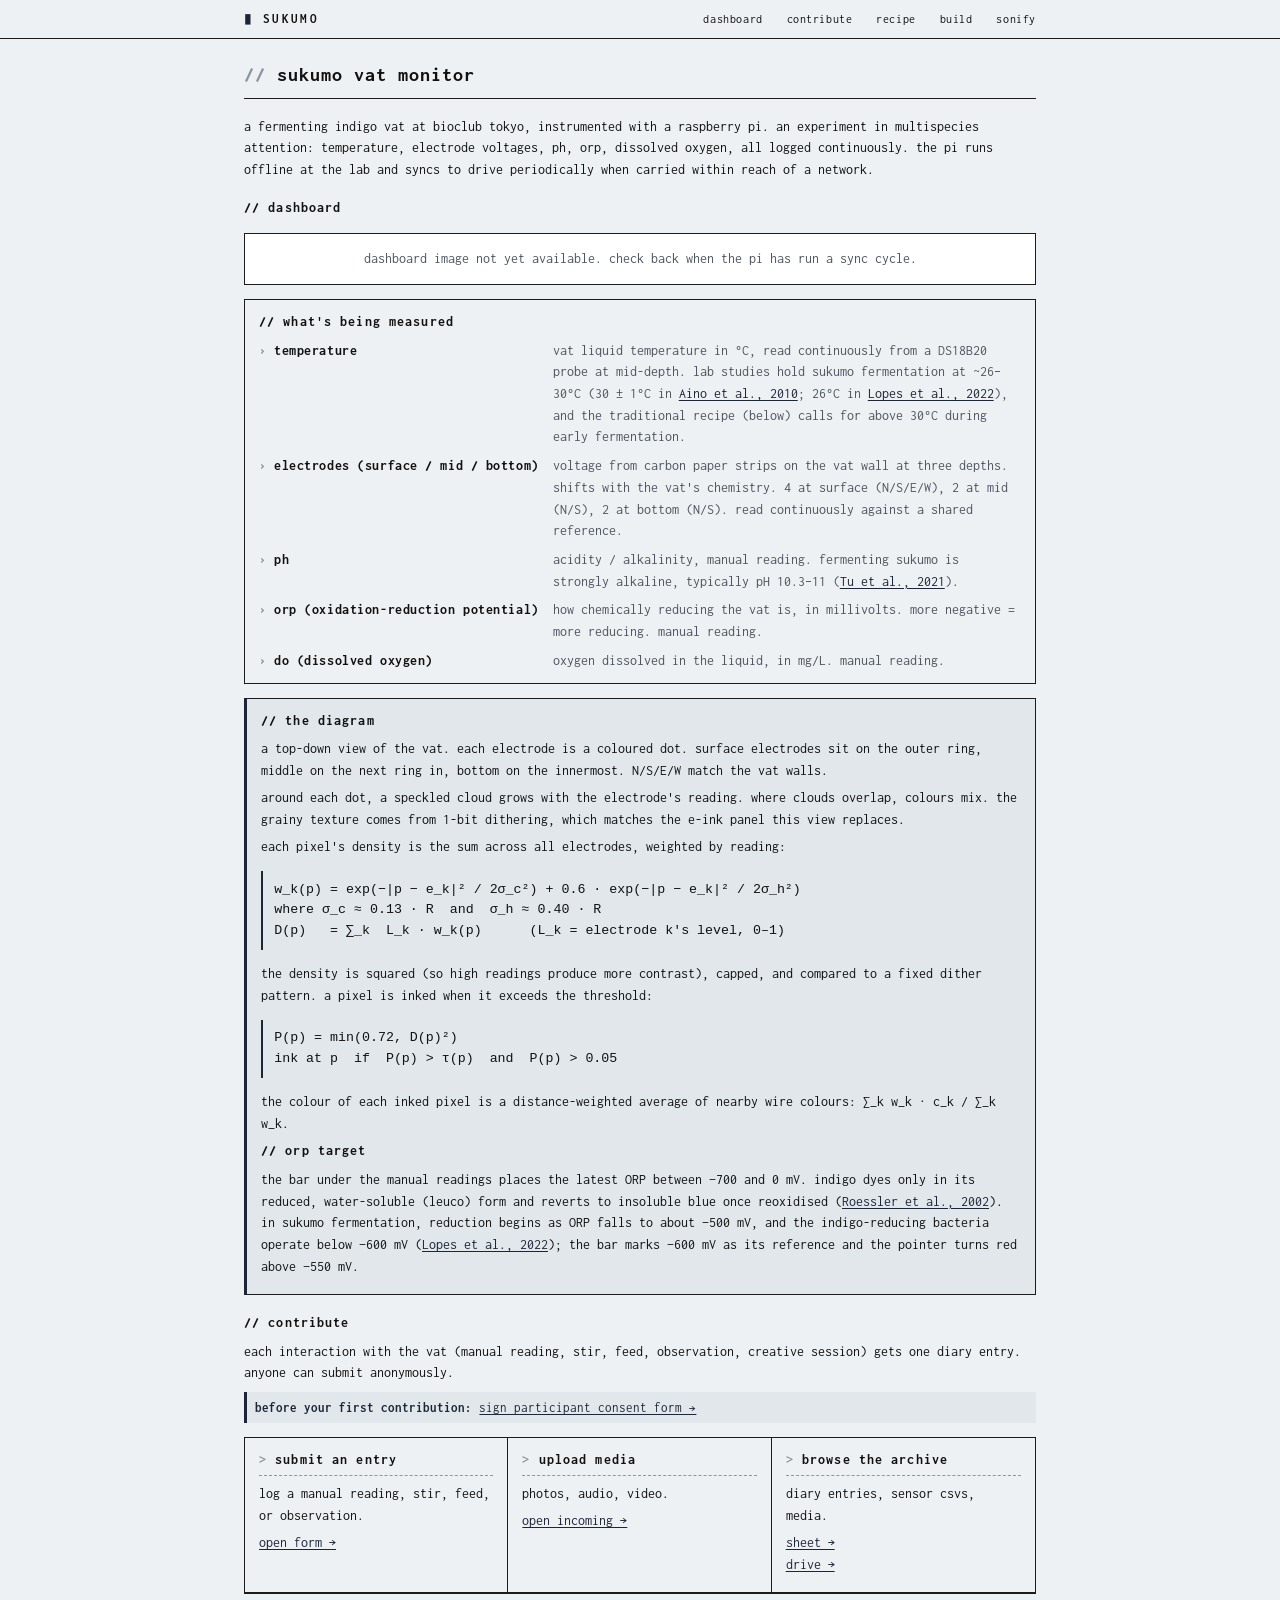
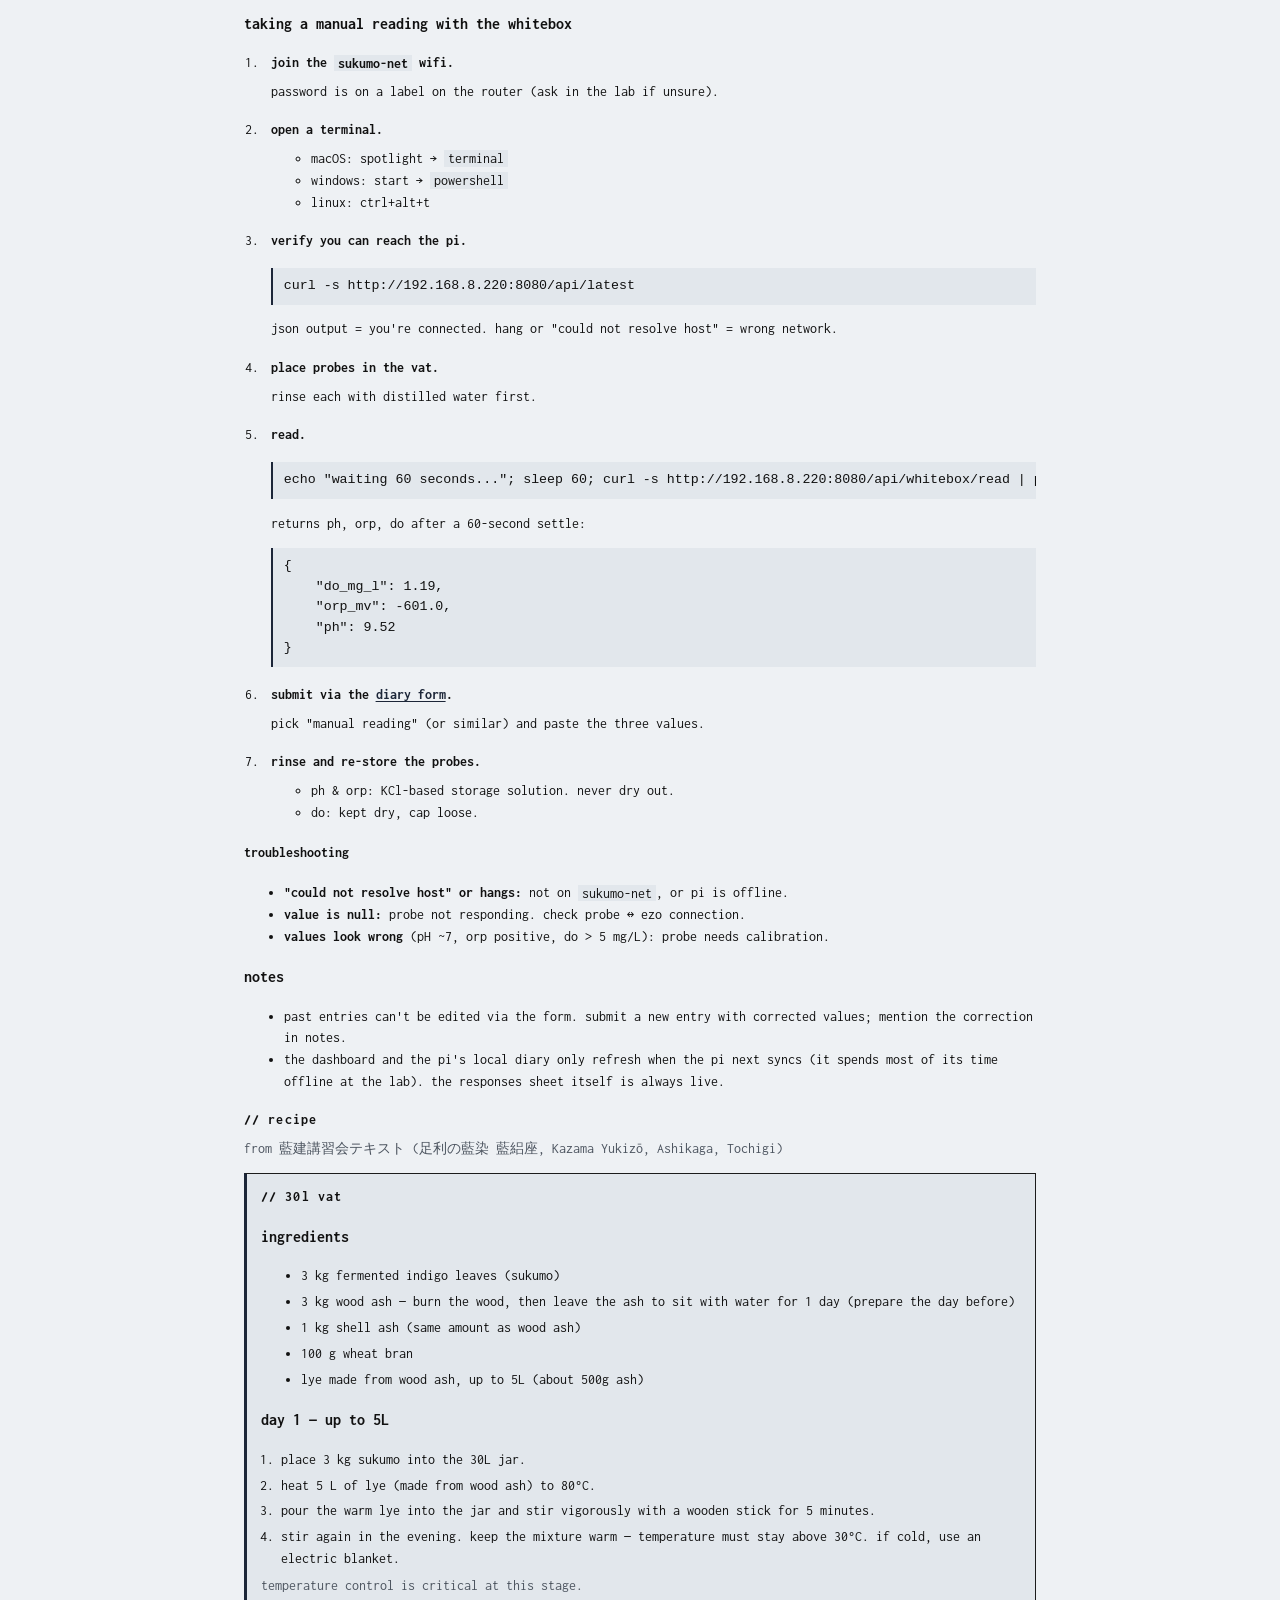
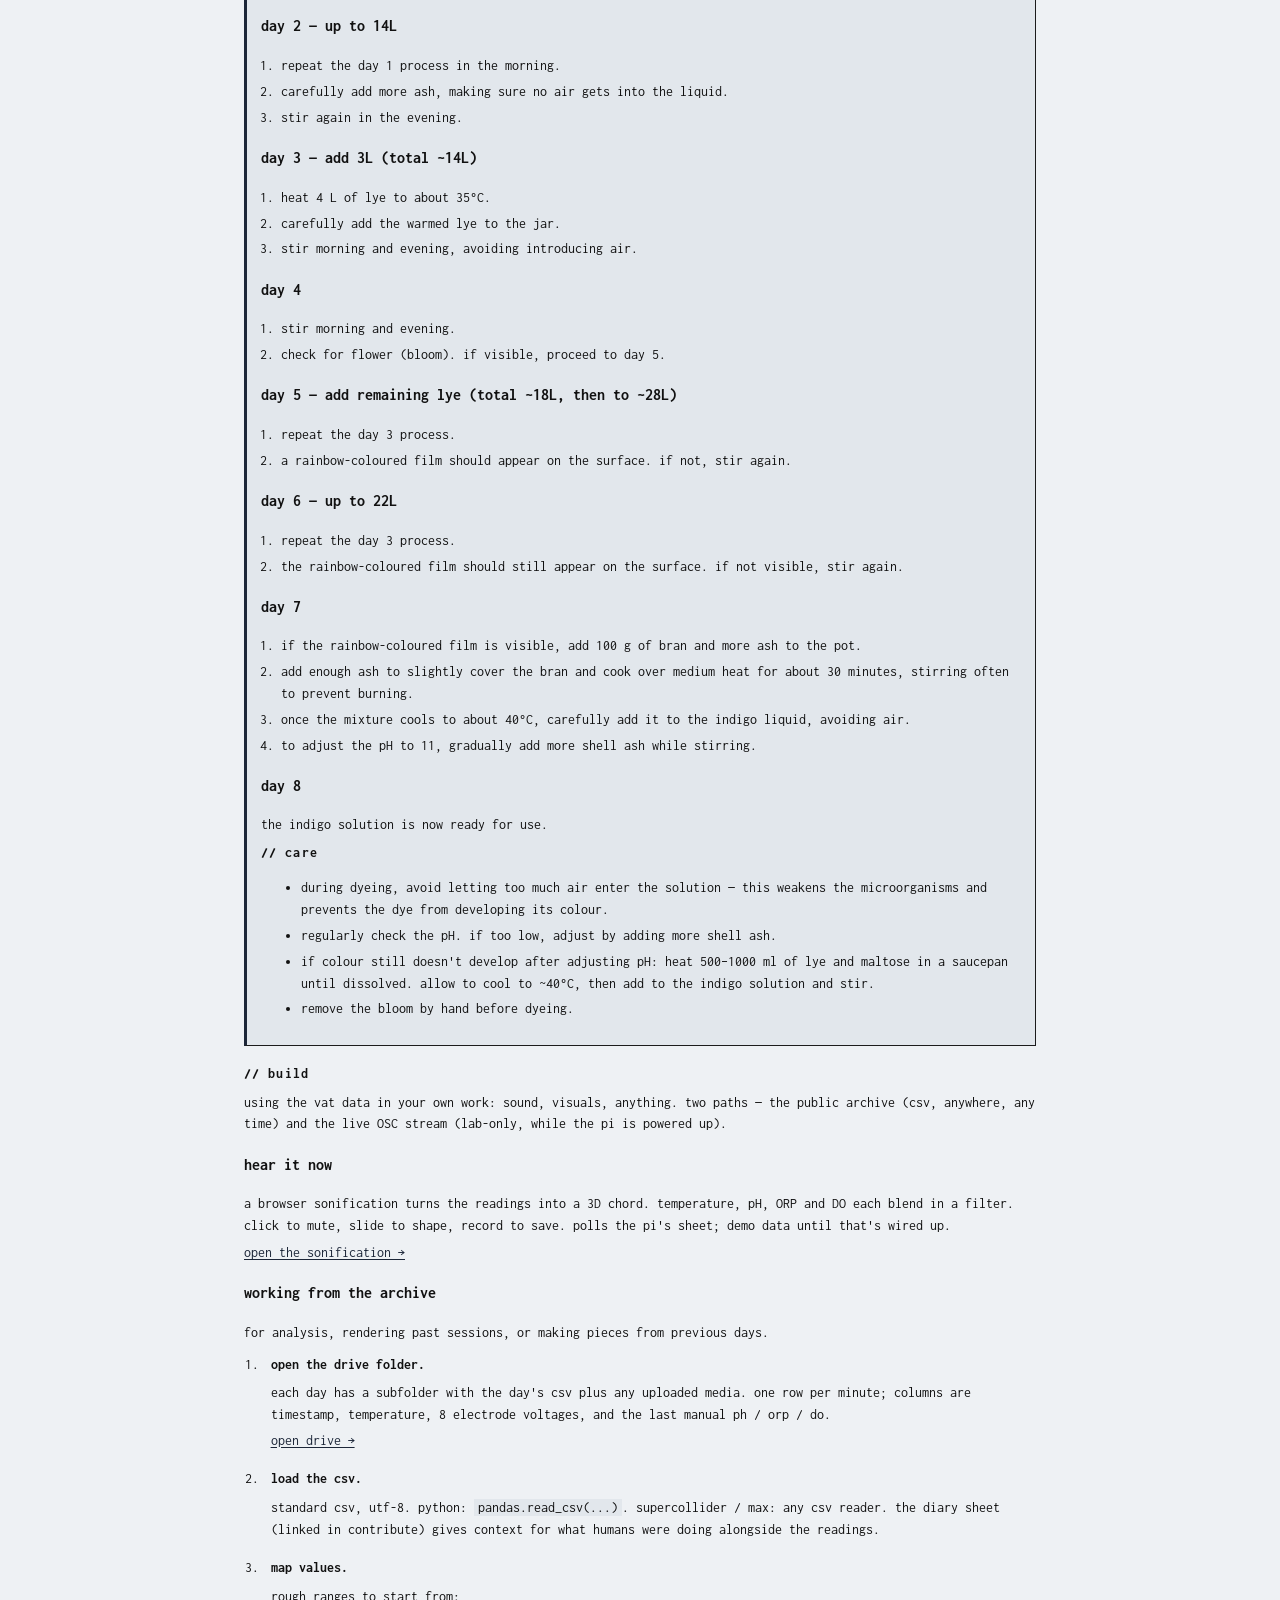
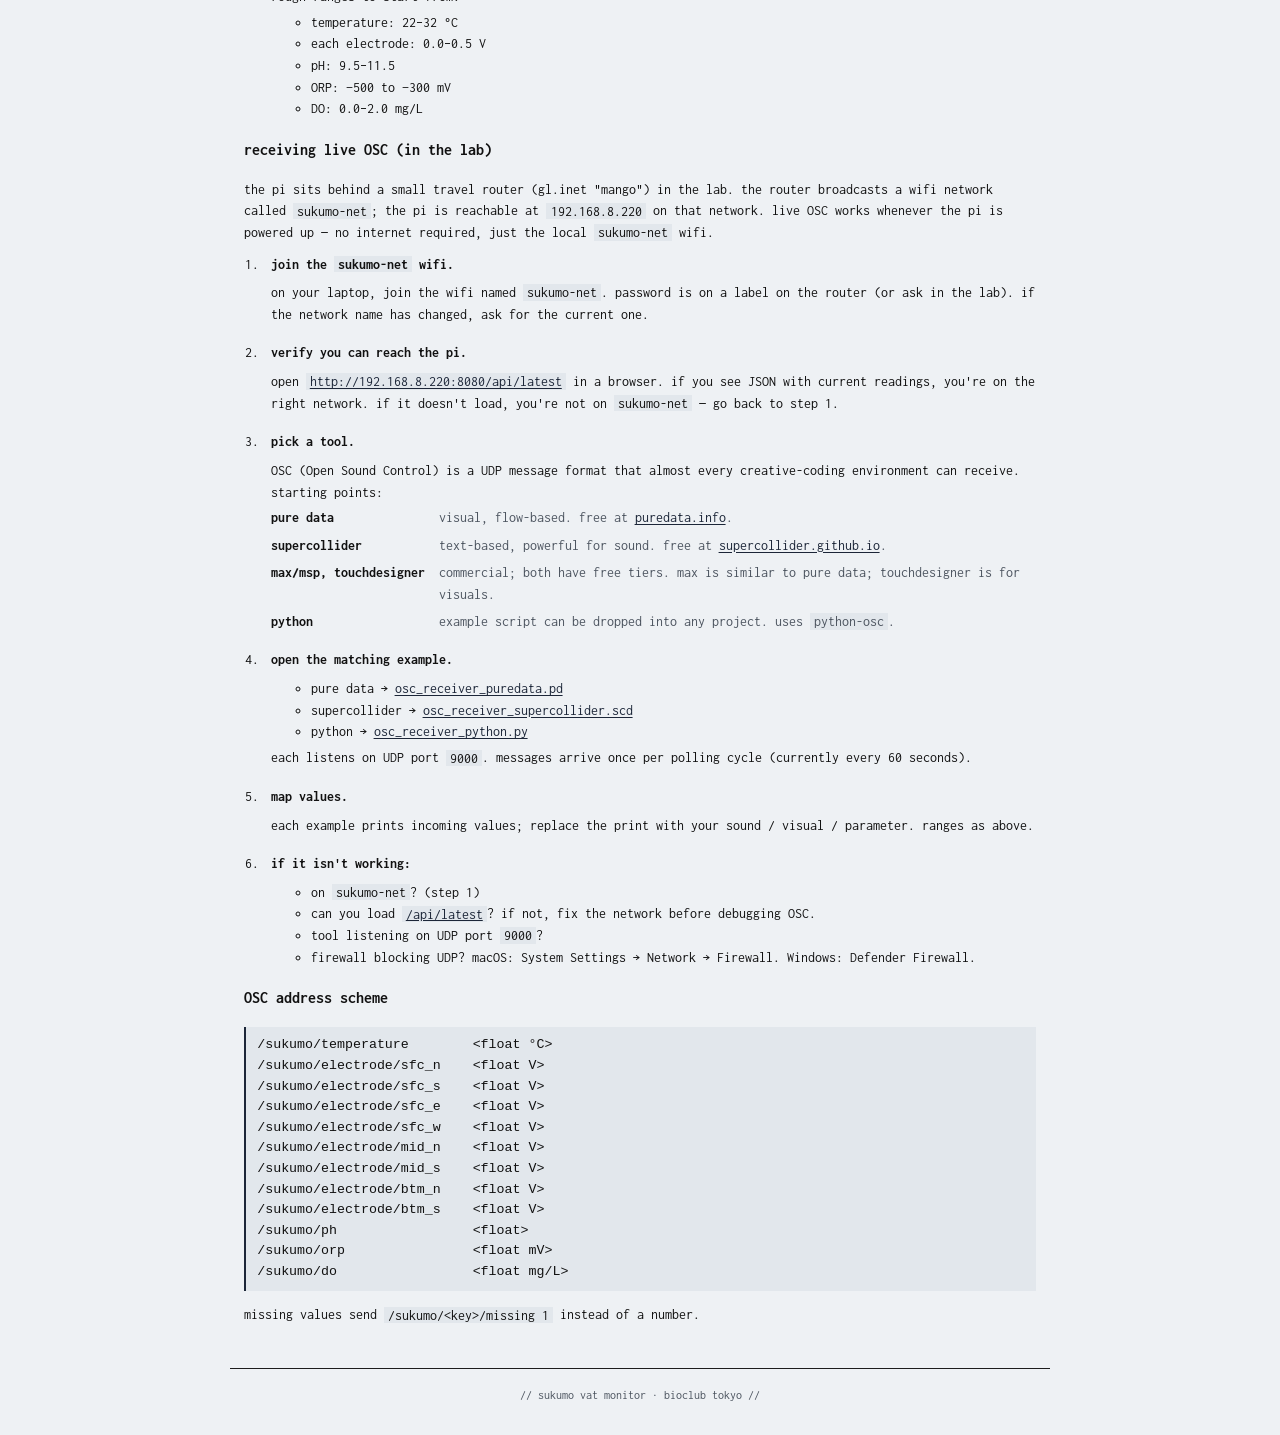
==== index.html @ fdadfa1e "Simplify diagram description: plain literal language, no em dashes, no metaphors Replaces 'swells', " ====
<!DOCTYPE html>
<html lang="en">
<head>
  <meta charset="UTF-8">
  <meta name="viewport" content="width=device-width, initial-scale=1.0">
  <title>Sukumo Vat Monitor</title>
  <link rel="preconnect" href="https://fonts.googleapis.com">
  <link rel="preconnect" href="https://fonts.gstatic.com" crossorigin>
  <link href="https://fonts.googleapis.com/css2?family=Inconsolata:wght@400;700&display=swap" rel="stylesheet">
  <link rel="stylesheet" href="style.css">
  <script src="vatcloud.js?v=2"></script>
  <style>
    /* live dashboard: animated vat diagram + readouts (replaces the e-ink PNG) */
    .dash-panel { display: flex; flex-wrap: wrap; gap: 1rem 1.8rem; align-items: flex-start; margin: 1rem 0; }
    .dash-graphic { flex: 0 1 340px; max-width: 100%; min-width: 240px; }
    #dash-canvas { width: 100%; max-width: 400px; aspect-ratio: 1 / 1; display: block; }
    .dash-readouts { flex: 1 1 280px; min-width: 250px; }
    .dash-day { font-size: 1.15rem; font-weight: 700; letter-spacing: 0.06em; text-transform: uppercase; color: var(--ink); }
    .dash-temp { font-size: 1.55rem; font-weight: 400; margin: 0.2rem 0 0.7rem; }
    .dash-vals { display: grid; grid-template-columns: max-content 1fr; column-gap: 1rem; row-gap: 0.32rem; margin: 0; font-size: 1rem; }
    .dash-vals dt { color: var(--ink-soft); }
    .dash-vals dd { margin: 0; font-variant-numeric: tabular-nums; }
    .orp-bar { position: relative; height: 6px; background: var(--paper-tint); border: 1px solid var(--rule); margin: 0.8rem 0 0.3rem; }
    .orp-bar .tick { position: absolute; top: -2px; bottom: -2px; width: 1px; background: var(--ink); }
    .orp-bar .ptr { position: absolute; top: -4px; width: 0; height: 0; border-left: 4px solid transparent; border-right: 4px solid transparent; border-bottom: 6px solid var(--indigo); margin-left: -4px; }
    .dash-updated { font-size: 0.78rem; margin-top: 0.5rem; }
    .dash-days { margin: 0.6rem 0 0; font-size: 0.85rem; }
    .dash-days a { margin-right: 0.55rem; white-space: nowrap; }
    .dash-days a.active { font-weight: 700; color: var(--ink); }
  </style>
</head>
<body>
  <header>
    <div class="header-inner">
      <a href="#top" class="brand">SUKUMO</a>
      <nav>
        <a href="#dashboard">dashboard</a>
        <a href="#contribute">contribute</a>
        <a href="#recipe">recipe</a>
        <a href="#build">build</a>
        <a href="sonify.html">sonify</a>
      </nav>
    </div>
  </header>

  <main id="top">

    <h1>sukumo vat monitor</h1>
    <p>a fermenting indigo vat at bioclub tokyo, instrumented with a raspberry pi. an experiment in multispecies attention: temperature, electrode voltages, ph, orp, dissolved oxygen, all logged continuously. the pi runs offline at the lab and syncs to drive periodically when carried within reach of a network.</p>

    <!-- ============================================================ -->
    <!-- DASHBOARD                                                     -->
    <!-- ============================================================ -->
    <h2 id="dashboard">// dashboard</h2>

    <!-- PNG fallback: the pi-rendered e-ink dashboard (real data), shown until
         the live readings Sheet is configured -->
    <div class="dashboard-image" id="dashboard-png">
      <img id="dashboard-img" alt="Live sukumo dashboard"
           onerror="this.style.display='none';document.getElementById('dashboard-fallback').style.display='block'">
      <p id="dashboard-fallback" class="muted" style="display:none">dashboard image not yet available. check back when the pi has run a sync cycle.</p>
    </div>

    <!-- live dashboard: animated vat diagram + readouts. hidden until the
         published readings Sheet returns data, then it replaces the PNG -->
    <div id="dash-live" style="display:none">
      <div class="dash-panel">
        <div class="dash-graphic"><canvas id="dash-canvas"></canvas></div>
        <div class="dash-readouts">
          <div class="dash-day">sukumo &middot; day <span id="d-day">&ndash;</span></div>
          <div class="dash-temp"><span id="d-temp">&ndash;</span></div>
          <dl class="dash-vals">
            <dt>surface</dt><dd>N <span id="d-sfc_n">&ndash;</span> &middot; S <span id="d-sfc_s">&ndash;</span> &middot; E <span id="d-sfc_e">&ndash;</span> &middot; W <span id="d-sfc_w">&ndash;</span></dd>
            <dt>mid</dt><dd>N <span id="d-mid_n">&ndash;</span> &middot; S <span id="d-mid_s">&ndash;</span></dd>
            <dt>bottom</dt><dd>N <span id="d-btm_n">&ndash;</span> &middot; S <span id="d-btm_s">&ndash;</span></dd>
            <dt>pH</dt><dd id="d-ph">&ndash;</dd>
            <dt>ORP</dt><dd id="d-orp">&ndash;</dd>
            <dt>DO</dt><dd id="d-do">&ndash;</dd>
          </dl>
          <div class="orp-bar"><div class="tick" id="orp-tick"></div><div class="ptr" id="orp-ptr"></div></div>
          <div class="dash-updated muted" id="d-updated"></div>
        </div>
      </div>
      <div id="dash-days" class="dash-days" style="display:none"></div>
    </div>

    <script>
      (function () {
        var SHEET_ID = "1COH-LVbzBpXIfV0IzQnfDb3Gz5LVbFnxlY0D2xVP_L8";
        var START_DATE = "2026-05-12";   // vat day 1

        // PNG cache-buster (the pi-rendered fallback)
        var img = document.getElementById('dashboard-img');
        img.src = 'https://lh3.googleusercontent.com/d/1QDxVUK7KxUpJXeWliJ8_wnElZSEiSVxk=w1000?t=' + Date.now();

        var png = document.getElementById('dashboard-png');
        var live = document.getElementById('dash-live');
        var diagram = null, pollTimer = null, replayTimer = null;
        var archive = null, archiveIdx = null, currentDayI = -1;   // -1 = live mode
        var lastTimestamp = null, freshnessTimer = null;           // "X min ago" ticker

        function vatDay(dateStr) {
          var ms = new Date((dateStr || '') + 'T00:00:00').getTime() - new Date(START_DATE + 'T00:00:00').getTime();
          return isNaN(ms) ? '&ndash;' : Math.max(1, Math.round(ms / 86400000) + 1);
        }
        function todayVatDay() {
          return Math.max(1, Math.floor((Date.now() - new Date(START_DATE + 'T00:00:00').getTime()) / 86400000) + 1);
        }
        function fmt(v, d, u) { return (v == null || isNaN(v)) ? '&ndash;' : Number(v).toFixed(d) + (u || ''); }
        function set(id, html) { var e = document.getElementById(id); if (e) e.innerHTML = html; }
        // "X min ago" from a "YYYY-MM-DD HH:MM" timestamp. parsed as local time
        // (matches the Pi's clock, which logs in vat-local time).
        function timeAgo(tsStr) {
          if (!tsStr) return '';
          var t = new Date(tsStr.replace(' ', 'T'));
          if (isNaN(t.getTime())) return '';
          var s = Math.floor((Date.now() - t.getTime()) / 1000);
          if (s < 30) return 'just now';
          if (s < 60) return s + ' s ago';
          if (s < 3600) return Math.floor(s / 60) + ' min ago';
          if (s < 86400) return Math.floor(s / 3600) + ' h ago';
          return Math.floor(s / 86400) + ' d ago';
        }
        // refresh the "updated … · X min ago" line. only meaningful in live mode;
        // replay mode owns d-updated for its own status (day · HH:MM).
        function refreshUpdatedLine() {
          if (currentDayI !== -1 || !lastTimestamp) return;
          set('d-updated', 'updated ' + lastTimestamp + ' &middot; ' + timeAgo(lastTimestamp));
        }

        function orpBar(orp) {
          var lo = -700, hi = 0;
          document.getElementById('orp-tick').style.left = (((-600) - lo) / (hi - lo) * 100) + '%';
          var ptr = document.getElementById('orp-ptr');
          var f = Math.max(0, Math.min(1, ((orp == null ? lo : orp) - lo) / (hi - lo)));
          ptr.style.left = (f * 100) + '%';
          ptr.style.borderBottomColor = (orp != null && orp > -550) ? '#c01e1e' : '#1c2638';
        }

        function showLive(reading) {
          png.style.display = 'none';
          live.style.display = 'block';
          if (!diagram) diagram = VatCloud.create(document.getElementById('dash-canvas'), { radiusFraction: 0.40, showListener: false });
          diagram.setReadings(reading.electrodes);
          set('d-temp', fmt(reading.temp, 1, ' &deg;C'));
          VatCloud.VOICES.forEach(function (v) { set('d-' + v.key, fmt(reading.electrodes[v.key], 3, 'V')); });
          set('d-ph', fmt(reading.ph, 2, ''));
          set('d-orp', fmt(reading.orp, 0, ' mV'));
          set('d-do', fmt(reading.do, 2, ' mg/L'));
          orpBar(reading.orp);
        }

        // live: latest reading from the published Sheet
        function liveStep() {
          VatCloud.fetchReadings(SHEET_ID).then(function (reading) {
            if (!reading) return;  // keep PNG / replay / whatever was showing
            showLive(reading);
            set('d-day', todayVatDay());
            lastTimestamp = reading.timestamp_str || null;
            refreshUpdatedLine();
            if (!freshnessTimer) freshnessTimer = setInterval(refreshUpdatedLine, 60000);
          });
        }
        function goLive() {
          if (replayTimer) { clearInterval(replayTimer); replayTimer = null; }
          currentDayI = -1;
          renderDayBar();
          liveStep();
          if (!pollTimer) pollTimer = setInterval(liveStep, 180000);
        }

        // replay: step through one day from the bundled archive, looping
        function rowToReading(row) {
          var elec = {};
          VatCloud.VOICES.forEach(function (v) { elec[v.key] = row[archiveIdx[v.key]]; });
          return { electrodes: elec, temp: row[archiveIdx.temperature_c], ph: row[archiveIdx.ph],
                   orp: row[archiveIdx.orp_mv], do: row[archiveIdx.do_mg_l] };
        }
        function replayDay(idx) {
          if (!archive || !archive.days[idx]) return;
          if (pollTimer) { clearInterval(pollTimer); pollTimer = null; }
          if (replayTimer) clearInterval(replayTimer);
          currentDayI = idx;
          renderDayBar();
          var day = archive.days[idx], rowI = 0;
          function step() {
            var row = day.rows[rowI];
            showLive(rowToReading(row));
            set('d-day', vatDay(day.date));
            set('d-updated', 'replaying day ' + vatDay(day.date) + ' &middot; ' + row[archiveIdx.t]);
            rowI = (rowI + 1) % day.rows.length;
          }
          step();
          replayTimer = setInterval(step, 550);
        }

        // the day-bar — "archive: live 1 2 …". always visible once the archive
        // is loaded; clicking switches modes.
        function renderDayBar() {
          var el = document.getElementById('dash-days');
          if (!el || !archive) return;
          el.style.display = 'block';
          var liveCls = currentDayI === -1 ? ' active' : '';
          var parts = ['<a href="#" data-i="live" class="day-link' + liveCls + '">live</a>',
                       '<span class="muted">archive:</span>'];
          archive.days.forEach(function (d, i) {
            var cls = (i === currentDayI ? ' active' : '');
            parts.push('<a href="#" data-i="' + i + '" class="day-link' + cls + '">' + vatDay(d.date) + '</a>');
          });
          el.innerHTML = parts.join(' ');
          Array.prototype.forEach.call(el.querySelectorAll('.day-link'), function (a) {
            a.addEventListener('click', function (e) {
              e.preventDefault();
              var v = a.getAttribute('data-i');
              if (v === 'live') goLive(); else replayDay(+v);
            });
          });
        }

        // boot: load archive (for the day picker), then pick the initial mode
        var configured = SHEET_ID.indexOf('REPLACE_WITH') !== 0;
        var demoOverride = /[?&]demo\b/.test(location.search);
        fetch('sample-readings.json', { cache: 'no-store' })
          .then(function (r) { return r.ok ? r.json() : null; })
          .then(function (data) {
            if (data && data.days && data.days.length) {
              archive = data;
              archiveIdx = {};
              data.cols.forEach(function (c, i) { archiveIdx[c] = i; });
            }
            // ?demo opens on the latest archived day; otherwise prefer live.
            if (demoOverride && archive) replayDay(archive.days.length - 1);
            else if (configured) goLive();
            else if (archive) replayDay(archive.days.length - 1);
            // else: stay on the PNG
          });
      })();
    </script>

    <section class="readings-key">
      <h2>// what's being measured</h2>
      <dl>
        <dt>temperature</dt>
        <dd>vat liquid temperature in &deg;C, read continuously from a DS18B20 probe at mid-depth. lab studies hold sukumo fermentation at ~26&ndash;30&deg;C (30 &plusmn; 1&deg;C in <a href="https://doi.org/10.1111/j.1574-6941.2010.00946.x" target="_blank">Aino et al., 2010</a>; 26&deg;C in <a href="https://pmc.ncbi.nlm.nih.gov/articles/PMC9395713/" target="_blank">Lopes et al., 2022</a>), and the traditional recipe (below) calls for above 30&deg;C during early fermentation.</dd>

        <dt>electrodes (surface / mid / bottom)</dt>
        <dd>voltage from carbon paper strips on the vat wall at three depths. shifts with the vat's chemistry. 4 at surface (N/S/E/W), 2 at mid (N/S), 2 at bottom (N/S). read continuously against a shared reference.</dd>

        <dt>pH</dt>
        <dd>acidity / alkalinity, manual reading. fermenting sukumo is strongly alkaline, typically pH 10.3&ndash;11 (<a href="https://pmc.ncbi.nlm.nih.gov/articles/PMC8342947/" target="_blank">Tu et al., 2021</a>).</dd>

        <dt>ORP (oxidation-reduction potential)</dt>
        <dd>how chemically reducing the vat is, in millivolts. more negative = more reducing. manual reading.</dd>

        <dt>DO (dissolved oxygen)</dt>
        <dd>oxygen dissolved in the liquid, in mg/L. manual reading.</dd>
      </dl>
    </section>

    <section class="explainer">
      <h2>// the diagram</h2>
      <p>a top-down view of the vat. each electrode is a coloured dot. surface electrodes sit on the outer ring, middle on the next ring in, bottom on the innermost. N/S/E/W match the vat walls.</p>
      <p>around each dot, a speckled cloud grows with the electrode's reading. where clouds overlap, colours mix. the grainy texture comes from 1-bit dithering, which matches the e-ink panel this view replaces.</p>
      <p>each pixel's density is the sum across all electrodes, weighted by reading:</p>
      <pre>w_k(p) = exp(&minus;|p &minus; e_k|&sup2; / 2&sigma;_c&sup2;) + 0.6 &middot; exp(&minus;|p &minus; e_k|&sup2; / 2&sigma;_h&sup2;)
where &sigma;_c &asymp; 0.13 &middot; R  and  &sigma;_h &asymp; 0.40 &middot; R
D(p)   = &sum;_k  L_k &middot; w_k(p)      (L_k = electrode k's level, 0&ndash;1)</pre>
      <p>the density is squared (so high readings produce more contrast), capped, and compared to a fixed dither pattern. a pixel is inked when it exceeds the threshold:</p>
      <pre>P(p) = min(0.72, D(p)&sup2;)
ink at p  if  P(p) &gt; &tau;(p)  and  P(p) &gt; 0.05</pre>
      <p>the colour of each inked pixel is a distance-weighted average of nearby wire colours: &sum;_k w_k &middot; c_k / &sum;_k w_k.</p>

      <h2>// orp target</h2>
      <p>the bar under the manual readings places the latest ORP between &minus;700 and 0 mV. indigo dyes only in its reduced, water-soluble (leuco) form and reverts to insoluble blue once reoxidised (<a href="https://www.sciencedirect.com/science/article/abs/pii/S0013468602000282" target="_blank">Roessler et al., 2002</a>). in sukumo fermentation, reduction begins as ORP falls to about &minus;500 mV, and the indigo-reducing bacteria operate below &minus;600 mV (<a href="https://pmc.ncbi.nlm.nih.gov/articles/PMC9395713/" target="_blank">Lopes et al., 2022</a>); the bar marks &minus;600 mV as its reference and the pointer turns red above &minus;550 mV.</p>
    </section>

    <!-- ============================================================ -->
    <!-- CONTRIBUTE (form / sheet / drive)                             -->
    <!-- ============================================================ -->
    <h2 id="contribute">// contribute</h2>
    <p>each interaction with the vat (manual reading, stir, feed, observation, creative session) gets one diary entry. anyone can submit anonymously.</p>

    <p class="prereq"><strong>before your first contribution:</strong> <a href="https://form.jotform.com/261258893162060" target="_blank">sign participant consent form &rarr;</a></p>

    <div class="grid">
      <div class="card">
        <h2>submit an entry</h2>
        <p>log a manual reading, stir, feed, or observation.</p>
        <p><a href="https://forms.gle/jbC1ryDmDAvCvVJB6" target="_blank">open form &rarr;</a></p>
      </div>
      <div class="card">
        <h2>upload media</h2>
        <p>photos, audio, video.</p>
        <p><a href="https://drive.google.com/drive/folders/1rVcjffMahZgunWBBHu5vXFo3gJUlTd_s?usp=drive_link" target="_blank">open incoming &rarr;</a></p>
      </div>
      <div class="card">
        <h2>browse the archive</h2>
        <p>diary entries, sensor csvs, media.</p>
        <p><a href="https://docs.google.com/spreadsheets/d/1RbDKCh64kaGjnXB8O4llscnZQoxkXkf_e6kJx5h7rmk/edit?usp=sharing" target="_blank">sheet &rarr;</a><br><a href="https://drive.google.com/drive/folders/1y3jm0QCAe57wcfm8fttFUXLUr00CCP5D?usp=drive_link" target="_blank">drive &rarr;</a></p>
      </div>
    </div>

    <h3>taking a manual reading with the whitebox</h3>

    <ol class="tutorial">
      <li>
        <strong>join the <code>sukumo-net</code> wifi.</strong>
        <p>password is on a label on the router (ask in the lab if unsure).</p>
      </li>

      <li>
        <strong>open a terminal.</strong>
        <ul>
          <li>macOS: spotlight → <code>terminal</code></li>
          <li>windows: start → <code>powershell</code></li>
          <li>linux: ctrl+alt+t</li>
        </ul>
      </li>

      <li>
        <strong>verify you can reach the pi.</strong>
        <pre>curl -s http://192.168.8.220:8080/api/latest</pre>
        <p>json output = you're connected. hang or "could not resolve host" = wrong network.</p>
      </li>

      <li>
        <strong>place probes in the vat.</strong>
        <p>rinse each with distilled water first.</p>
      </li>

      <li>
        <strong>read.</strong>
        <pre>echo "waiting 60 seconds..."; sleep 60; curl -s http://192.168.8.220:8080/api/whitebox/read | python3 -m json.tool</pre>
        <p>returns ph, orp, do after a 60-second settle:</p>
        <pre>{
    "do_mg_l": 1.19,
    "orp_mv": -601.0,
    "ph": 9.52
}</pre>
      </li>

      <li>
        <strong>submit via the <a href="https://forms.gle/jbC1ryDmDAvCvVJB6" target="_blank">diary form</a>.</strong>
        <p>pick "manual reading" (or similar) and paste the three values.</p>
      </li>

      <li>
        <strong>rinse and re-store the probes.</strong>
        <ul>
          <li>ph &amp; orp: KCl-based storage solution. never dry out.</li>
          <li>do: kept dry, cap loose.</li>
        </ul>
      </li>
    </ol>

    <h4>troubleshooting</h4>
    <ul>
      <li><strong>"could not resolve host" or hangs:</strong> not on <code>sukumo-net</code>, or pi is offline.</li>
      <li><strong>value is null:</strong> probe not responding. check probe ↔ ezo connection.</li>
      <li><strong>values look wrong</strong> (pH ~7, orp positive, do &gt; 5 mg/L): probe needs calibration.</li>
    </ul>

    <h3>notes</h3>
    <ul>
      <li>past entries can't be edited via the form. submit a new entry with corrected values; mention the correction in notes.</li>
      <li>the dashboard and the pi's local diary only refresh when the pi next syncs (it spends most of its time offline at the lab). the responses sheet itself is always live.</li>
    </ul>

    <!-- ============================================================ -->
    <!-- RECIPE                                                        -->
    <!-- ============================================================ -->
    <h2 id="recipe">// recipe</h2>
    <p class="muted">from 藍建講習会テキスト (足利の藍染 藍絽座, Kazama Yukizō, Ashikaga, Tochigi)</p>

    <section class="explainer">
      <h2>// 30L vat</h2>

      <h3>ingredients</h3>
      <ul>
        <li>3 kg fermented indigo leaves (sukumo)</li>
        <li>3 kg wood ash &mdash; burn the wood, then leave the ash to sit with water for 1 day (prepare the day before)</li>
        <li>1 kg shell ash (same amount as wood ash)</li>
        <li>100 g wheat bran</li>
        <li>lye made from wood ash, up to 5L (about 500g ash)</li>
      </ul>

      <h3>day 1 &mdash; up to 5L</h3>
      <ol>
        <li>place 3 kg sukumo into the 30L jar.</li>
        <li>heat 5 L of lye (made from wood ash) to 80&deg;C.</li>
        <li>pour the warm lye into the jar and stir vigorously with a wooden stick for 5 minutes.</li>
        <li>stir again in the evening. keep the mixture warm &mdash; temperature must stay above 30&deg;C. if cold, use an electric blanket.</li>
      </ol>
      <p class="muted">temperature control is critical at this stage.</p>

      <h3>day 2 &mdash; up to 14L</h3>
      <ol>
        <li>repeat the day 1 process in the morning.</li>
        <li>carefully add more ash, making sure no air gets into the liquid.</li>
        <li>stir again in the evening.</li>
      </ol>

      <h3>day 3 &mdash; add 3L (total ~14L)</h3>
      <ol>
        <li>heat 4 L of lye to about 35&deg;C.</li>
        <li>carefully add the warmed lye to the jar.</li>
        <li>stir morning and evening, avoiding introducing air.</li>
      </ol>

      <h3>day 4</h3>
      <ol>
        <li>stir morning and evening.</li>
        <li>check for flower (bloom). if visible, proceed to day 5.</li>
      </ol>

      <h3>day 5 &mdash; add remaining lye (total ~18L, then to ~28L)</h3>
      <ol>
        <li>repeat the day 3 process.</li>
        <li>a rainbow-coloured film should appear on the surface. if not, stir again.</li>
      </ol>

      <h3>day 6 &mdash; up to 22L</h3>
      <ol>
        <li>repeat the day 3 process.</li>
        <li>the rainbow-coloured film should still appear on the surface. if not visible, stir again.</li>
      </ol>

      <h3>day 7</h3>
      <ol>
        <li>if the rainbow-coloured film is visible, add 100 g of bran and more ash to the pot.</li>
        <li>add enough ash to slightly cover the bran and cook over medium heat for about 30 minutes, stirring often to prevent burning.</li>
        <li>once the mixture cools to about 40&deg;C, carefully add it to the indigo liquid, avoiding air.</li>
        <li>to adjust the pH to 11, gradually add more shell ash while stirring.</li>
      </ol>

      <h3>day 8</h3>
      <p>the indigo solution is now ready for use.</p>

      <h2>// care</h2>
      <ul>
        <li>during dyeing, avoid letting too much air enter the solution &mdash; this weakens the microorganisms and prevents the dye from developing its colour.</li>
        <li>regularly check the pH. if too low, adjust by adding more shell ash.</li>
        <li>if colour still doesn't develop after adjusting pH: heat 500&ndash;1000 ml of lye and maltose in a saucepan until dissolved. allow to cool to ~40&deg;C, then add to the indigo solution and stir.</li>
        <li>remove the bloom by hand before dyeing.</li>
      </ul>
    </section>

    <!-- ============================================================ -->
    <!-- BUILD / SONIFICATION                                          -->
    <!-- ============================================================ -->
    <h2 id="build">// build</h2>
    <p>using the vat data in your own work: sound, visuals, anything. two paths &mdash; the public archive (csv, anywhere, any time) and the live OSC stream (lab-only, while the pi is powered up).</p>

    <h3>hear it now</h3>
    <p>a browser sonification turns the readings into a 3D chord. temperature, pH, ORP and DO each blend in a filter. click to mute, slide to shape, record to save. polls the pi's sheet; demo data until that's wired up.</p>
    <p><a href="sonify.html">open the sonification &rarr;</a></p>

    <h3>working from the archive</h3>
    <p>for analysis, rendering past sessions, or making pieces from previous days.</p>
    <ol class="tutorial">
      <li>
        <strong>open the drive folder.</strong>
        <p>each day has a subfolder with the day's csv plus any uploaded media. one row per minute; columns are timestamp, temperature, 8 electrode voltages, and the last manual ph / orp / do.</p>
        <p><a href="https://drive.google.com/drive/folders/1y3jm0QCAe57wcfm8fttFUXLUr00CCP5D?usp=drive_link" target="_blank">open drive &rarr;</a></p>
      </li>
      <li>
        <strong>load the csv.</strong>
        <p>standard csv, utf-8. python: <code>pandas.read_csv(...)</code>. supercollider / max: any csv reader. the diary sheet (linked in contribute) gives context for what humans were doing alongside the readings.</p>
      </li>
      <li>
        <strong>map values.</strong>
        <p>rough ranges to start from:</p>
        <ul>
          <li>temperature: 22&ndash;32 &deg;C</li>
          <li>each electrode: 0.0&ndash;0.5 V</li>
          <li>pH: 9.5&ndash;11.5</li>
          <li>ORP: &minus;500 to &minus;300 mV</li>
          <li>DO: 0.0&ndash;2.0 mg/L</li>
        </ul>
      </li>
    </ol>

    <h3>receiving live OSC (in the lab)</h3>
    <p>the pi sits behind a small travel router (gl.inet "mango") in the lab. the router broadcasts a wifi network called <code>sukumo-net</code>; the pi is reachable at <code>192.168.8.220</code> on that network. live OSC works whenever the pi is powered up &mdash; no internet required, just the local <code>sukumo-net</code> wifi.</p>
    <ol class="tutorial">
      <li>
        <strong>join the <code>sukumo-net</code> wifi.</strong>
        <p>on your laptop, join the wifi named <code>sukumo-net</code>. password is on a label on the router (or ask in the lab). if the network name has changed, ask for the current one.</p>
      </li>
      <li>
        <strong>verify you can reach the pi.</strong>
        <p>open <a href="http://192.168.8.220:8080/api/latest" target="_blank"><code>http://192.168.8.220:8080/api/latest</code></a> in a browser. if you see JSON with current readings, you're on the right network. if it doesn't load, you're not on <code>sukumo-net</code> &mdash; go back to step 1.</p>
      </li>
      <li>
        <strong>pick a tool.</strong>
        <p>OSC (Open Sound Control) is a UDP message format that almost every creative-coding environment can receive. starting points:</p>
        <dl class="protocol">
          <dt>pure data</dt>
          <dd>visual, flow-based. free at <a href="https://puredata.info" target="_blank">puredata.info</a>.</dd>

          <dt>supercollider</dt>
          <dd>text-based, powerful for sound. free at <a href="https://supercollider.github.io" target="_blank">supercollider.github.io</a>.</dd>

          <dt>max/msp, touchdesigner</dt>
          <dd>commercial; both have free tiers. max is similar to pure data; touchdesigner is for visuals.</dd>

          <dt>python</dt>
          <dd>example script can be dropped into any project. uses <code>python-osc</code>.</dd>
        </dl>
      </li>
      <li>
        <strong>open the matching example.</strong>
        <ul>
          <li>pure data &rarr; <a href="examples/osc_receiver_puredata.pd">osc_receiver_puredata.pd</a></li>
          <li>supercollider &rarr; <a href="examples/osc_receiver_supercollider.scd">osc_receiver_supercollider.scd</a></li>
          <li>python &rarr; <a href="examples/osc_receiver_python.py">osc_receiver_python.py</a></li>
        </ul>
        <p>each listens on UDP port <code>9000</code>. messages arrive once per polling cycle (currently every 60 seconds).</p>
      </li>
      <li>
        <strong>map values.</strong>
        <p>each example prints incoming values; replace the print with your sound / visual / parameter. ranges as above.</p>
      </li>
      <li>
        <strong>if it isn't working:</strong>
        <ul>
          <li>on <code>sukumo-net</code>? (step 1)</li>
          <li>can you load <a href="http://192.168.8.220:8080/api/latest" target="_blank"><code>/api/latest</code></a>? if not, fix the network before debugging OSC.</li>
          <li>tool listening on UDP port <code>9000</code>?</li>
          <li>firewall blocking UDP? macOS: System Settings &rarr; Network &rarr; Firewall. Windows: Defender Firewall.</li>
        </ul>
      </li>
    </ol>

    <h3>OSC address scheme</h3>
    <pre>/sukumo/temperature        &lt;float &deg;C&gt;
/sukumo/electrode/sfc_n    &lt;float V&gt;
/sukumo/electrode/sfc_s    &lt;float V&gt;
/sukumo/electrode/sfc_e    &lt;float V&gt;
/sukumo/electrode/sfc_w    &lt;float V&gt;
/sukumo/electrode/mid_n    &lt;float V&gt;
/sukumo/electrode/mid_s    &lt;float V&gt;
/sukumo/electrode/btm_n    &lt;float V&gt;
/sukumo/electrode/btm_s    &lt;float V&gt;
/sukumo/ph                 &lt;float&gt;
/sukumo/orp                &lt;float mV&gt;
/sukumo/do                 &lt;float mg/L&gt;</pre>
    <p>missing values send <code>/sukumo/&lt;key&gt;/missing 1</code> instead of a number.</p>

  </main>

  <footer>
    <p>sukumo vat monitor &middot; bioclub tokyo</p>
  </footer>
</body>
</html>
---- style.css ----
/* Sukumo monitor UI - minimalist web art / typewriter aesthetic.
 *
 * Design notes:
 *   - Monospace everything. Reads like a printout.
 *   - Off-white paper background (#f4f1ea), near-black ink (#111).
 *   - Single accent color (indigo, of course) used very sparingly.
 *   - Borders are thin lines, no shadows, no rounded corners.
 *   - ASCII-style dividers and prefixes (// section, > prompt).
 */

:root {
  --paper: #eef1f4;
  --paper-tint: #e2e7ec;
  --ink: #111111;
  --ink-soft: #4d5560;
  --ink-faint: #8c95a0;
  --rule: #1c1c1c;
  --indigo: #1c2638;
  --mono: "Inconsolata", "Courier New", "Courier", ui-monospace, monospace;
}

* { box-sizing: border-box; }

html { scroll-behavior: smooth; scroll-padding-top: 4rem; }

html, body {
  margin: 0;
  padding: 0;
  background: var(--paper);
  color: var(--ink);
  font-family: var(--mono);
  font-size: 14px;
  line-height: 1.55;
  -webkit-font-smoothing: antialiased;
}

/* ----- header / nav ----- */

header {
  background: var(--paper);
  border-bottom: 1px solid var(--rule);
  padding: 0.6rem 0;
  position: sticky;
  top: 0;
  z-index: 10;
}

.header-inner {
  max-width: 820px;
  margin: 0 auto;
  display: flex;
  align-items: baseline;
  justify-content: space-between;
  padding: 0 1rem;
  flex-wrap: wrap;
  gap: 0.5rem;
}

.brand {
  font-weight: 700;
  letter-spacing: 0.18em;
  color: var(--ink);
  text-decoration: none;
  font-size: 0.95rem;
  text-transform: uppercase;
}

.brand::before { content: "▮ "; color: var(--indigo); }

nav a {
  color: var(--ink);
  text-decoration: none;
  margin-left: 1.2rem;
  font-size: 0.85rem;
  text-transform: lowercase;
  letter-spacing: 0.05em;
  border-bottom: 1px solid transparent;
  padding-bottom: 1px;
}

nav a:hover { border-bottom-color: var(--ink); }

/* ----- main ----- */

main {
  max-width: 820px;
  margin: 1.5rem auto;
  padding: 0 1rem;
}

h1 {
  margin: 0.5rem 0 1.2rem;
  font-size: 1.4rem;
  font-weight: 700;
  letter-spacing: 0.05em;
  text-transform: lowercase;
  border-bottom: 1px solid var(--rule);
  padding-bottom: 0.5rem;
}

h1::before { content: "// "; color: var(--ink-faint); }

h2 {
  margin: 1.2rem 0 0.5rem;
  font-size: 1rem;
  font-weight: 700;
  text-transform: lowercase;
  letter-spacing: 0.08em;
  color: var(--ink);
}

p { margin: 0.4rem 0; }

a { color: var(--indigo); text-decoration: underline; text-underline-offset: 2px; }
a:hover { color: var(--ink); }

.muted { color: var(--ink-soft); }

strong { font-weight: 700; }

/* ----- big number (temperature) ----- */

.big-number {
  font-size: 2.2rem;
  font-weight: 400;
  letter-spacing: 0.02em;
  margin: 0.3rem 0;
}

/* ----- dashboard image ----- */

.dashboard-image {
  margin: 1rem 0;
  text-align: center;
  border: 1px solid var(--rule);
  background: white;
  padding: 0.6rem;
}

.dashboard-image img {
  max-width: 100%;
  display: block;
  margin: 0 auto;
  image-rendering: pixelated;
}

/* ----- readings key (top of home page) ----- */

.readings-key {
  border: 1px solid var(--rule);
  padding: 0.8rem 1rem;
  margin: 1rem 0;
  background: var(--paper);
}

.readings-key h2 { margin-top: 0; }

.readings-key dl {
  margin: 0.4rem 0 0;
  padding: 0;
  display: grid;
  grid-template-columns: max-content 1fr;
  column-gap: 1rem;
  row-gap: 0.5rem;
  /* Match body / explainer text size for consistent readability across pages. */
  font-size: 1rem;
}

.readings-key dt {
  font-weight: 700;
  text-transform: lowercase;
  letter-spacing: 0.04em;
  white-space: nowrap;
}

.readings-key dt::before { content: "› "; color: var(--ink-faint); }

.readings-key dd {
  margin: 0;
  color: var(--ink-soft);
}

/* Compact variant used on the data page where the key is reference-only.
 * Slightly tighter, but still uses the body font size for readability.
 * Preserves the original case of dt labels (T, sN, pH, ORP, DO) so they
 * match the column headers in the table below exactly. */
.readings-key.compact { padding: 0.6rem 0.9rem; }
.readings-key.compact dl { font-size: 0.95rem; row-gap: 0.3rem; }
.readings-key.compact dt { text-transform: none; letter-spacing: 0; }

@media (max-width: 540px) {
  .readings-key dl {
    grid-template-columns: 1fr;
    row-gap: 0.6rem;
  }
  .readings-key dd { padding-left: 0.8rem; }
}

/* ----- step-by-step tutorial (code page) ----- */

ol.tutorial {
  padding-left: 1.6rem;
  margin: 0.6rem 0 1.2rem;
}

ol.tutorial > li {
  margin: 0.7rem 0 1.2rem;
  padding-left: 0.3rem;
}

ol.tutorial > li > strong {
  display: inline-block;
  margin-bottom: 0.2rem;
}

ol.tutorial p,
ol.tutorial ul,
ol.tutorial dl {
  margin: 0.3rem 0;
}

ol.tutorial code {
  white-space: nowrap;
}

/* ----- generic 2-column dl on the code page ----- */

dl.protocol {
  margin: 0.5rem 0;
  padding: 0;
  display: grid;
  grid-template-columns: max-content 1fr;
  column-gap: 1rem;
  row-gap: 0.4rem;
}

dl.protocol dt {
  font-weight: 700;
  white-space: nowrap;
}

dl.protocol dd { margin: 0; color: var(--ink-soft); }

@media (max-width: 540px) {
  dl.protocol { grid-template-columns: 1fr; row-gap: 0.5rem; }
}

/* ----- explainer block ----- */

.explainer {
  border: 1px solid var(--rule);
  border-left: 3px solid var(--indigo);
  padding: 0.8rem 1rem;
  margin: 1rem 0;
  background: var(--paper-tint);
}

.explainer h2 { margin-top: 0; }
.explainer ol { padding-left: 1.4rem; margin: 0.4rem 0; }
.explainer li { margin: 0.3rem 0; }

/* ----- grid of cards ----- */

.grid {
  display: grid;
  grid-template-columns: repeat(auto-fit, minmax(220px, 1fr));
  gap: 0;
  margin: 1rem 0;
  border: 1px solid var(--rule);
}

.card {
  padding: 0.8rem 1rem;
  border-right: 1px solid var(--rule);
  border-bottom: 1px solid var(--rule);
  background: var(--paper);
}

.card:last-child { border-right: none; }

.card h2 {
  margin-top: 0;
  border-bottom: 1px dashed var(--ink-faint);
  padding-bottom: 0.3rem;
}

.card h2::before { content: "> "; color: var(--ink-faint); }

/* prerequisite callout inside a card (e.g. consent before first entry) */
.prereq {
  background: var(--paper-tint);
  border-left: 3px solid var(--indigo);
  padding: 0.4rem 0.6rem;
  margin-top: 0.6rem;
  font-size: 0.9rem;
}

.prereq strong { color: var(--indigo); }

/* ----- tables ----- */

table {
  width: 100%;
  border-collapse: collapse;
  font-size: 1rem;
  font-family: var(--mono);
}

table th, table td {
  text-align: left;
  padding: 0.25rem 0.5rem;
  border-bottom: 1px dashed var(--ink-faint);
}

table th {
  font-weight: 700;
  text-transform: lowercase;
  letter-spacing: 0.05em;
}

.table-scroll {
  overflow-x: auto;
  border: 1px solid var(--rule);
  margin: 0.5rem 0;
}

table.recent {
  font-size: 0.9rem;
  border-collapse: collapse;
  white-space: nowrap;
  min-width: 100%;
}

table.recent th,
table.recent td {
  padding: 0.18rem 0.45rem;
  border-bottom: 1px dashed var(--ink-faint);
  text-align: right;
  /* Preserve the case of column labels (T, sN, ORP, etc.).
   * !important defeats the global `table th { text-transform: lowercase }` rule
   * regardless of cascade ordering or browser cache quirks. */
  text-transform: none !important;
  letter-spacing: 0 !important;
}

table.recent th:first-child,
table.recent td:first-child {
  text-align: left;
  position: sticky;
  left: 0;
  background: var(--paper);
}

table.recent th {
  background: var(--paper-tint);
  border-bottom: 1px solid var(--rule);
}

table.recent th:first-child { background: var(--paper-tint); }

.column-key {
  font-size: 0.72rem;
  margin: 0.3rem 0 0.6rem;
  line-height: 1.4;
}

.column-key span { white-space: nowrap; }

/* ----- forms ----- */

form label {
  display: block;
  margin: 0.7rem 0;
  font-size: 1rem;
  text-transform: lowercase;
  letter-spacing: 0.05em;
}

form label::before { content: "> "; color: var(--ink-faint); }

form input,
form textarea,
form select {
  display: block;
  width: 100%;
  padding: 0.4rem 0.5rem;
  margin-top: 0.2rem;
  border: 1px solid var(--rule);
  border-radius: 0;
  font-family: var(--mono);
  font-size: 1rem;
  background: white;
  color: var(--ink);
}

form input:focus,
form textarea:focus,
form select:focus {
  outline: 2px solid var(--indigo);
  outline-offset: -2px;
}

fieldset {
  border: 1px solid var(--rule);
  padding: 0.7rem 1rem;
  margin: 0.8rem 0;
  border-radius: 0;
}

fieldset legend {
  padding: 0 0.4rem;
  font-size: 0.95rem;
  text-transform: lowercase;
  letter-spacing: 0.05em;
}

button {
  background: var(--ink);
  color: var(--paper);
  border: 1px solid var(--ink);
  border-radius: 0;
  padding: 0.45rem 1rem;
  cursor: pointer;
  font-family: var(--mono);
  font-size: 1rem;
  text-transform: lowercase;
  letter-spacing: 0.08em;
}

button:hover { background: var(--indigo); border-color: var(--indigo); }
button:disabled { opacity: 0.5; cursor: wait; }

button.secondary {
  background: var(--paper);
  color: var(--ink);
}

button.secondary:hover { background: var(--ink); color: var(--paper); }

/* ----- diary entries ----- */

ul.entries {
  list-style: none;
  padding: 0;
  margin: 0.5rem 0;
}

.entry {
  border: 1px solid var(--rule);
  padding: 0.6rem 0.9rem;
  margin: 0.5rem 0;
  background: var(--paper);
}

.entry-header {
  display: flex;
  gap: 0.6rem;
  font-size: 0.85rem;
  margin-bottom: 0.3rem;
  flex-wrap: wrap;
  align-items: center;
}

.tag {
  background: var(--ink);
  color: var(--paper);
  padding: 0.05rem 0.5rem;
  border-radius: 0;
  font-size: 0.78rem;
  letter-spacing: 0.05em;
  text-transform: lowercase;
}

.readings {
  font-family: var(--mono);
  color: var(--ink-soft);
  font-size: 1rem;
  margin: 0.2rem 0;
}

.entry p { margin: 0.3rem 0; font-size: 1rem; }
.media { font-size: 0.85rem; padding-left: 1.2rem; }

/* ----- QR code ----- */

.qr {
  width: 160px;
  height: 160px;
  border: 1px solid var(--rule);
  background: white;
  padding: 4px;
  image-rendering: pixelated;
}

/* ----- code listing ----- */

ul.files {
  list-style: none;
  padding: 0;
  font-family: var(--mono);
  font-size: 1rem;
}

ul.files li::before { content: "  · "; color: var(--ink-faint); }
ul.files li { padding: 0.1rem 0; }

/* ----- date-grouped downloads (data page) ----- */

.downloads-actions {
  display: flex;
  align-items: center;
  gap: 0.8rem;
  flex-wrap: wrap;
  margin: 0.4rem 0 0.8rem;
}

.date-jump {
  margin: 0;
  display: inline-flex;
  align-items: center;
  gap: 0.4rem;
}

.date-jump label {
  display: inline-flex;
  align-items: center;
  gap: 0.4rem;
  margin: 0;
  text-transform: none;
  letter-spacing: 0;
  font-size: 0.95rem;
}

.date-jump label::before { content: none; }

.date-jump input[type="date"] {
  font-family: var(--mono);
  font-size: 0.95rem;
  padding: 0.2rem 0.4rem;
  border: 1px solid var(--rule);
  background: white;
  width: auto;
}

.bulk-link {
  background: var(--ink);
  color: var(--paper);
  padding: 0.3rem 0.7rem;
  text-decoration: none;
  letter-spacing: 0.04em;
}

.bulk-link:hover { background: var(--indigo); color: var(--paper); }

ul.day-groups { list-style: none; padding: 0; margin: 0; }
ul.day-groups > li {
  margin: 0.6rem 0;
  border-top: 1px dashed var(--ink-faint);
  padding-top: 0.4rem;
}
ul.day-groups > li:first-child { border-top: none; padding-top: 0; }

.day-header {
  display: flex;
  justify-content: space-between;
  align-items: baseline;
  font-weight: 700;
  margin-bottom: 0.2rem;
}

.day-date::before { content: "› "; color: var(--ink-faint); font-weight: 400; }

pre.code {
  background: var(--ink);
  color: var(--paper);
  padding: 1rem;
  overflow-x: auto;
  font-size: 0.95rem;
  font-family: var(--mono);
  line-height: 1.5;
  border: 1px solid var(--rule);
  white-space: pre;
}

pre {
  background: var(--paper-tint);
  padding: 0.6rem 0.8rem;
  border-left: 2px solid var(--indigo);
  font-size: 0.95rem;
  overflow-x: auto;
}

code {
  background: var(--paper-tint);
  padding: 0.05rem 0.3rem;
  font-family: var(--mono);
  font-size: 1rem;
}

/* ----- details / disclosure ----- */

details {
  border: 1px dashed var(--ink-faint);
  padding: 0.5rem 0.8rem;
  margin: 0.6rem 0;
}

details summary {
  cursor: pointer;
  font-size: 1rem;
  text-transform: lowercase;
  letter-spacing: 0.04em;
}

/* ----- footer ----- */

footer {
  max-width: 820px;
  margin: 3rem auto 1rem;
  padding: 0.8rem 1rem;
  border-top: 1px solid var(--rule);
  font-size: 0.85rem;
  color: var(--ink-soft);
  text-align: center;
}

footer p::before { content: "// "; }
footer p::after { content: " //"; }

/* ----- mobile tweaks ----- */

@media (max-width: 540px) {
  body { font-size: 13px; }
  .header-inner { gap: 0.3rem; }
  nav a { margin-left: 0.7rem; }
  .grid { grid-template-columns: 1fr; }
  .card { border-right: none; }
}
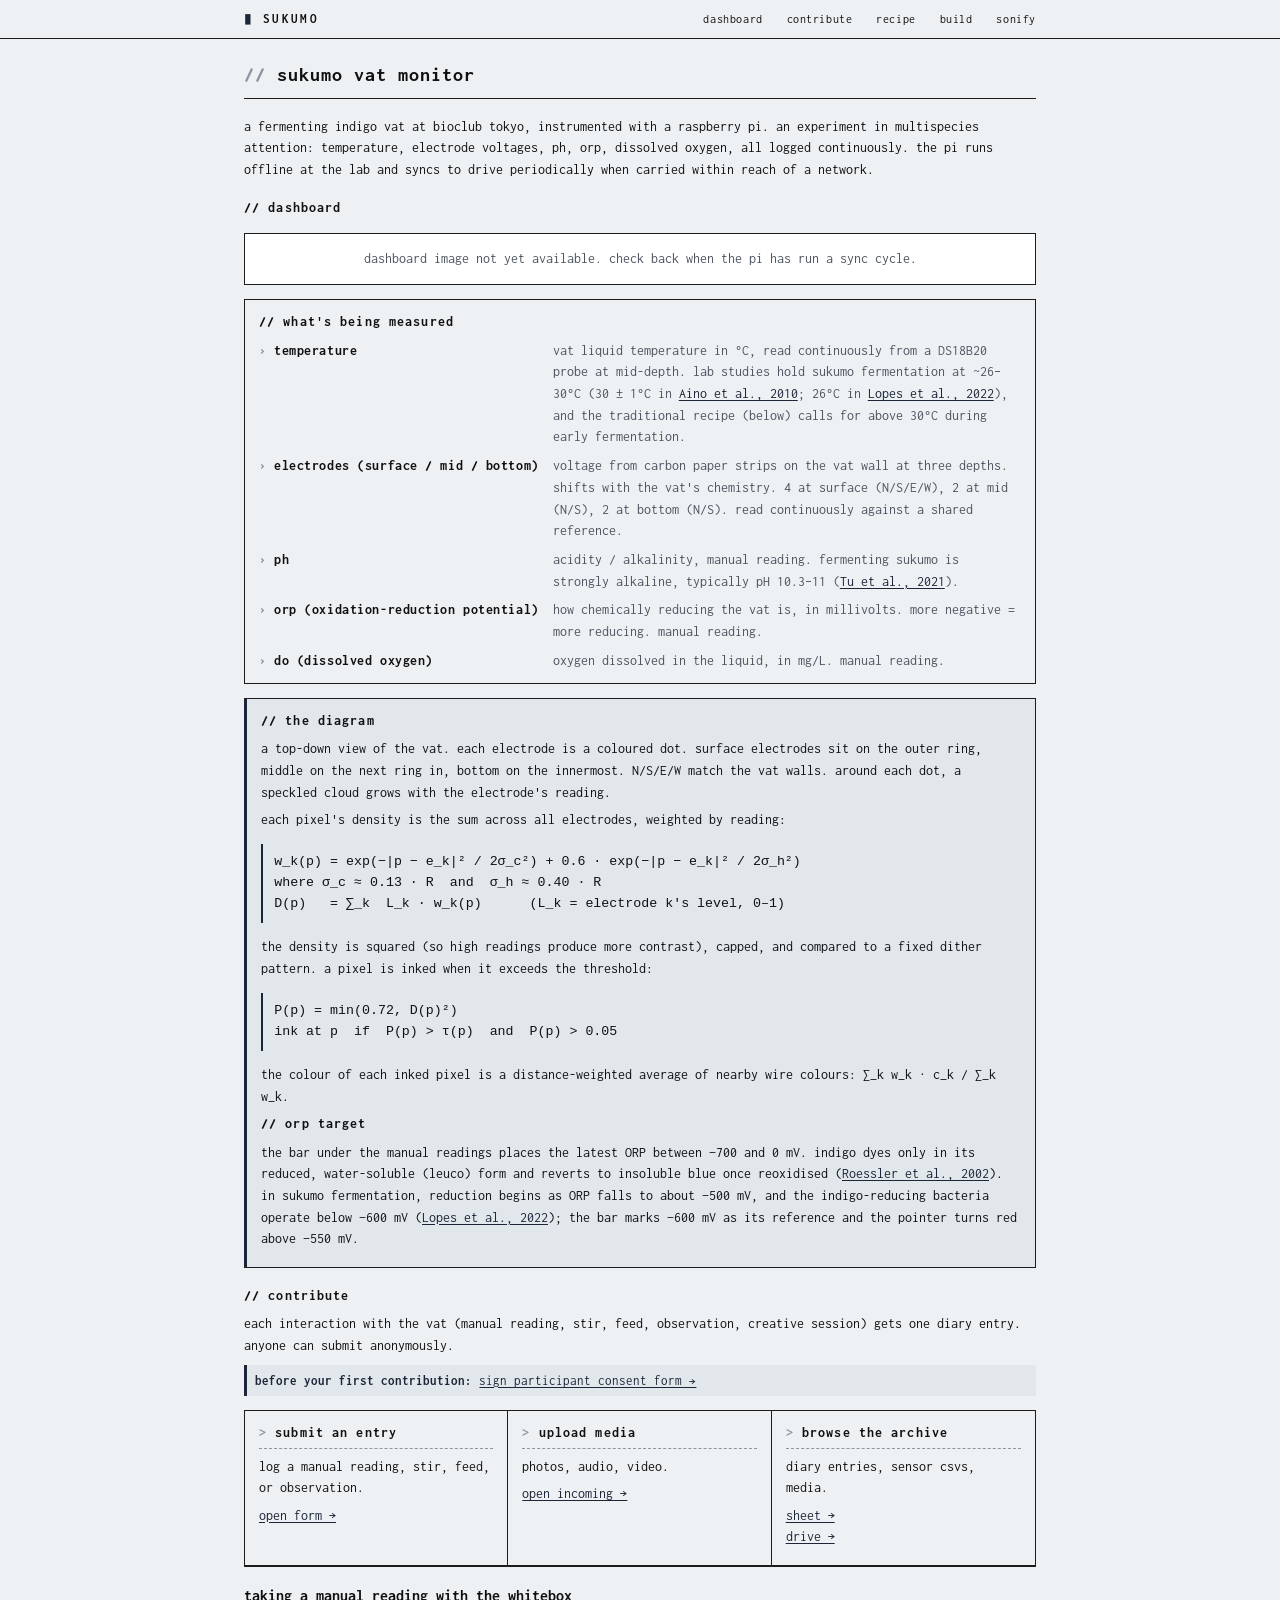
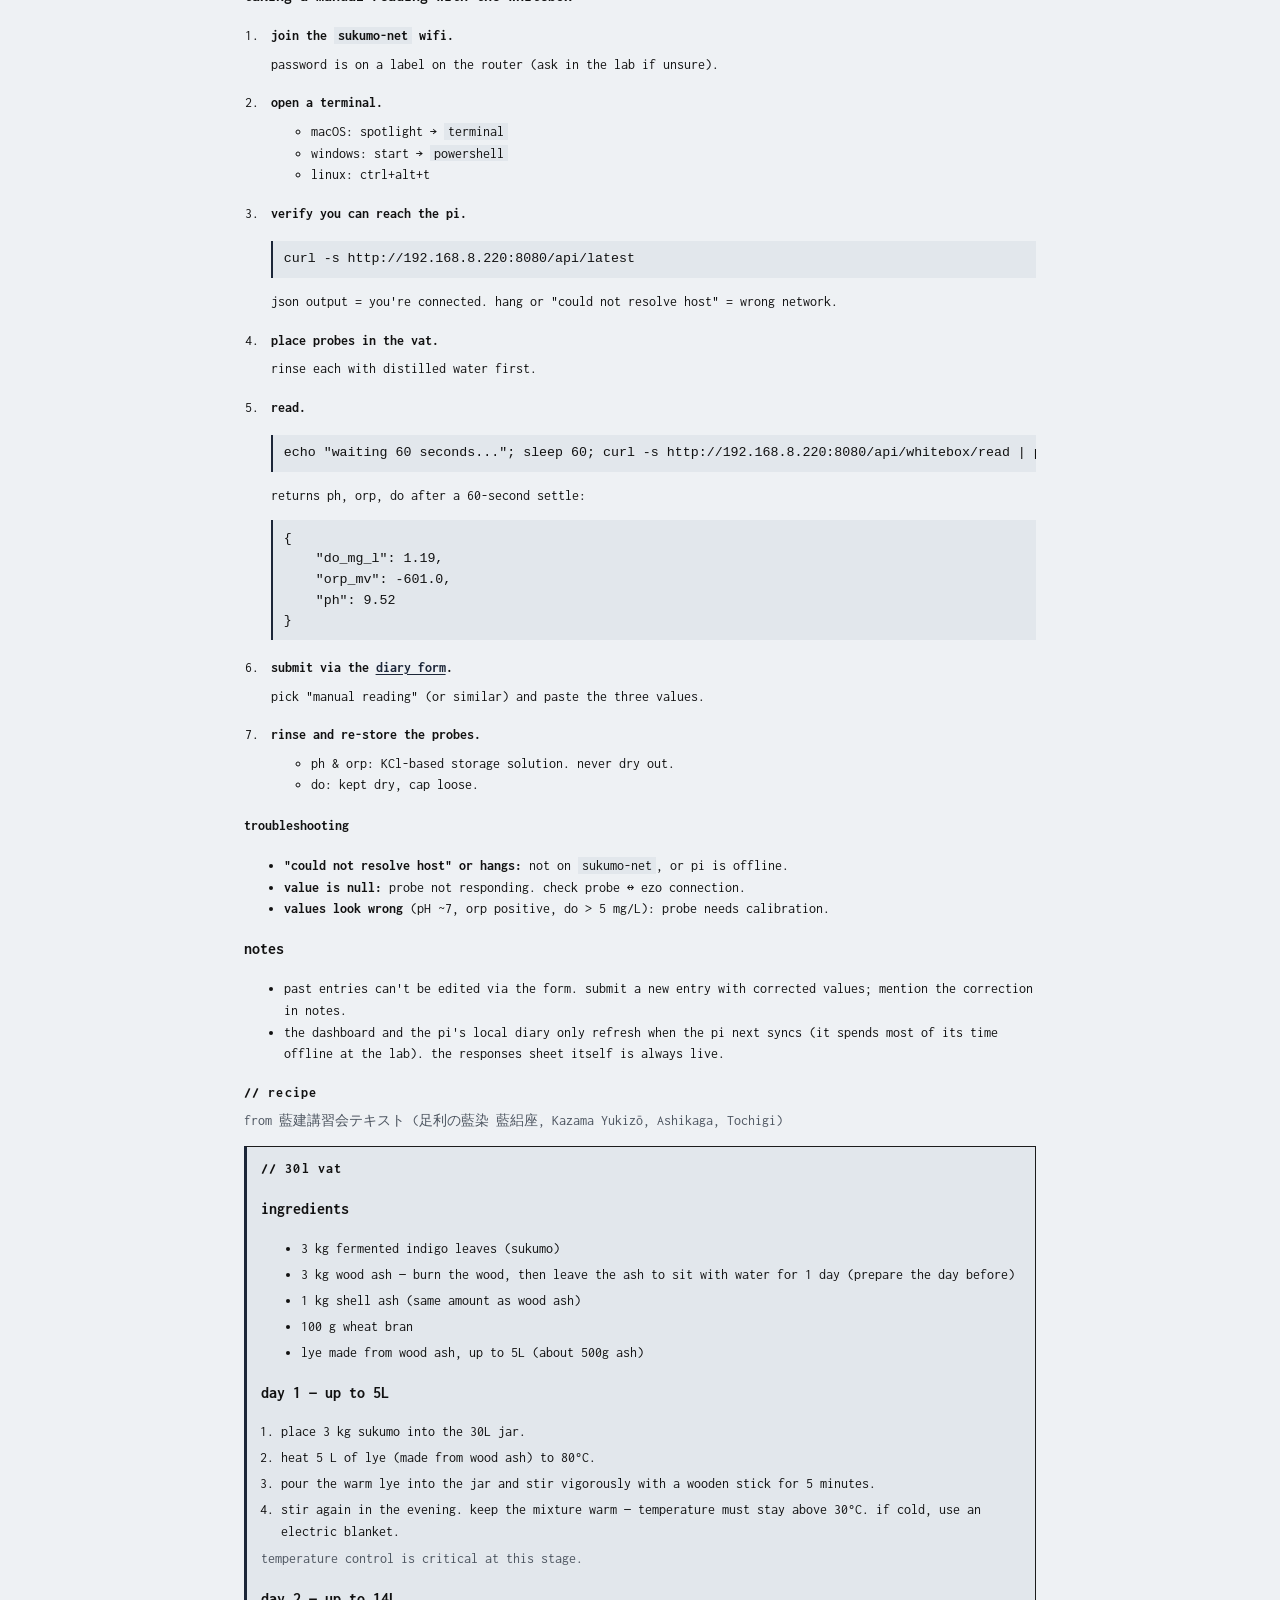
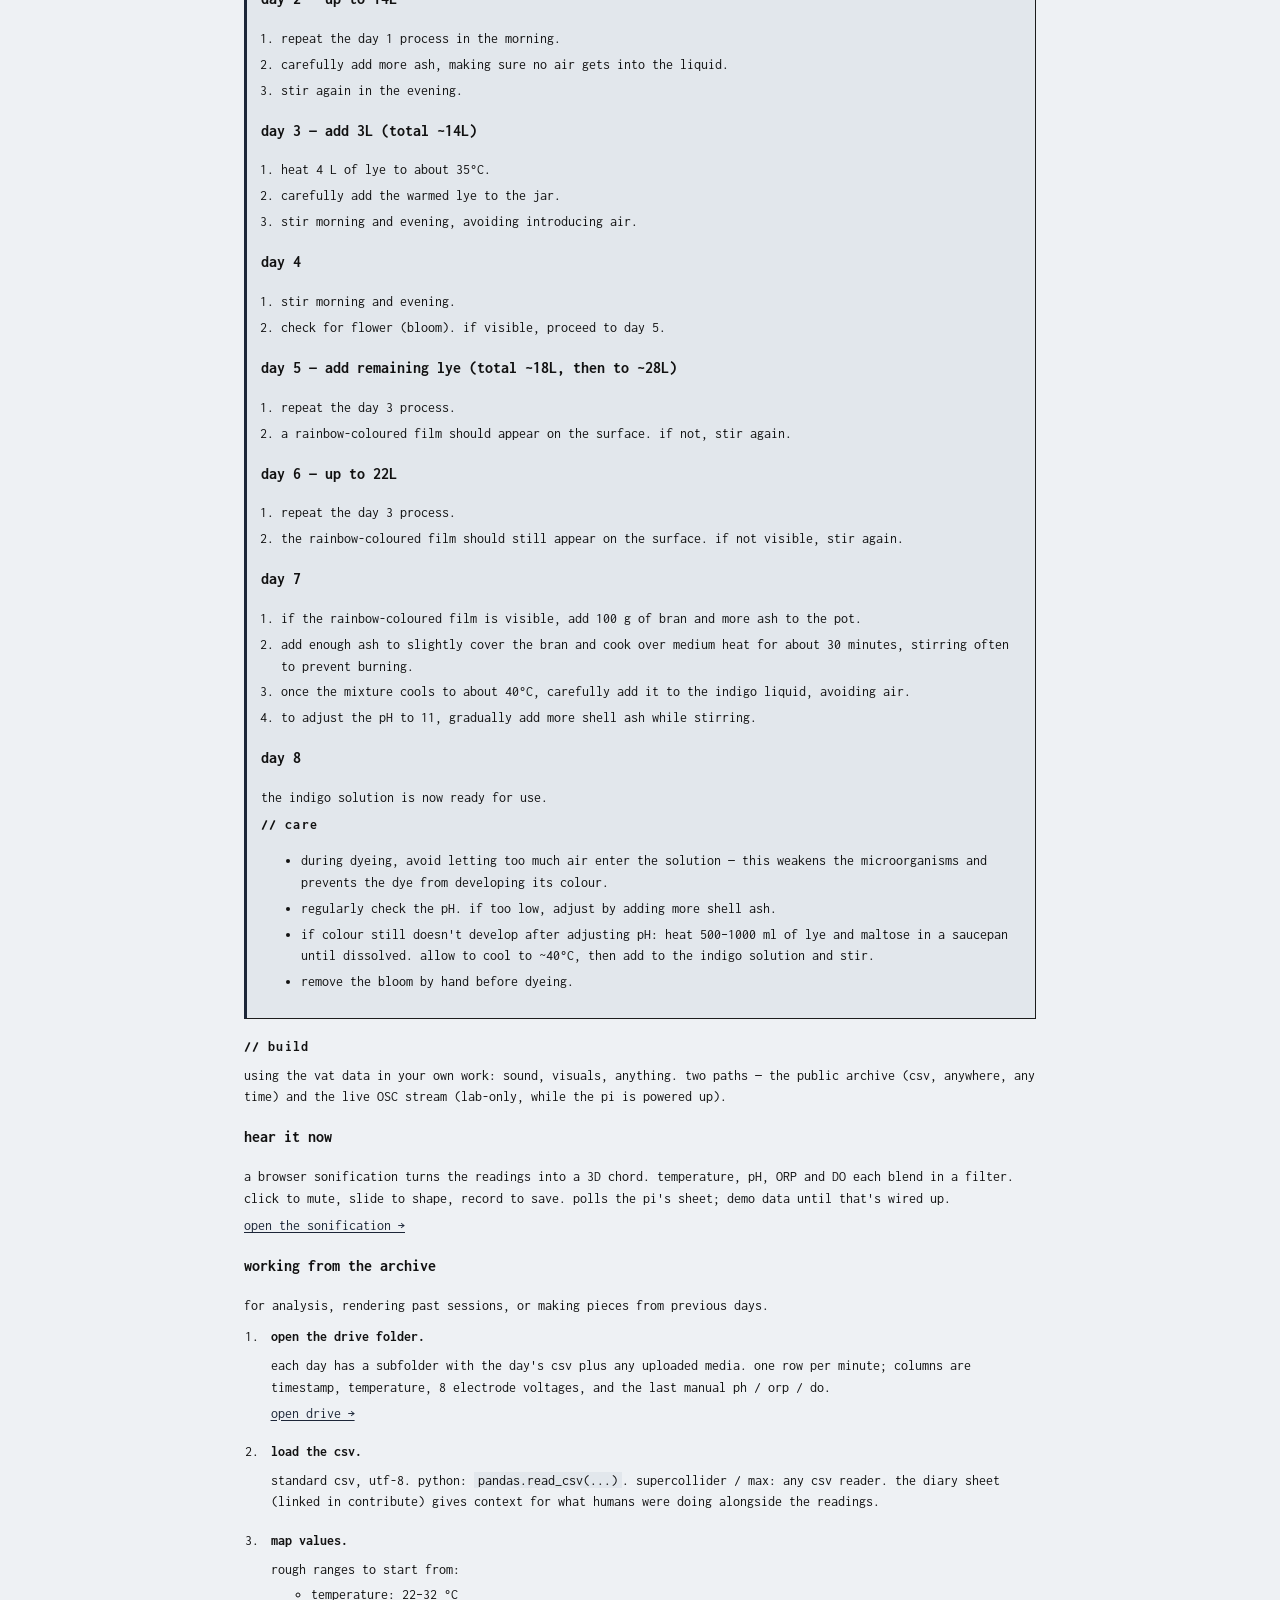
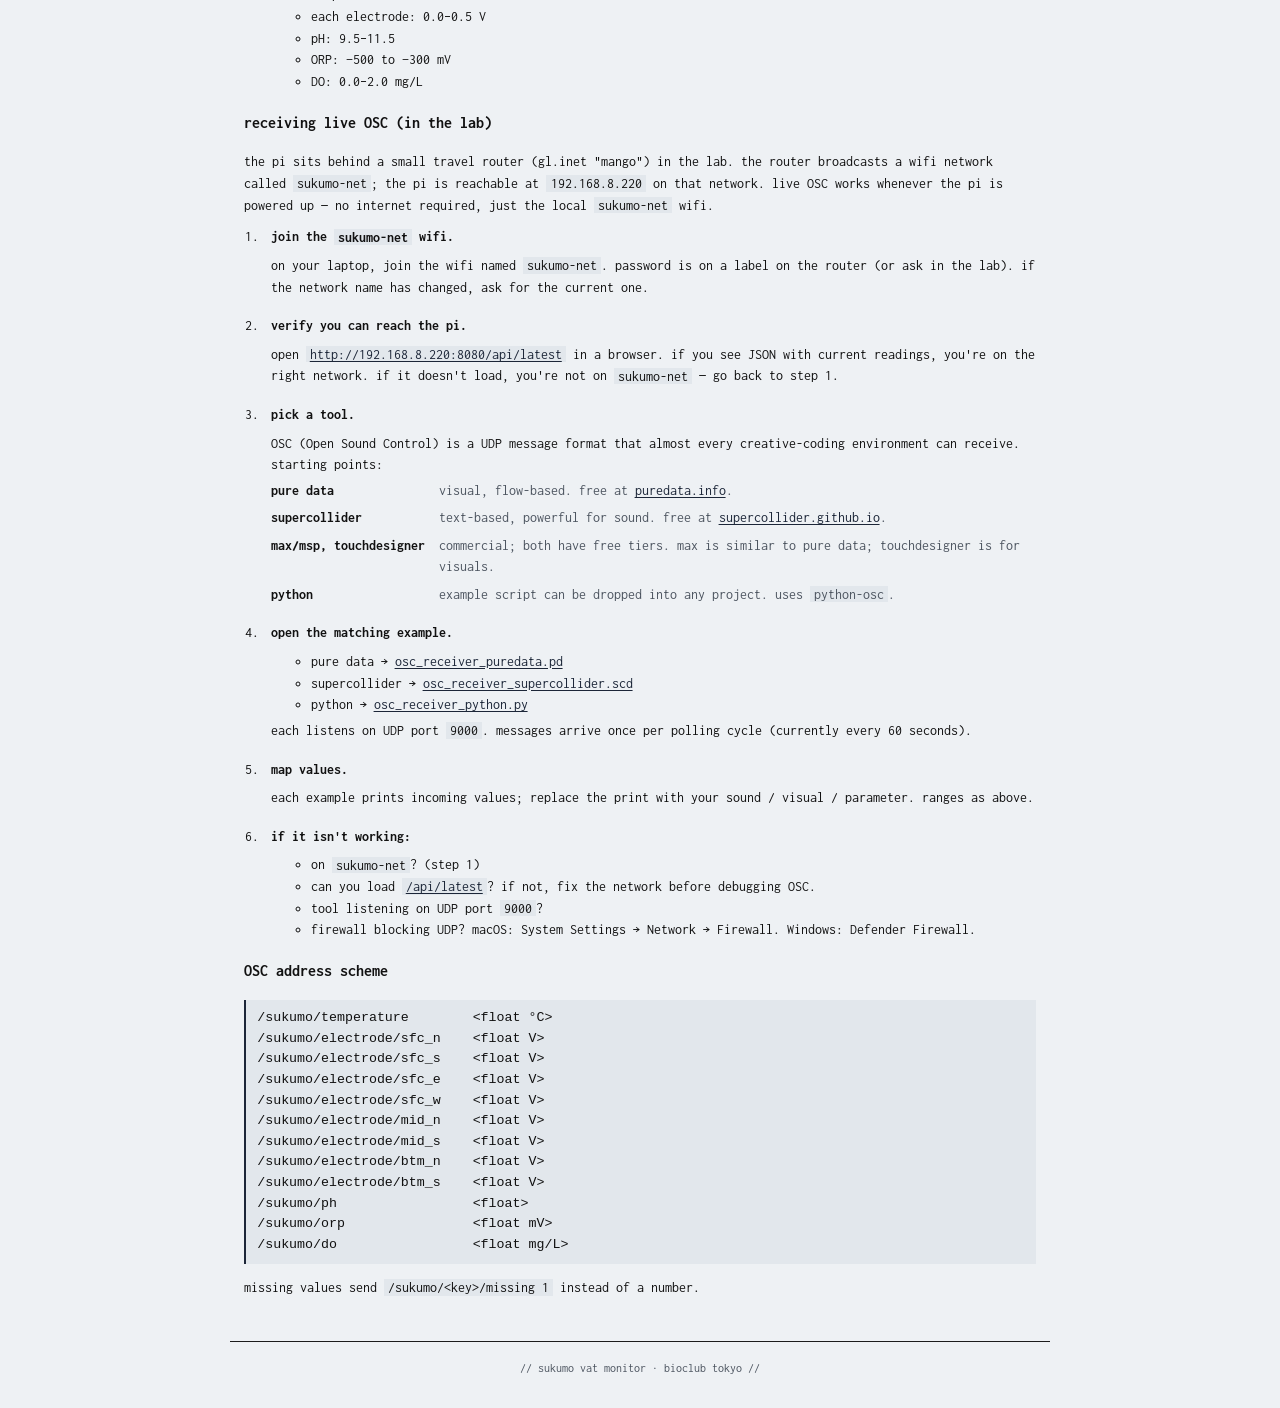
==== commit 55197da8: "Diagram description: fold the 'cloud grows with reading' line into the opening paragraph; drop the d" ====
--- a/index.html
+++ b/index.html
@@ -259,8 +259,7 @@
 
     <section class="explainer">
       <h2>// the diagram</h2>
-      <p>a top-down view of the vat. each electrode is a coloured dot. surface electrodes sit on the outer ring, middle on the next ring in, bottom on the innermost. N/S/E/W match the vat walls.</p>
-      <p>around each dot, a speckled cloud grows with the electrode's reading. where clouds overlap, colours mix. the grainy texture comes from 1-bit dithering, which matches the e-ink panel this view replaces.</p>
+      <p>a top-down view of the vat. each electrode is a coloured dot. surface electrodes sit on the outer ring, middle on the next ring in, bottom on the innermost. N/S/E/W match the vat walls. around each dot, a speckled cloud grows with the electrode's reading.</p>
       <p>each pixel's density is the sum across all electrodes, weighted by reading:</p>
       <pre>w_k(p) = exp(&minus;|p &minus; e_k|&sup2; / 2&sigma;_c&sup2;) + 0.6 &middot; exp(&minus;|p &minus; e_k|&sup2; / 2&sigma;_h&sup2;)
 where &sigma;_c &asymp; 0.13 &middot; R  and  &sigma;_h &asymp; 0.40 &middot; R
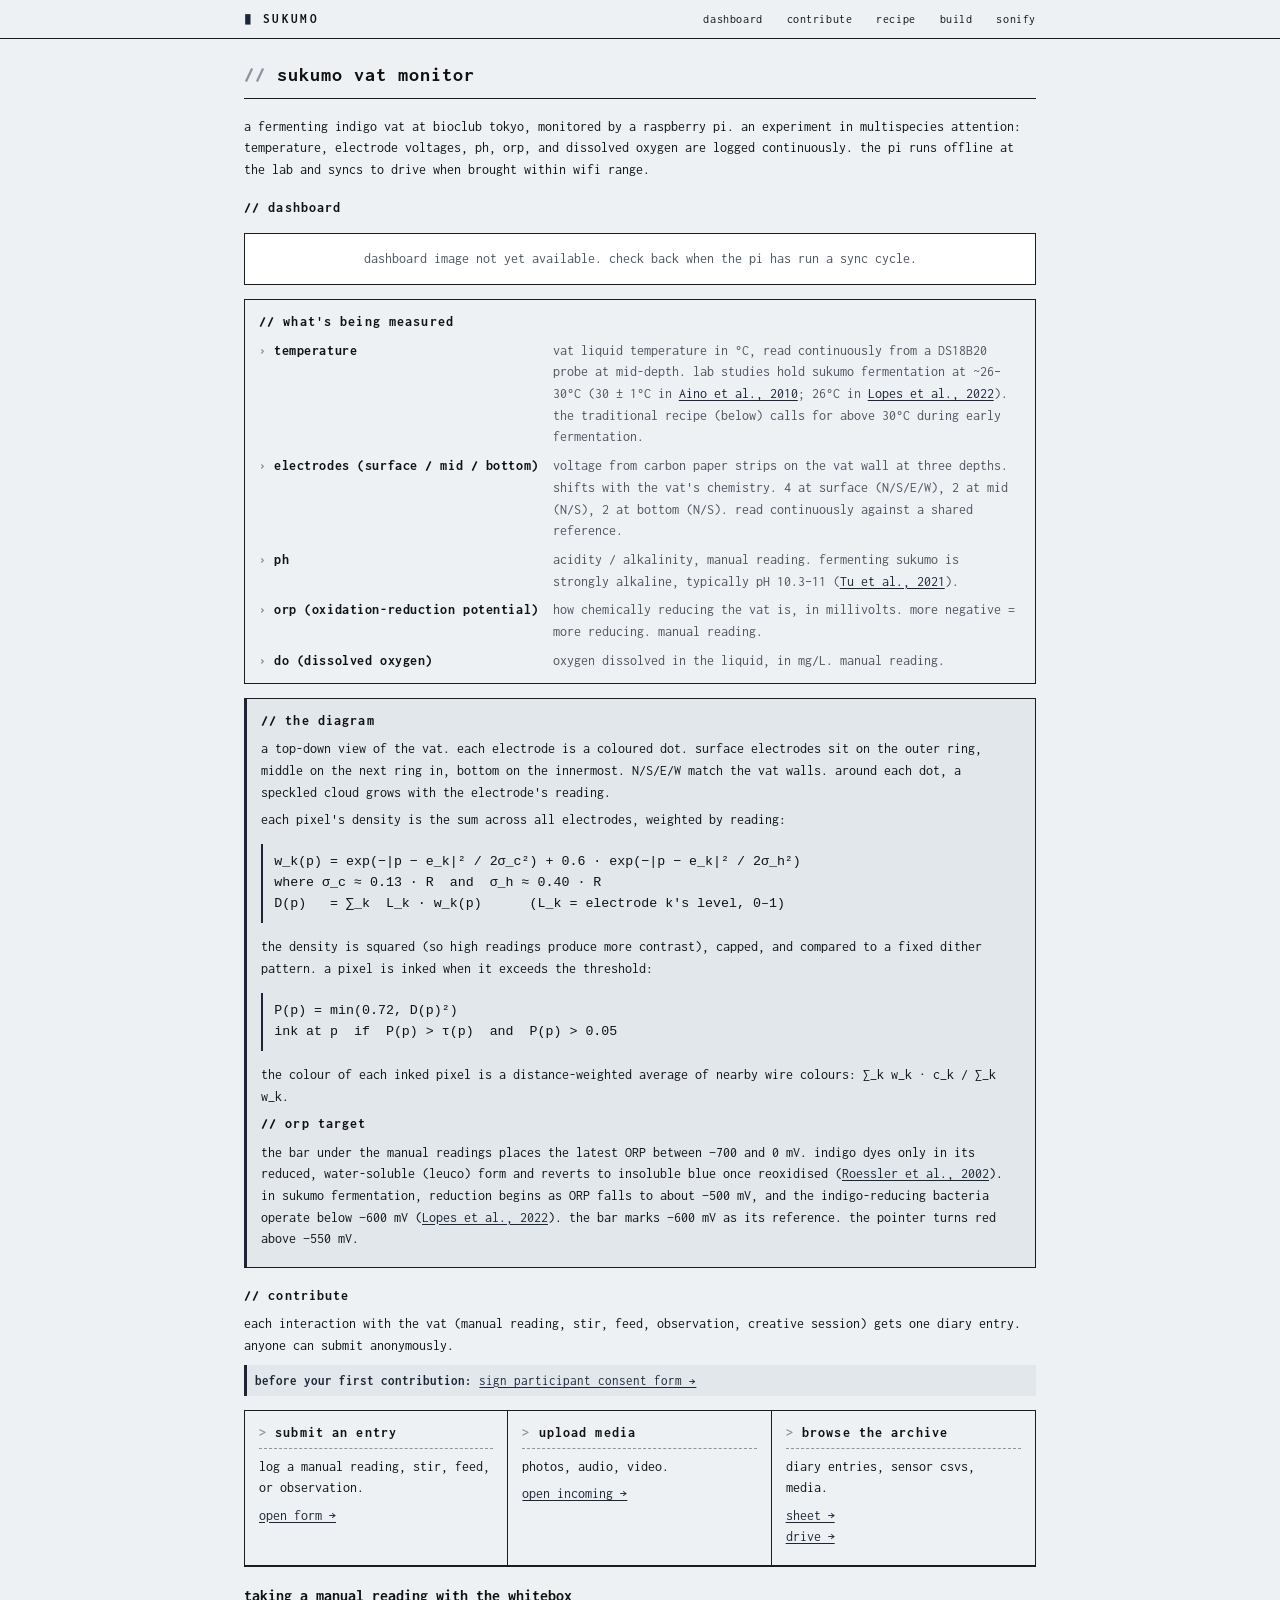
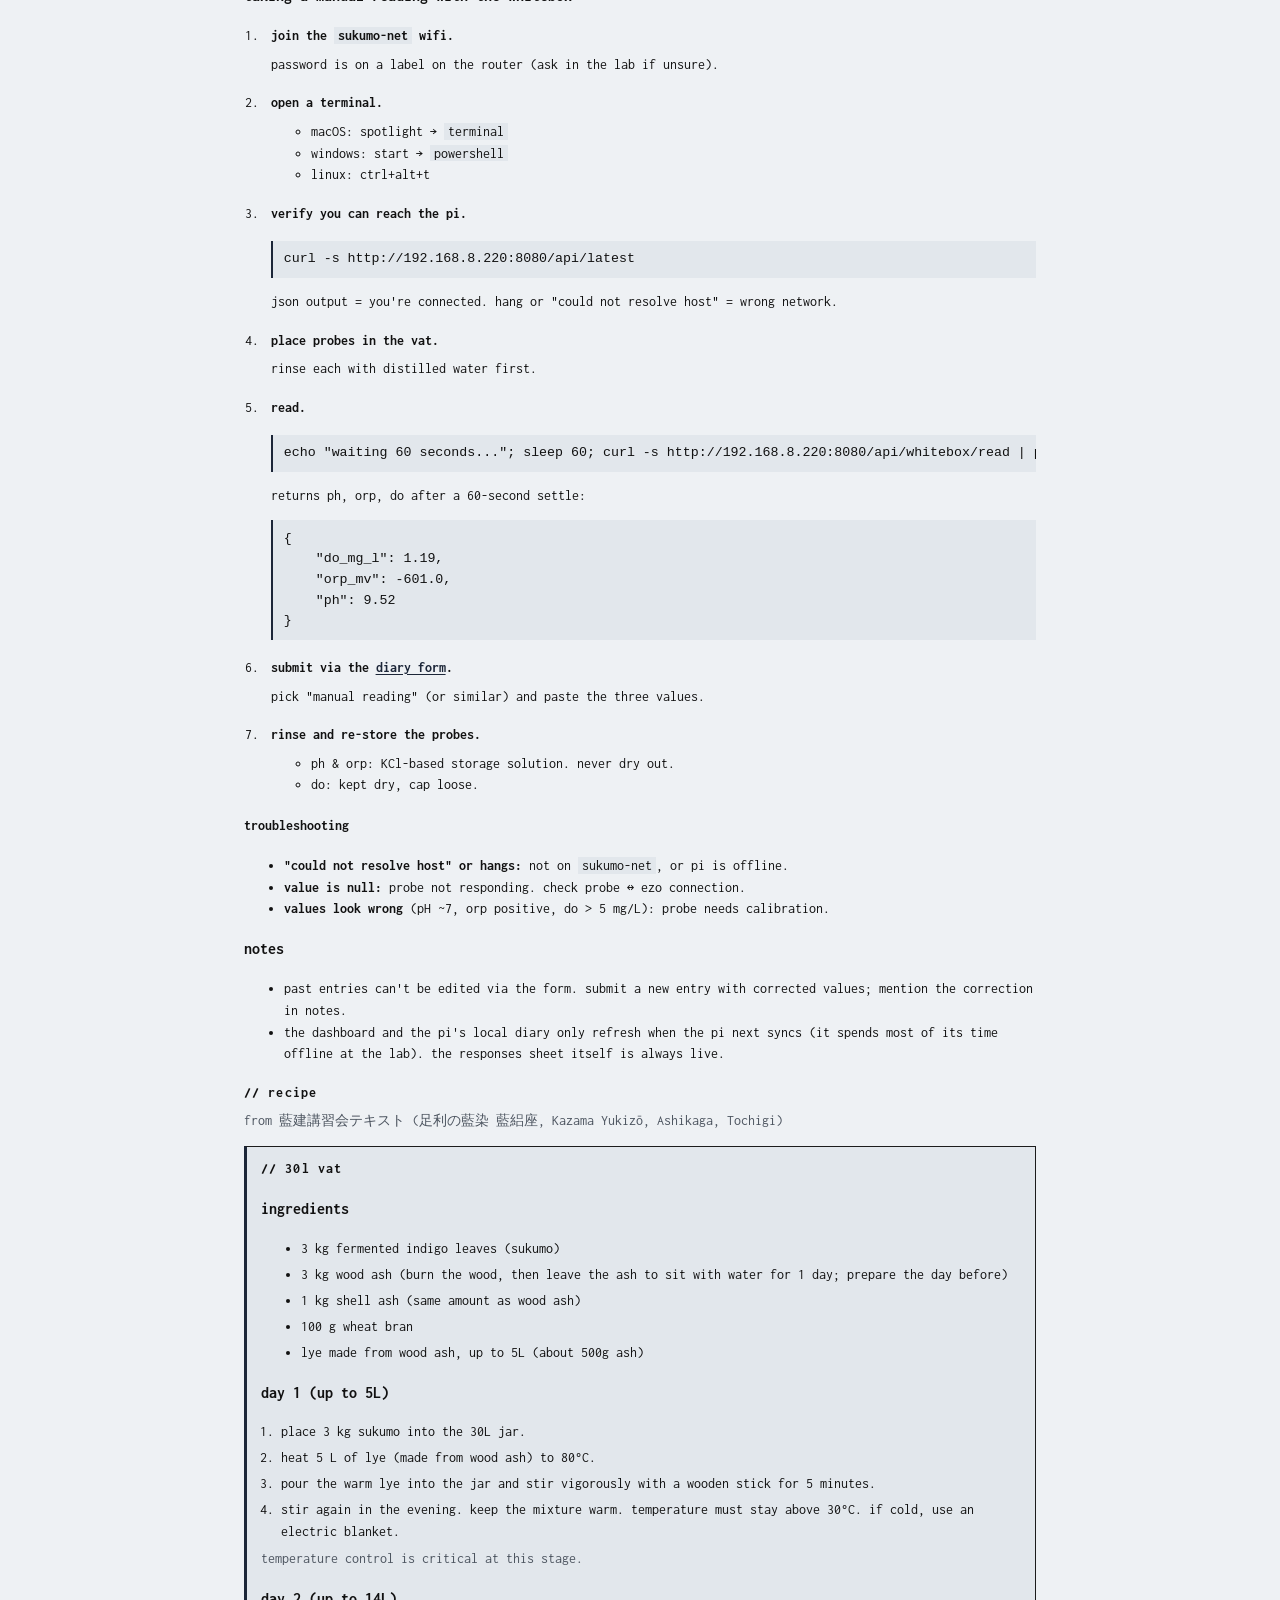
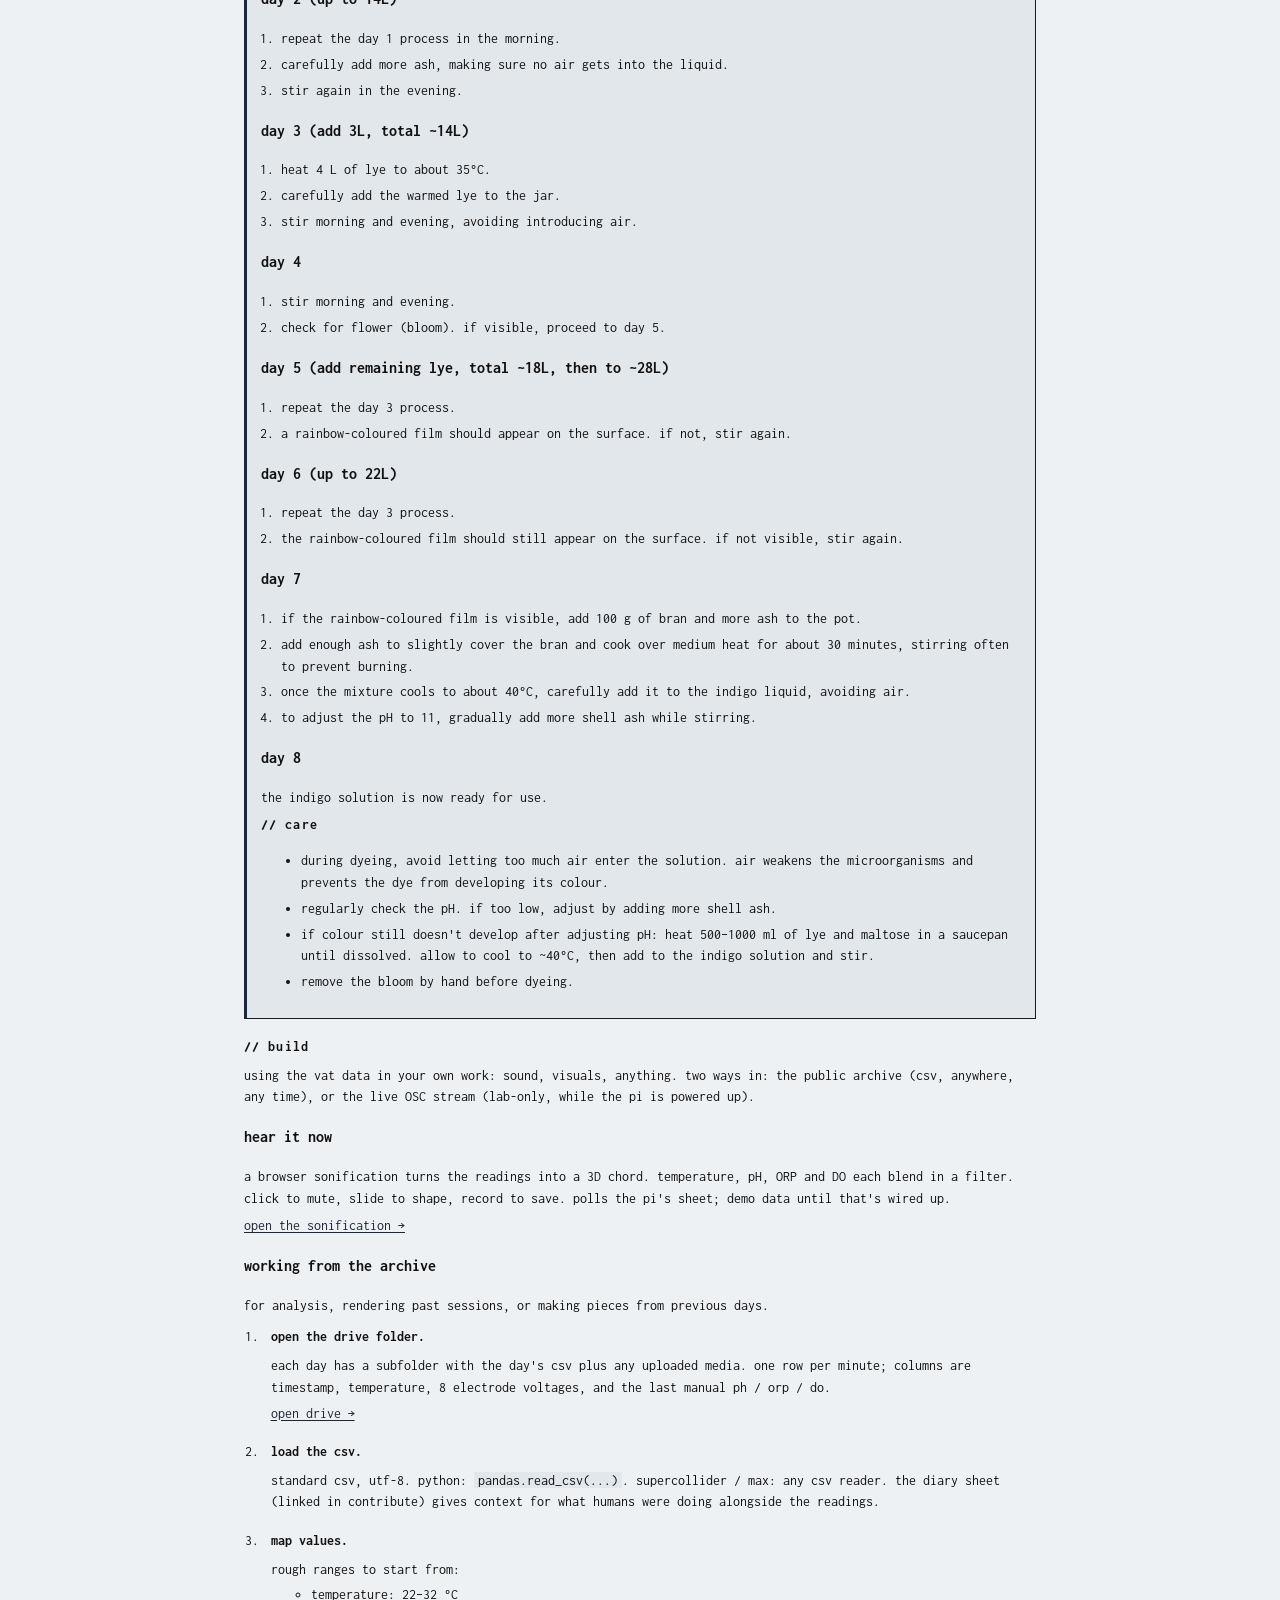
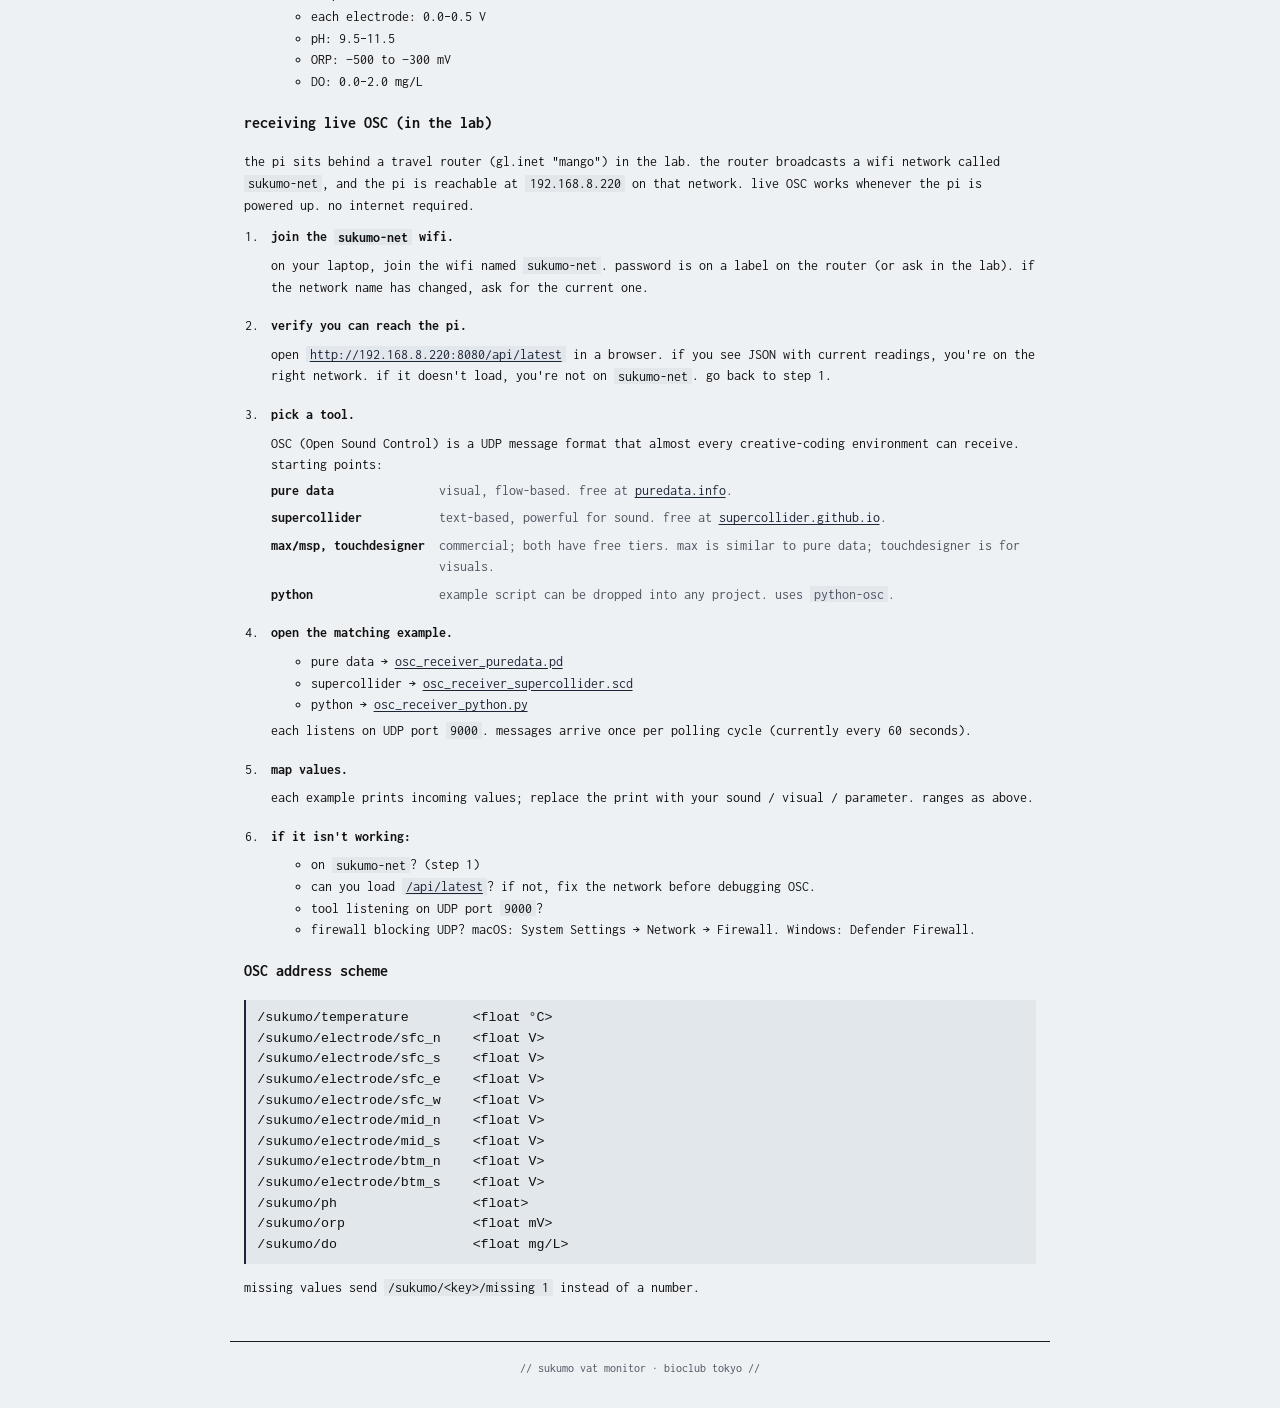
==== commit 0630cf7c: "Tighten + remove em dashes across the site Intro: 'instrumented with' becomes 'monitored by'; 'syncs" ====
--- a/index.html
+++ b/index.html
@@ -46,7 +46,7 @@
   <main id="top">
 
     <h1>sukumo vat monitor</h1>
-    <p>a fermenting indigo vat at bioclub tokyo, instrumented with a raspberry pi. an experiment in multispecies attention: temperature, electrode voltages, ph, orp, dissolved oxygen, all logged continuously. the pi runs offline at the lab and syncs to drive periodically when carried within reach of a network.</p>
+    <p>a fermenting indigo vat at bioclub tokyo, monitored by a raspberry pi. an experiment in multispecies attention: temperature, electrode voltages, ph, orp, and dissolved oxygen are logged continuously. the pi runs offline at the lab and syncs to drive when brought within wifi range.</p>
 
     <!-- ============================================================ -->
     <!-- DASHBOARD                                                     -->
@@ -241,7 +241,7 @@
       <h2>// what's being measured</h2>
       <dl>
         <dt>temperature</dt>
-        <dd>vat liquid temperature in &deg;C, read continuously from a DS18B20 probe at mid-depth. lab studies hold sukumo fermentation at ~26&ndash;30&deg;C (30 &plusmn; 1&deg;C in <a href="https://doi.org/10.1111/j.1574-6941.2010.00946.x" target="_blank">Aino et al., 2010</a>; 26&deg;C in <a href="https://pmc.ncbi.nlm.nih.gov/articles/PMC9395713/" target="_blank">Lopes et al., 2022</a>), and the traditional recipe (below) calls for above 30&deg;C during early fermentation.</dd>
+        <dd>vat liquid temperature in &deg;C, read continuously from a DS18B20 probe at mid-depth. lab studies hold sukumo fermentation at ~26&ndash;30&deg;C (30 &plusmn; 1&deg;C in <a href="https://doi.org/10.1111/j.1574-6941.2010.00946.x" target="_blank">Aino et al., 2010</a>; 26&deg;C in <a href="https://pmc.ncbi.nlm.nih.gov/articles/PMC9395713/" target="_blank">Lopes et al., 2022</a>). the traditional recipe (below) calls for above 30&deg;C during early fermentation.</dd>
 
         <dt>electrodes (surface / mid / bottom)</dt>
         <dd>voltage from carbon paper strips on the vat wall at three depths. shifts with the vat's chemistry. 4 at surface (N/S/E/W), 2 at mid (N/S), 2 at bottom (N/S). read continuously against a shared reference.</dd>
@@ -270,7 +270,7 @@
       <p>the colour of each inked pixel is a distance-weighted average of nearby wire colours: &sum;_k w_k &middot; c_k / &sum;_k w_k.</p>
 
       <h2>// orp target</h2>
-      <p>the bar under the manual readings places the latest ORP between &minus;700 and 0 mV. indigo dyes only in its reduced, water-soluble (leuco) form and reverts to insoluble blue once reoxidised (<a href="https://www.sciencedirect.com/science/article/abs/pii/S0013468602000282" target="_blank">Roessler et al., 2002</a>). in sukumo fermentation, reduction begins as ORP falls to about &minus;500 mV, and the indigo-reducing bacteria operate below &minus;600 mV (<a href="https://pmc.ncbi.nlm.nih.gov/articles/PMC9395713/" target="_blank">Lopes et al., 2022</a>); the bar marks &minus;600 mV as its reference and the pointer turns red above &minus;550 mV.</p>
+      <p>the bar under the manual readings places the latest ORP between &minus;700 and 0 mV. indigo dyes only in its reduced, water-soluble (leuco) form and reverts to insoluble blue once reoxidised (<a href="https://www.sciencedirect.com/science/article/abs/pii/S0013468602000282" target="_blank">Roessler et al., 2002</a>). in sukumo fermentation, reduction begins as ORP falls to about &minus;500 mV, and the indigo-reducing bacteria operate below &minus;600 mV (<a href="https://pmc.ncbi.nlm.nih.gov/articles/PMC9395713/" target="_blank">Lopes et al., 2022</a>). the bar marks &minus;600 mV as its reference. the pointer turns red above &minus;550 mV.</p>
     </section>
 
     <!-- ============================================================ -->
@@ -377,29 +377,29 @@
       <h3>ingredients</h3>
       <ul>
         <li>3 kg fermented indigo leaves (sukumo)</li>
-        <li>3 kg wood ash &mdash; burn the wood, then leave the ash to sit with water for 1 day (prepare the day before)</li>
+        <li>3 kg wood ash (burn the wood, then leave the ash to sit with water for 1 day; prepare the day before)</li>
         <li>1 kg shell ash (same amount as wood ash)</li>
         <li>100 g wheat bran</li>
         <li>lye made from wood ash, up to 5L (about 500g ash)</li>
       </ul>
 
-      <h3>day 1 &mdash; up to 5L</h3>
+      <h3>day 1 (up to 5L)</h3>
       <ol>
         <li>place 3 kg sukumo into the 30L jar.</li>
         <li>heat 5 L of lye (made from wood ash) to 80&deg;C.</li>
         <li>pour the warm lye into the jar and stir vigorously with a wooden stick for 5 minutes.</li>
-        <li>stir again in the evening. keep the mixture warm &mdash; temperature must stay above 30&deg;C. if cold, use an electric blanket.</li>
+        <li>stir again in the evening. keep the mixture warm. temperature must stay above 30&deg;C. if cold, use an electric blanket.</li>
       </ol>
       <p class="muted">temperature control is critical at this stage.</p>
 
-      <h3>day 2 &mdash; up to 14L</h3>
+      <h3>day 2 (up to 14L)</h3>
       <ol>
         <li>repeat the day 1 process in the morning.</li>
         <li>carefully add more ash, making sure no air gets into the liquid.</li>
         <li>stir again in the evening.</li>
       </ol>
 
-      <h3>day 3 &mdash; add 3L (total ~14L)</h3>
+      <h3>day 3 (add 3L, total ~14L)</h3>
       <ol>
         <li>heat 4 L of lye to about 35&deg;C.</li>
         <li>carefully add the warmed lye to the jar.</li>
@@ -412,13 +412,13 @@
         <li>check for flower (bloom). if visible, proceed to day 5.</li>
       </ol>
 
-      <h3>day 5 &mdash; add remaining lye (total ~18L, then to ~28L)</h3>
+      <h3>day 5 (add remaining lye, total ~18L, then to ~28L)</h3>
       <ol>
         <li>repeat the day 3 process.</li>
         <li>a rainbow-coloured film should appear on the surface. if not, stir again.</li>
       </ol>
 
-      <h3>day 6 &mdash; up to 22L</h3>
+      <h3>day 6 (up to 22L)</h3>
       <ol>
         <li>repeat the day 3 process.</li>
         <li>the rainbow-coloured film should still appear on the surface. if not visible, stir again.</li>
@@ -437,7 +437,7 @@
 
       <h2>// care</h2>
       <ul>
-        <li>during dyeing, avoid letting too much air enter the solution &mdash; this weakens the microorganisms and prevents the dye from developing its colour.</li>
+        <li>during dyeing, avoid letting too much air enter the solution. air weakens the microorganisms and prevents the dye from developing its colour.</li>
         <li>regularly check the pH. if too low, adjust by adding more shell ash.</li>
         <li>if colour still doesn't develop after adjusting pH: heat 500&ndash;1000 ml of lye and maltose in a saucepan until dissolved. allow to cool to ~40&deg;C, then add to the indigo solution and stir.</li>
         <li>remove the bloom by hand before dyeing.</li>
@@ -448,7 +448,7 @@
     <!-- BUILD / SONIFICATION                                          -->
     <!-- ============================================================ -->
     <h2 id="build">// build</h2>
-    <p>using the vat data in your own work: sound, visuals, anything. two paths &mdash; the public archive (csv, anywhere, any time) and the live OSC stream (lab-only, while the pi is powered up).</p>
+    <p>using the vat data in your own work: sound, visuals, anything. two ways in: the public archive (csv, anywhere, any time), or the live OSC stream (lab-only, while the pi is powered up).</p>
 
     <h3>hear it now</h3>
     <p>a browser sonification turns the readings into a 3D chord. temperature, pH, ORP and DO each blend in a filter. click to mute, slide to shape, record to save. polls the pi's sheet; demo data until that's wired up.</p>
@@ -480,7 +480,7 @@
     </ol>
 
     <h3>receiving live OSC (in the lab)</h3>
-    <p>the pi sits behind a small travel router (gl.inet "mango") in the lab. the router broadcasts a wifi network called <code>sukumo-net</code>; the pi is reachable at <code>192.168.8.220</code> on that network. live OSC works whenever the pi is powered up &mdash; no internet required, just the local <code>sukumo-net</code> wifi.</p>
+    <p>the pi sits behind a travel router (gl.inet "mango") in the lab. the router broadcasts a wifi network called <code>sukumo-net</code>, and the pi is reachable at <code>192.168.8.220</code> on that network. live OSC works whenever the pi is powered up. no internet required.</p>
     <ol class="tutorial">
       <li>
         <strong>join the <code>sukumo-net</code> wifi.</strong>
@@ -488,7 +488,7 @@
       </li>
       <li>
         <strong>verify you can reach the pi.</strong>
-        <p>open <a href="http://192.168.8.220:8080/api/latest" target="_blank"><code>http://192.168.8.220:8080/api/latest</code></a> in a browser. if you see JSON with current readings, you're on the right network. if it doesn't load, you're not on <code>sukumo-net</code> &mdash; go back to step 1.</p>
+        <p>open <a href="http://192.168.8.220:8080/api/latest" target="_blank"><code>http://192.168.8.220:8080/api/latest</code></a> in a browser. if you see JSON with current readings, you're on the right network. if it doesn't load, you're not on <code>sukumo-net</code>. go back to step 1.</p>
       </li>
       <li>
         <strong>pick a tool.</strong>
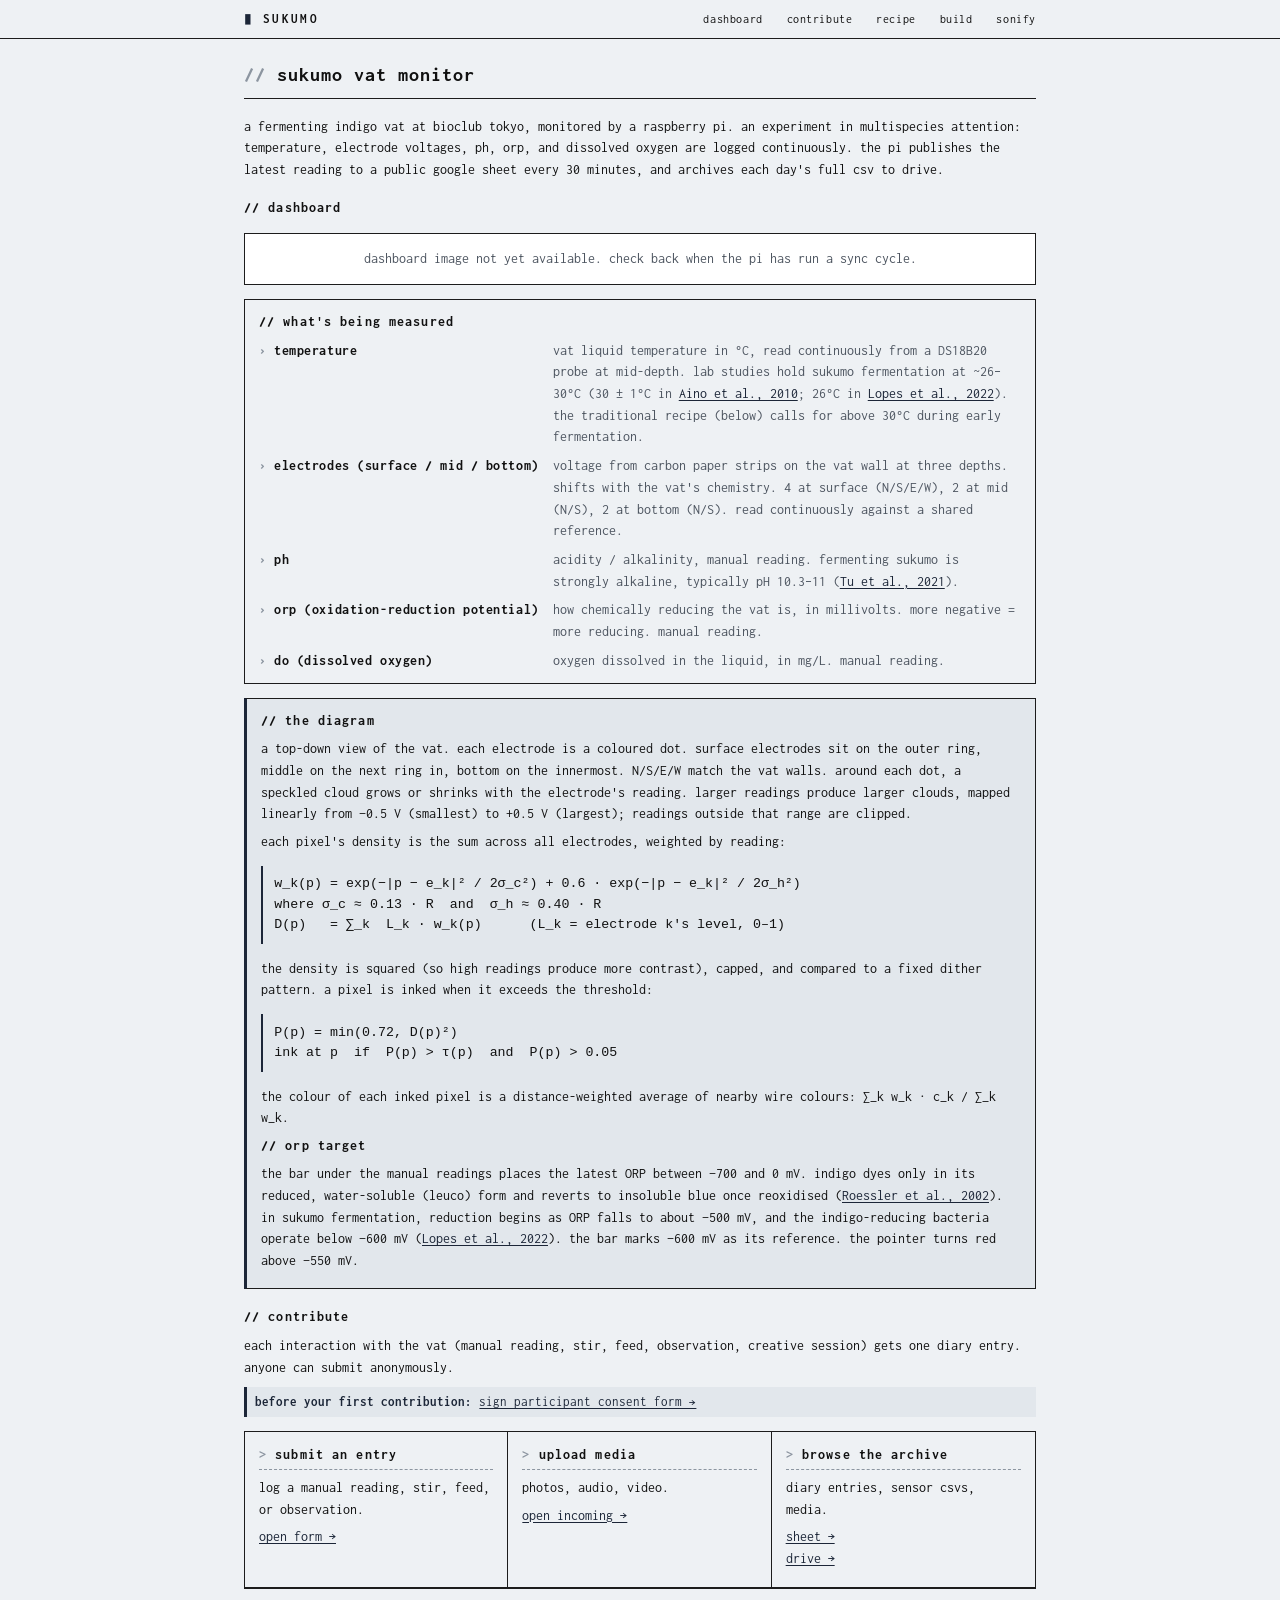
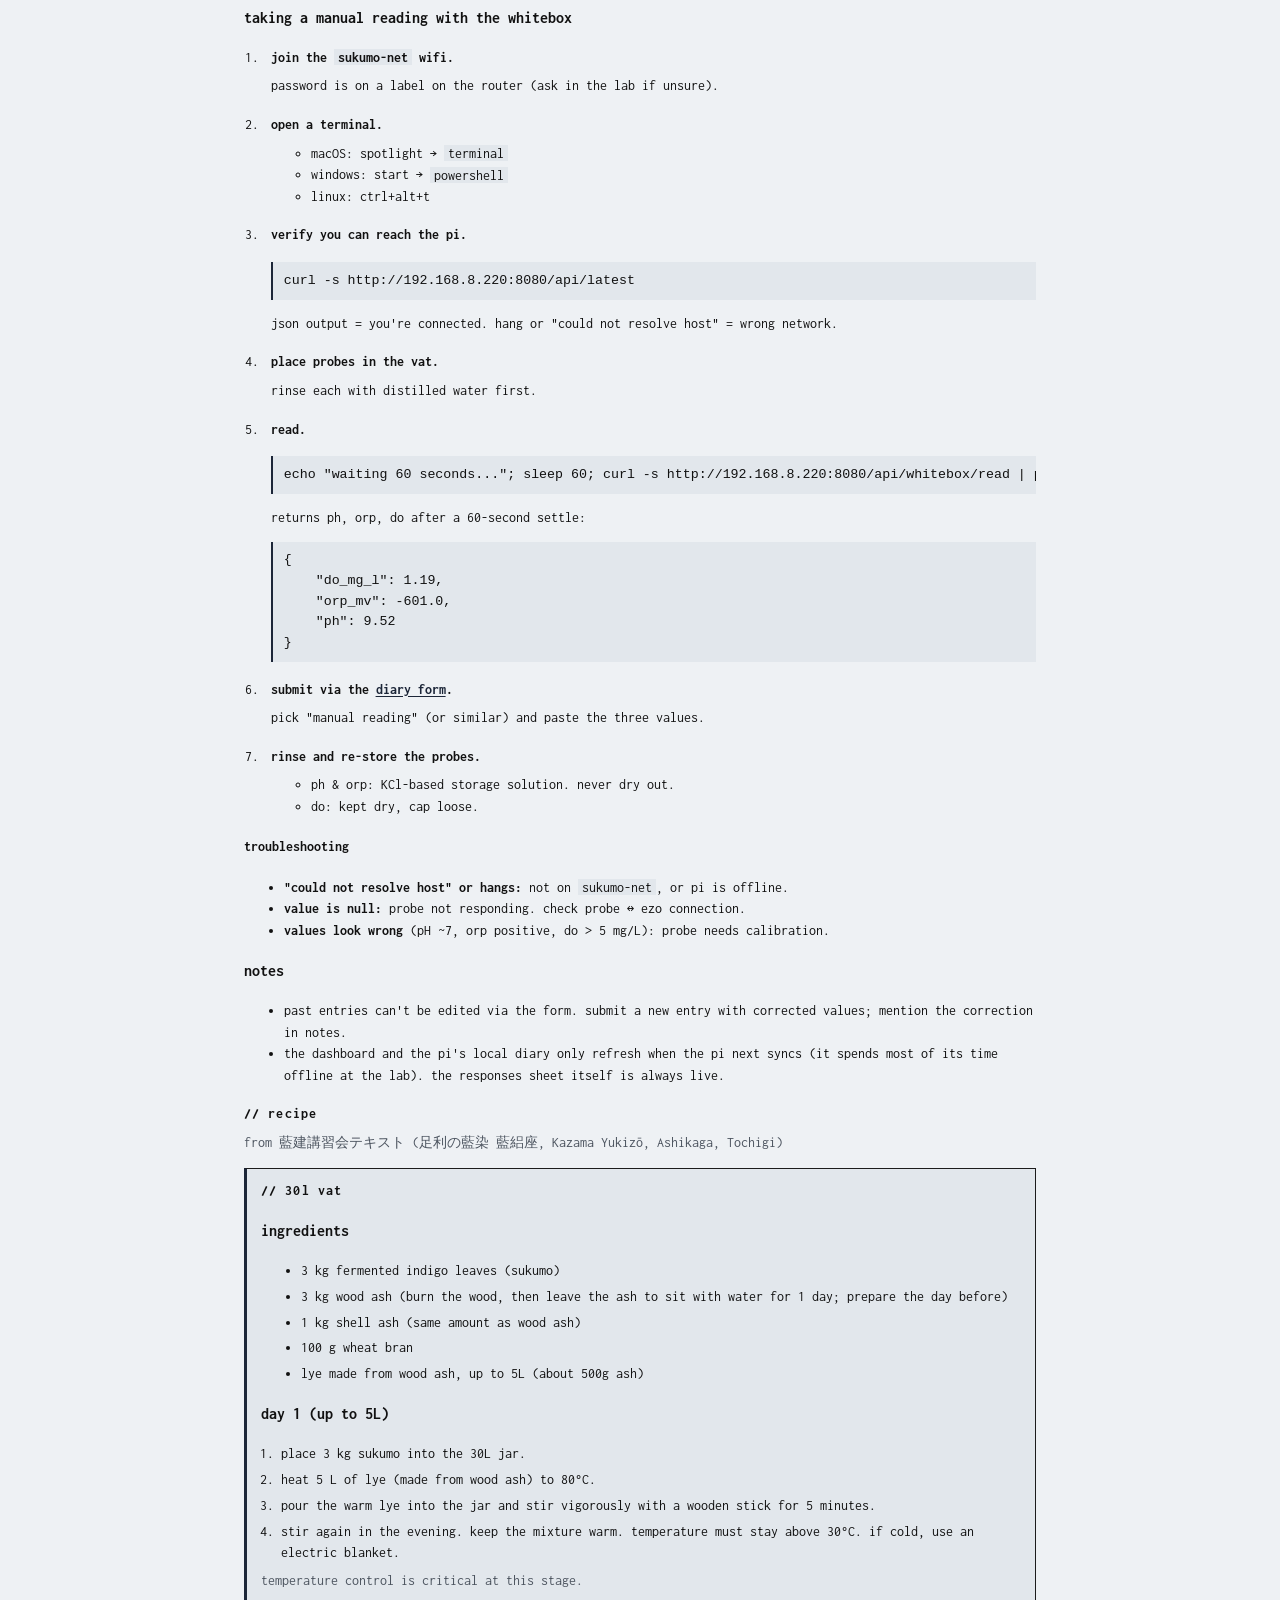
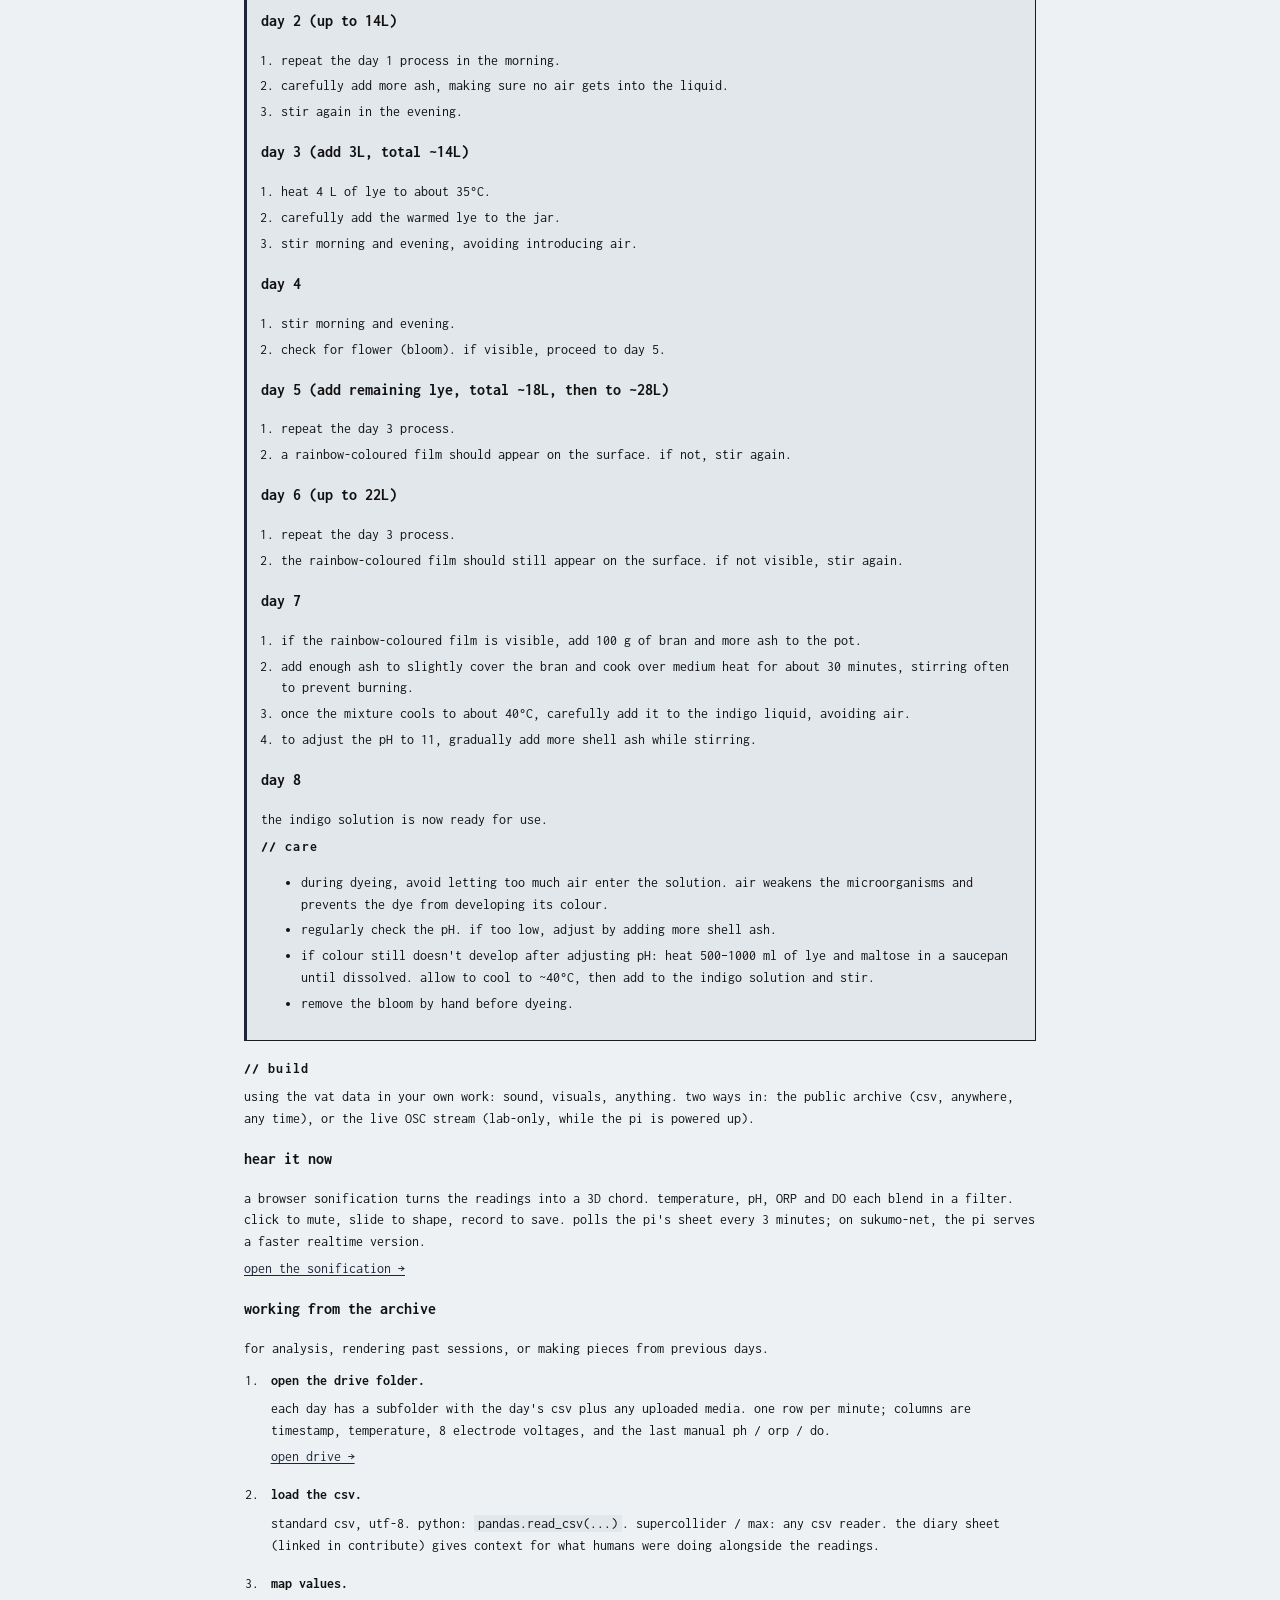
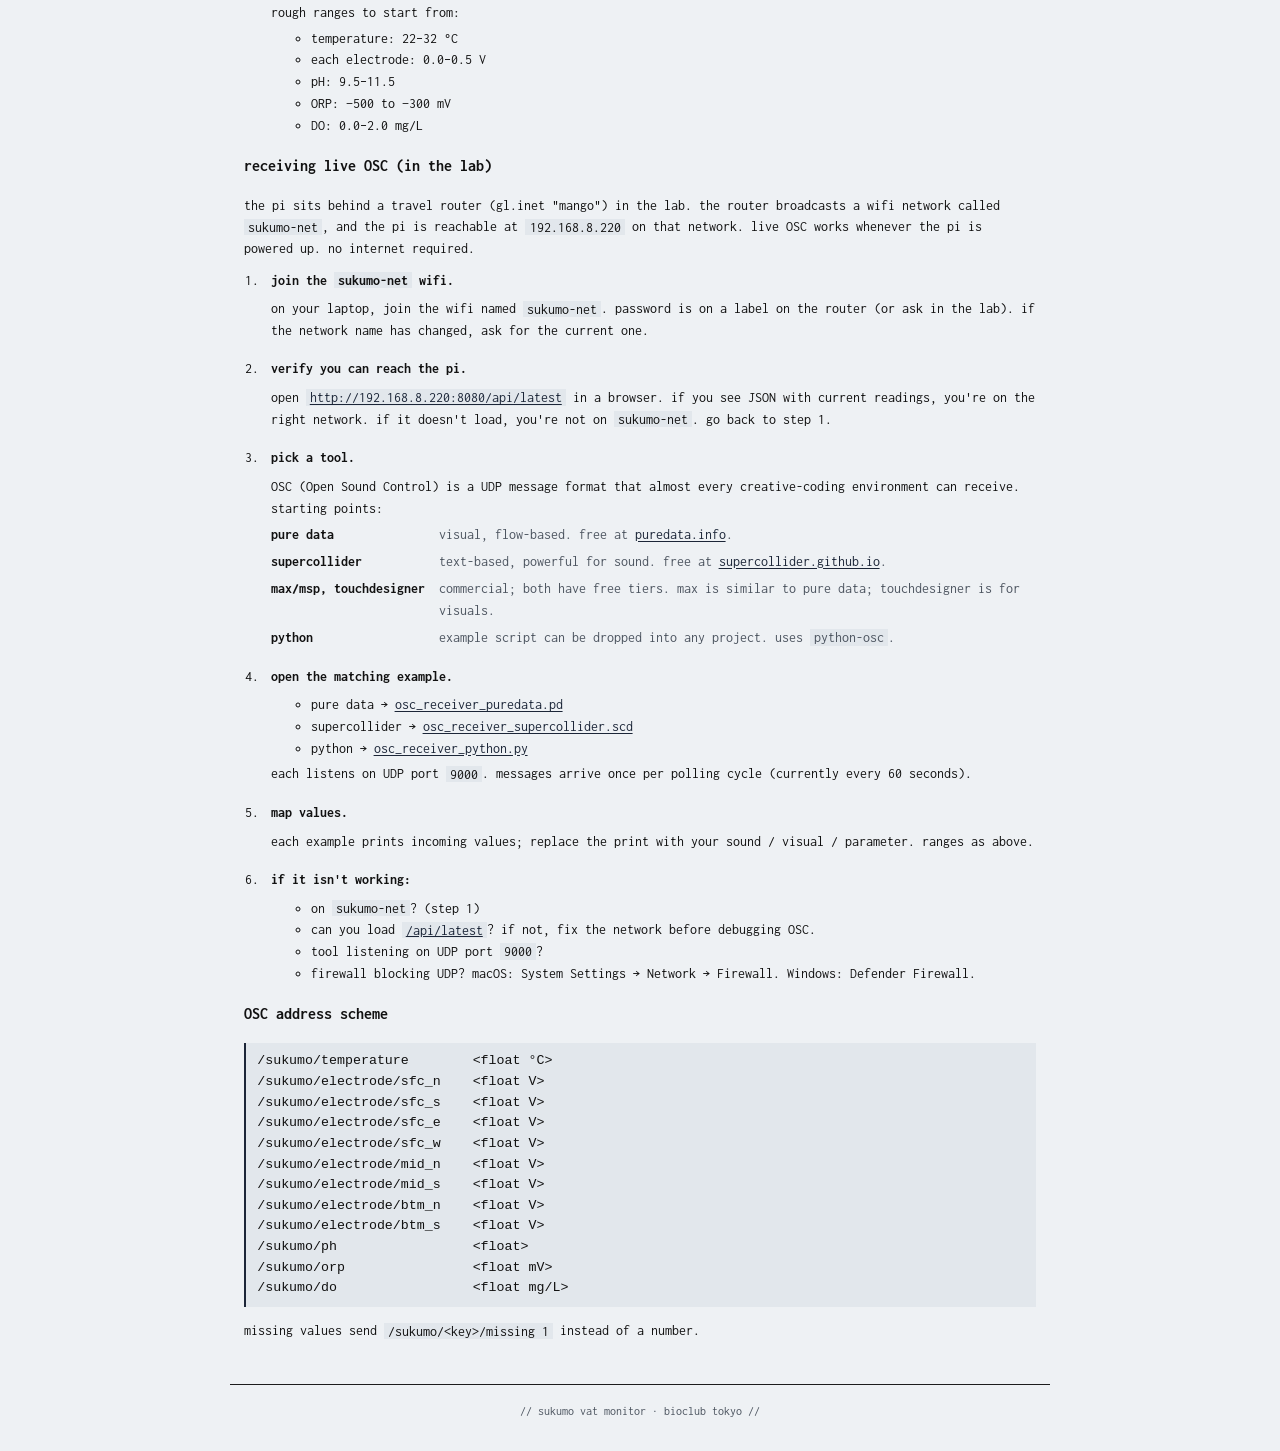
==== commit c9dfb3ad: "Refresh outdated copy: pi is live, sheet is live, diagram mapping spelled out Intro: replace 'syncs " ====
--- a/index.html
+++ b/index.html
@@ -46,7 +46,7 @@
   <main id="top">
 
     <h1>sukumo vat monitor</h1>
-    <p>a fermenting indigo vat at bioclub tokyo, monitored by a raspberry pi. an experiment in multispecies attention: temperature, electrode voltages, ph, orp, and dissolved oxygen are logged continuously. the pi runs offline at the lab and syncs to drive when brought within wifi range.</p>
+    <p>a fermenting indigo vat at bioclub tokyo, monitored by a raspberry pi. an experiment in multispecies attention: temperature, electrode voltages, ph, orp, and dissolved oxygen are logged continuously. the pi publishes the latest reading to a public google sheet every 30 minutes, and archives each day's full csv to drive.</p>
 
     <!-- ============================================================ -->
     <!-- DASHBOARD                                                     -->
@@ -259,7 +259,7 @@
 
     <section class="explainer">
       <h2>// the diagram</h2>
-      <p>a top-down view of the vat. each electrode is a coloured dot. surface electrodes sit on the outer ring, middle on the next ring in, bottom on the innermost. N/S/E/W match the vat walls. around each dot, a speckled cloud grows with the electrode's reading.</p>
+      <p>a top-down view of the vat. each electrode is a coloured dot. surface electrodes sit on the outer ring, middle on the next ring in, bottom on the innermost. N/S/E/W match the vat walls. around each dot, a speckled cloud grows or shrinks with the electrode's reading. larger readings produce larger clouds, mapped linearly from &minus;0.5 V (smallest) to +0.5 V (largest); readings outside that range are clipped.</p>
       <p>each pixel's density is the sum across all electrodes, weighted by reading:</p>
       <pre>w_k(p) = exp(&minus;|p &minus; e_k|&sup2; / 2&sigma;_c&sup2;) + 0.6 &middot; exp(&minus;|p &minus; e_k|&sup2; / 2&sigma;_h&sup2;)
 where &sigma;_c &asymp; 0.13 &middot; R  and  &sigma;_h &asymp; 0.40 &middot; R
@@ -451,7 +451,7 @@
     <p>using the vat data in your own work: sound, visuals, anything. two ways in: the public archive (csv, anywhere, any time), or the live OSC stream (lab-only, while the pi is powered up).</p>
 
     <h3>hear it now</h3>
-    <p>a browser sonification turns the readings into a 3D chord. temperature, pH, ORP and DO each blend in a filter. click to mute, slide to shape, record to save. polls the pi's sheet; demo data until that's wired up.</p>
+    <p>a browser sonification turns the readings into a 3D chord. temperature, pH, ORP and DO each blend in a filter. click to mute, slide to shape, record to save. polls the pi's sheet every 3 minutes; on sukumo-net, the pi serves a faster realtime version.</p>
     <p><a href="sonify.html">open the sonification &rarr;</a></p>
 
     <h3>working from the archive</h3>
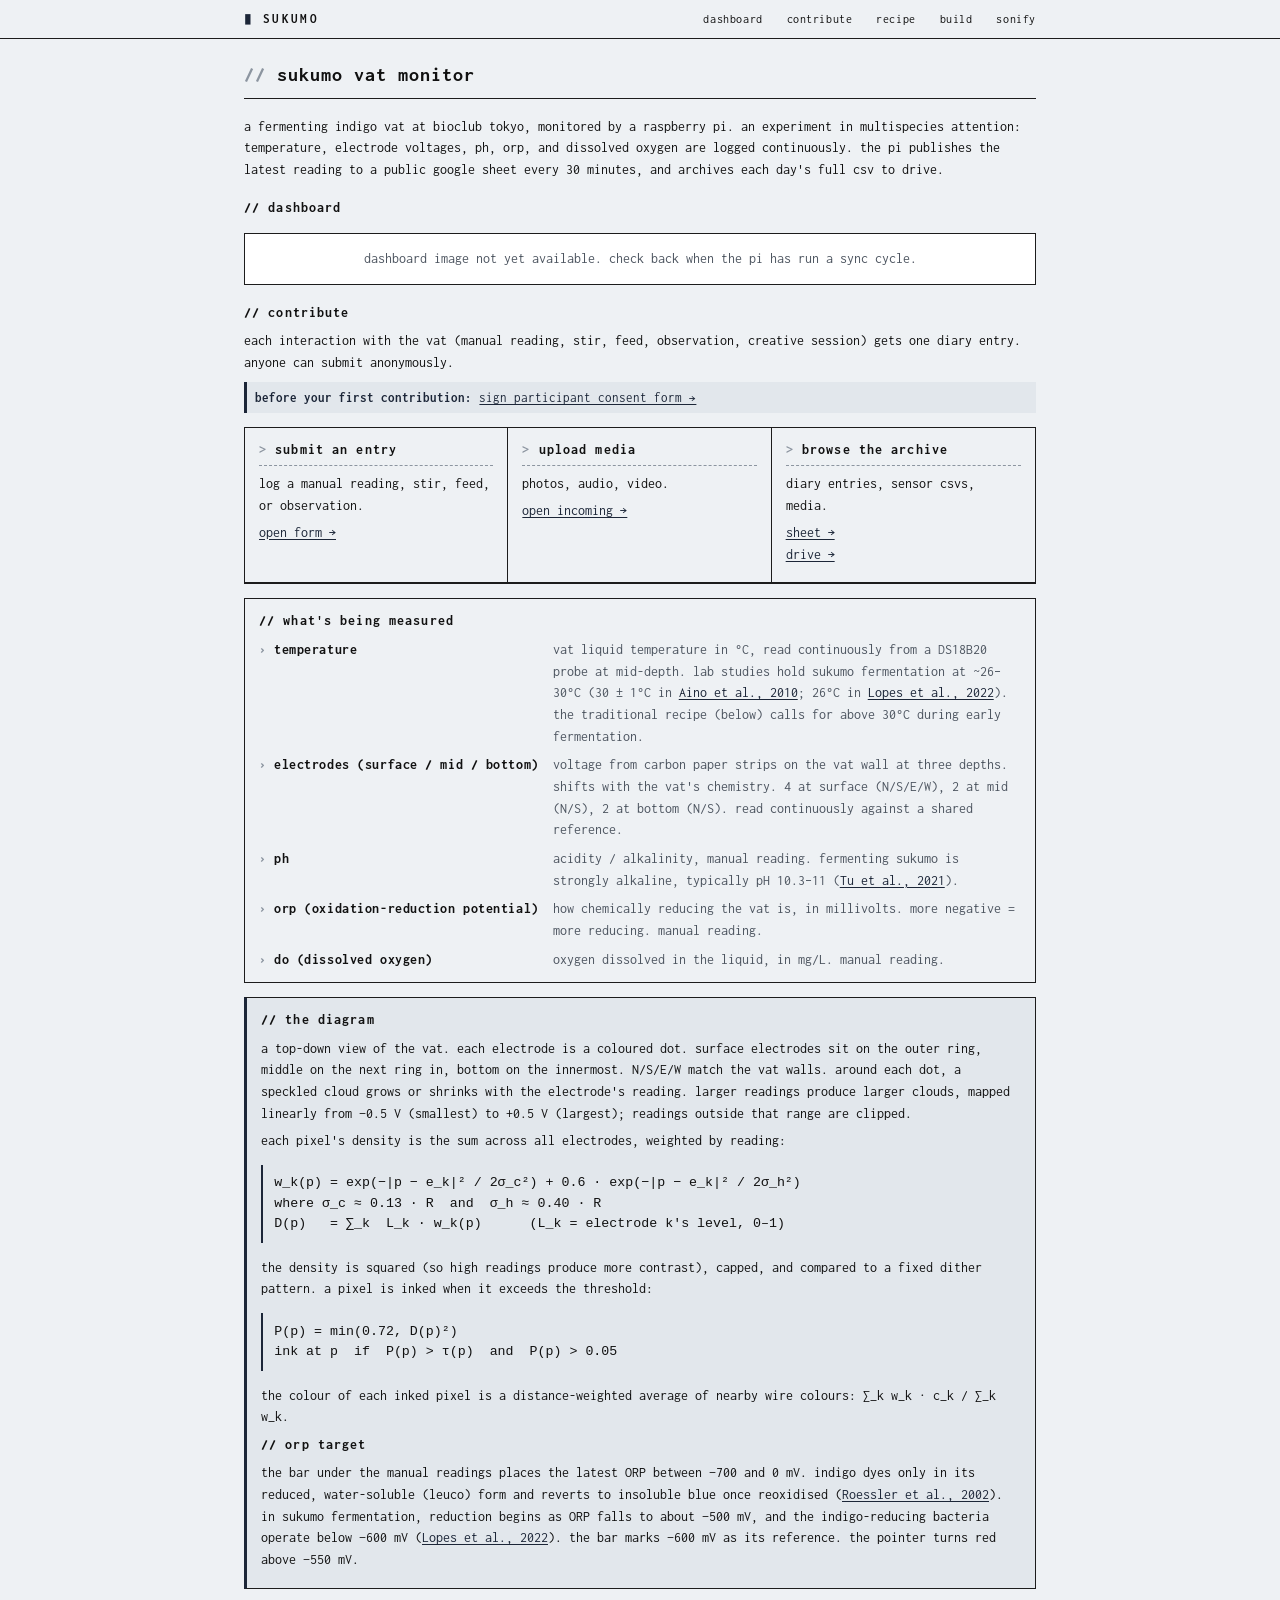
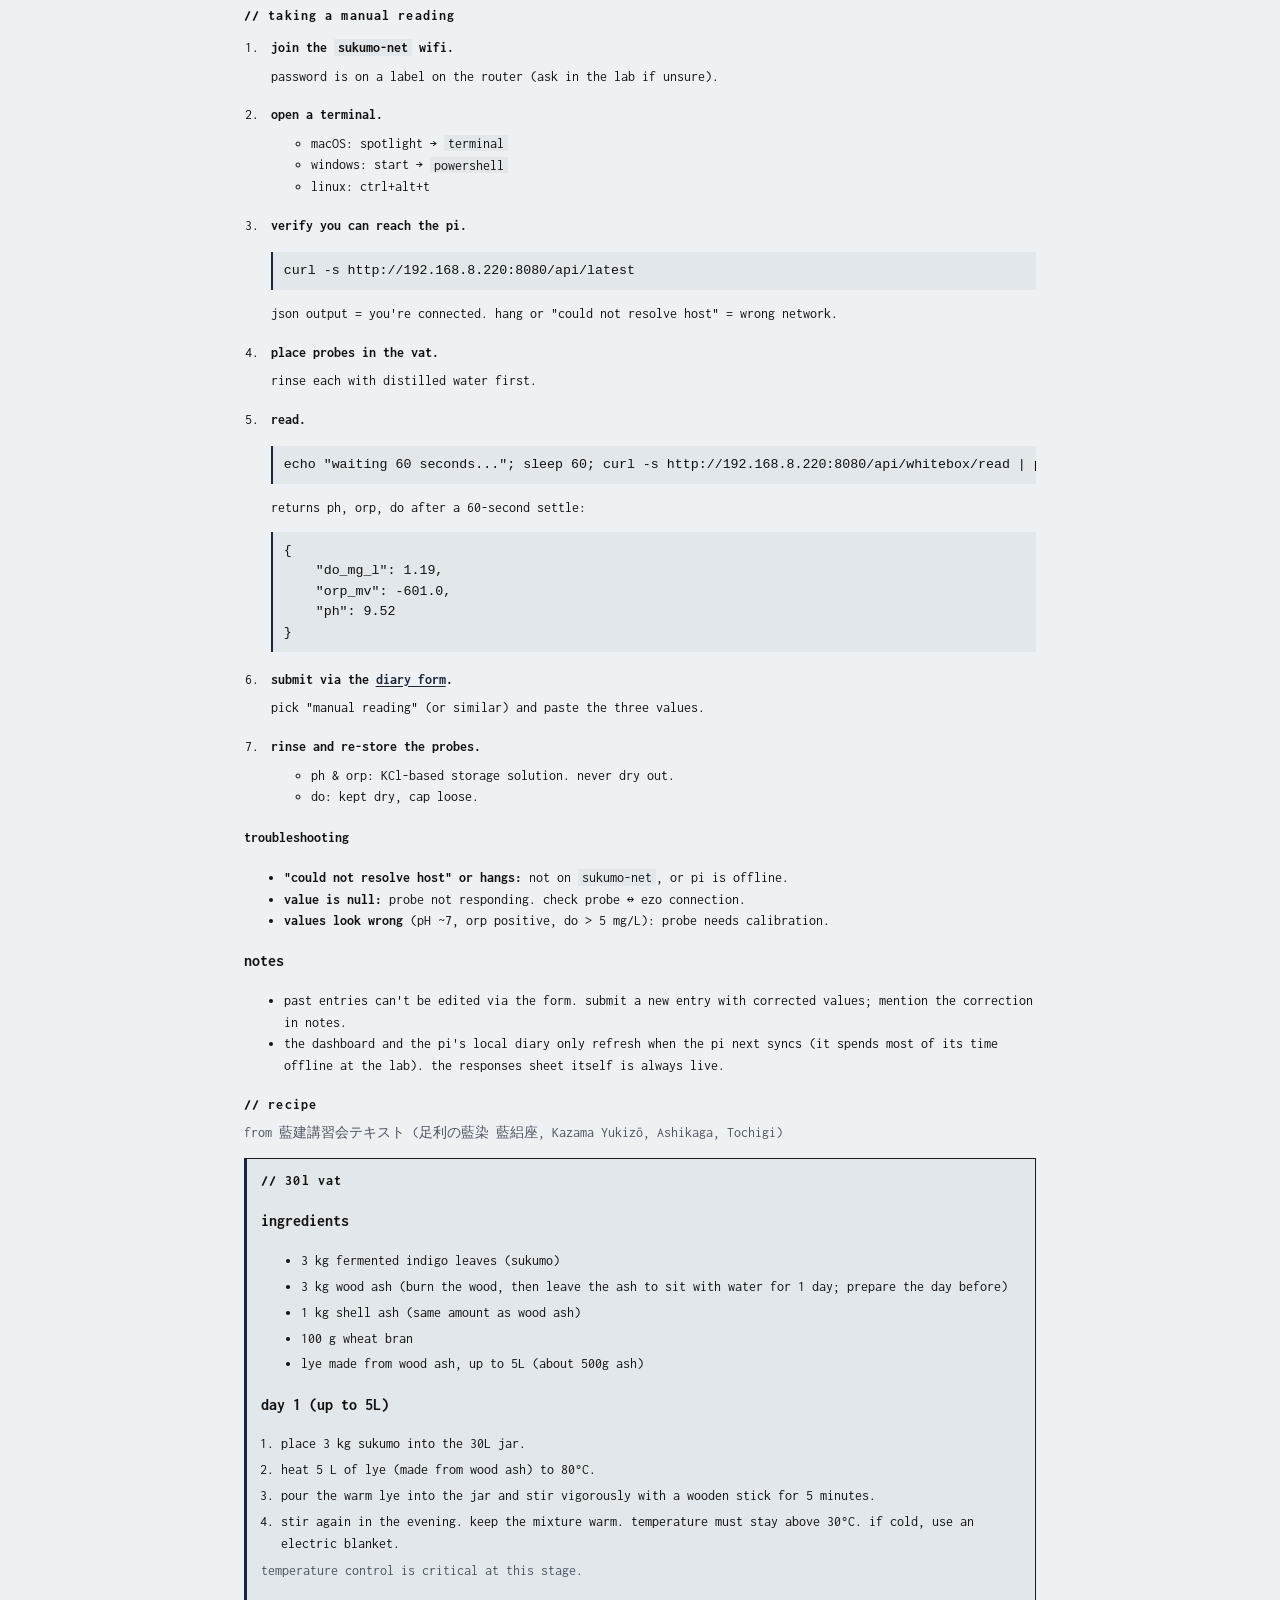
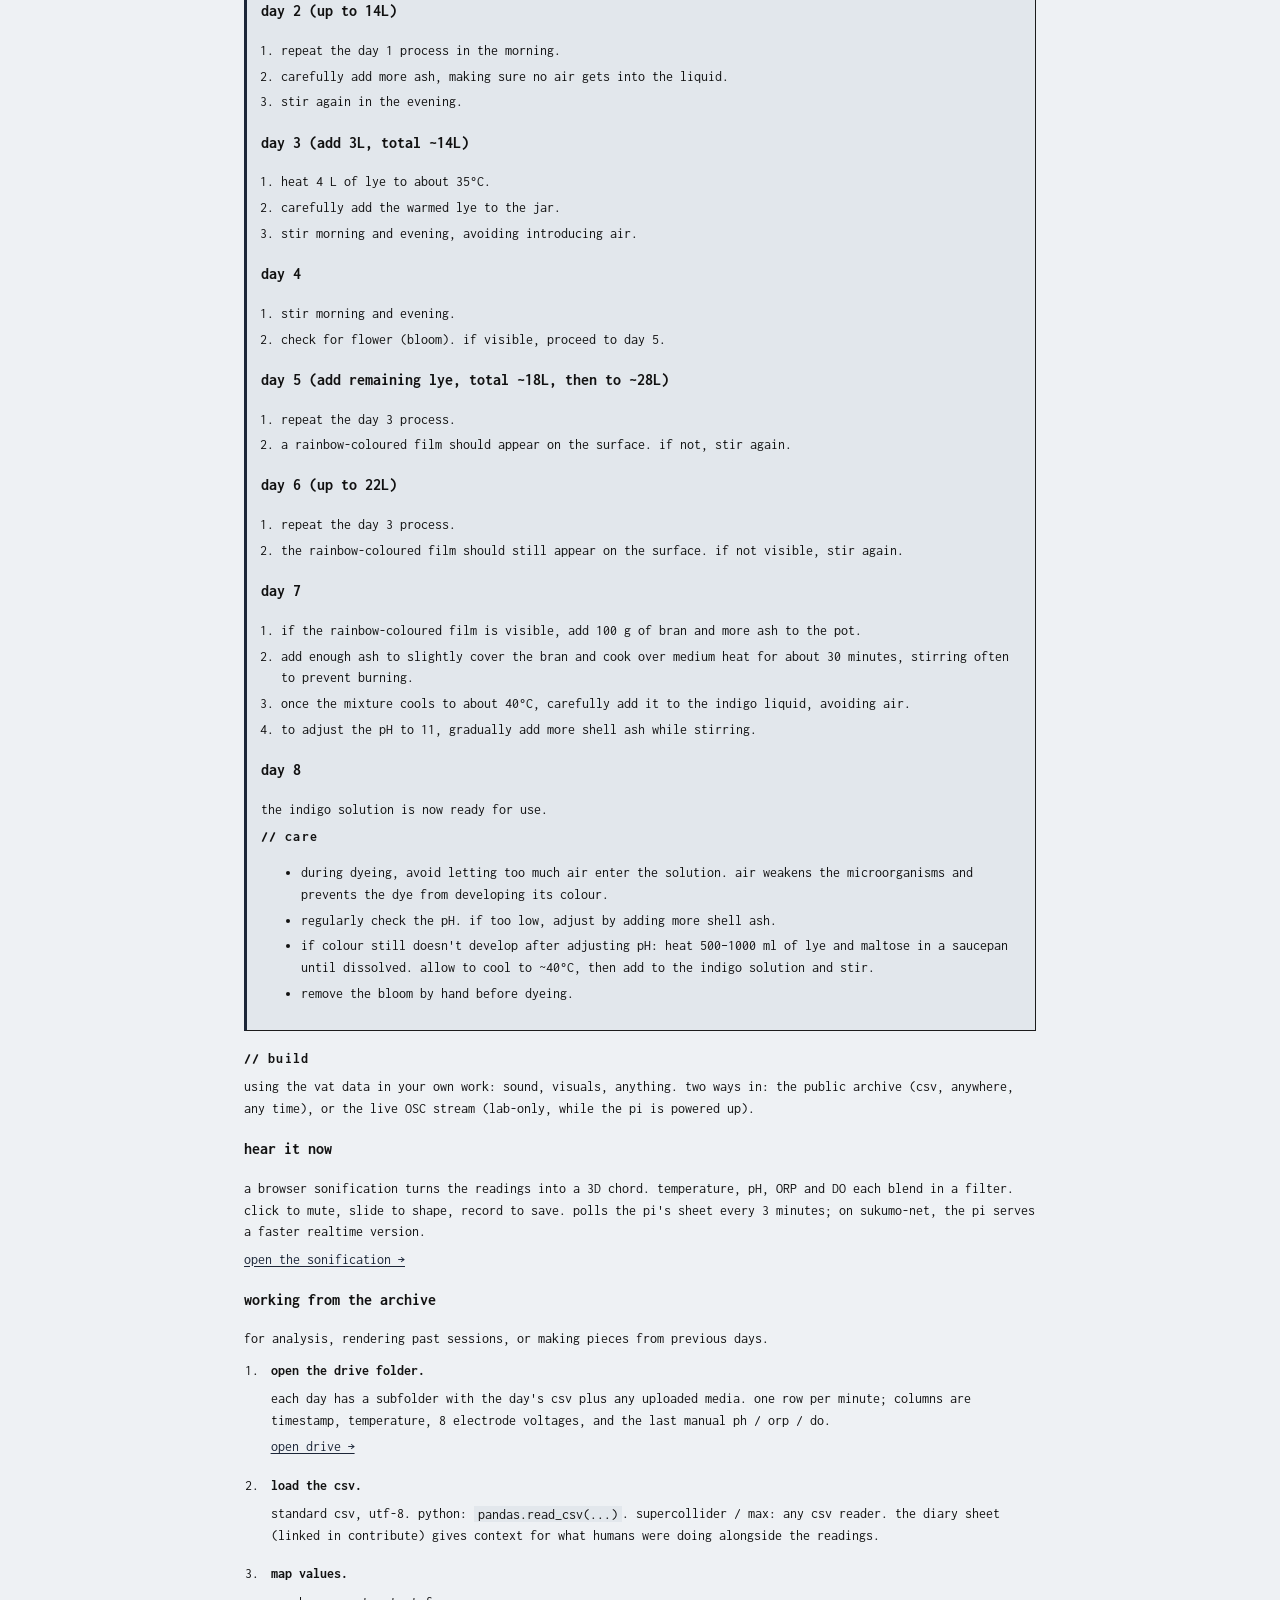
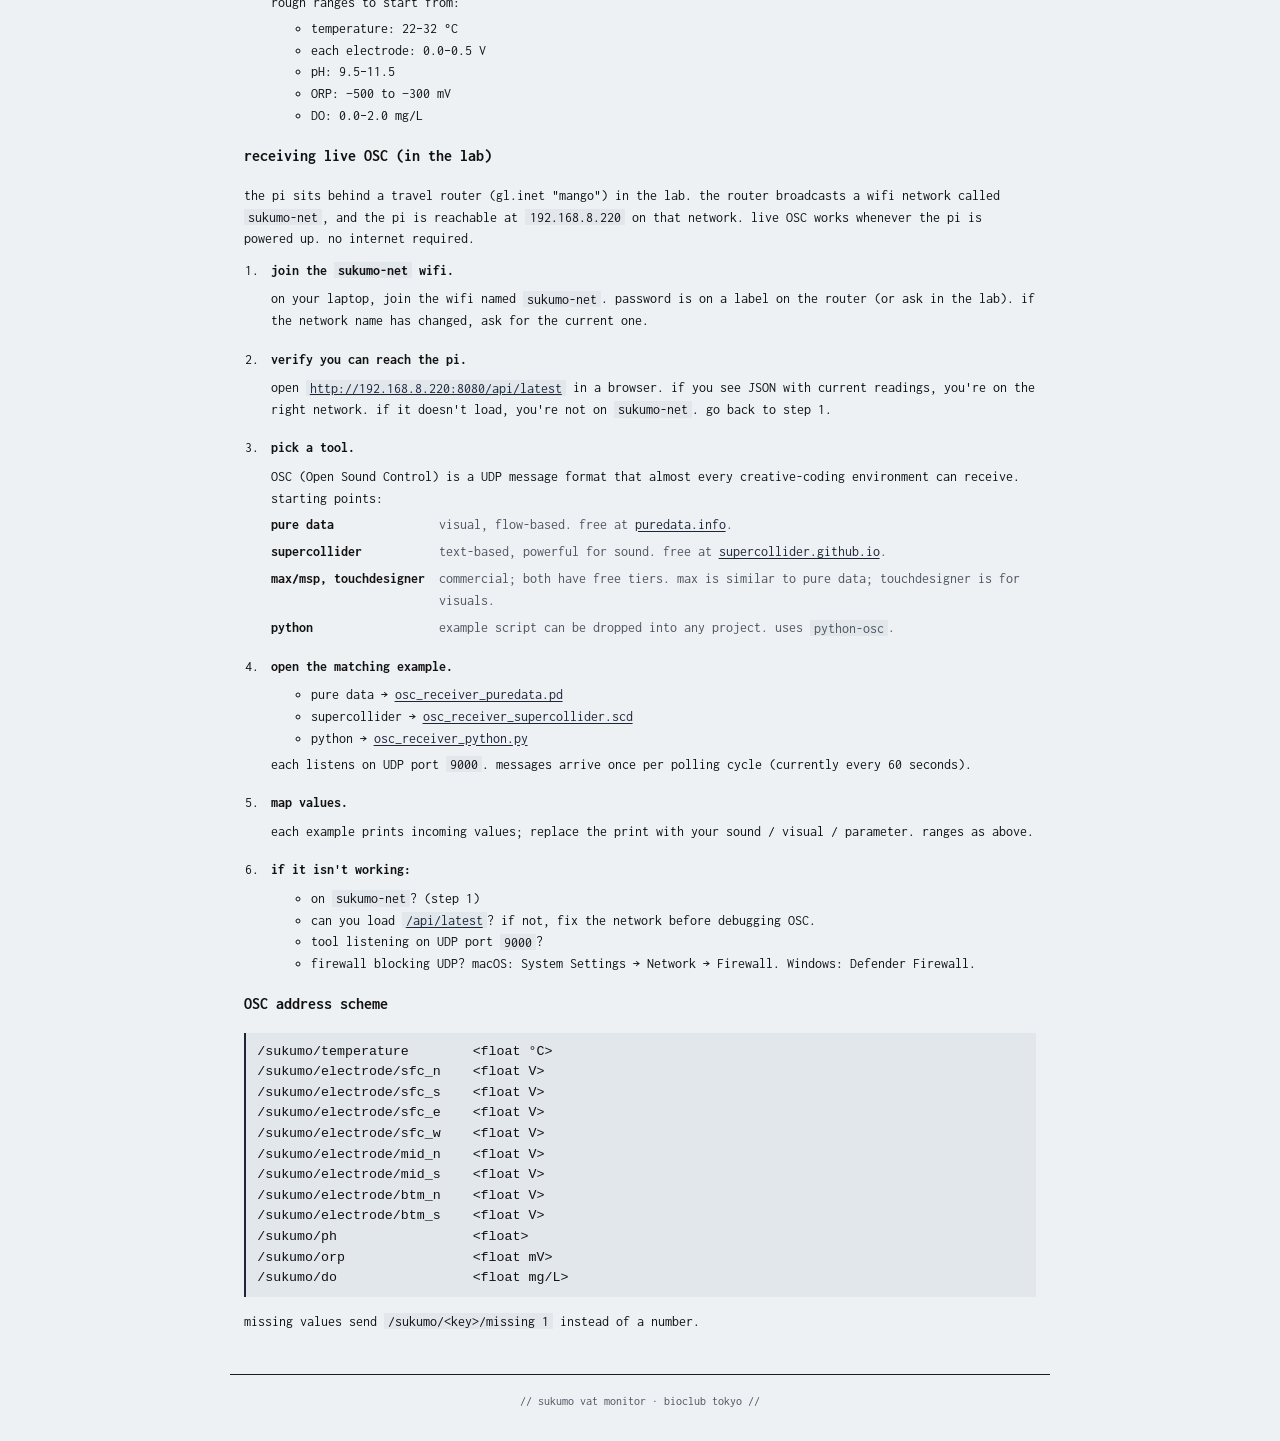
==== commit a853ded9: "Collapse archive to one row + surface contribute above the fold - Archive day-picker shows live + ar" ====
--- a/index.html
+++ b/index.html
@@ -20,6 +20,8 @@
     .dash-vals { display: grid; grid-template-columns: max-content 1fr; column-gap: 1rem; row-gap: 0.32rem; margin: 0; font-size: 1rem; }
     .dash-vals dt { color: var(--ink-soft); }
     .dash-vals dd { margin: 0; font-variant-numeric: tabular-nums; }
+    /* "4d" / "3h" / "12m" staleness badge after manual ph / orp / do values */
+    .manual-age { color: var(--ink-soft); font-size: 0.75em; margin-left: 0.4em; font-variant-numeric: tabular-nums; }
     .orp-bar { position: relative; height: 6px; background: var(--paper-tint); border: 1px solid var(--rule); margin: 0.8rem 0 0.3rem; }
     .orp-bar .tick { position: absolute; top: -2px; bottom: -2px; width: 1px; background: var(--ink); }
     .orp-bar .ptr { position: absolute; top: -4px; width: 0; height: 0; border-left: 4px solid transparent; border-right: 4px solid transparent; border-bottom: 6px solid var(--indigo); margin-left: -4px; }
@@ -121,6 +123,22 @@
           if (s < 86400) return Math.floor(s / 3600) + ' h ago';
           return Math.floor(s / 86400) + ' d ago';
         }
+        // compact age badge ("4d" / "3h" / "12m" / "now") for the manual ph /
+        // orp / do values. they typically lag the auto-reading by hours-to-days
+        // since they require a human visit with the whitebox.
+        function manualAge(tsStr) {
+          if (!tsStr) return '';
+          var t = new Date(tsStr.replace(' ', 'T'));
+          if (isNaN(t.getTime())) return '';
+          var s = Math.floor((Date.now() - t.getTime()) / 1000);
+          if (s < 60) return 'now';
+          if (s < 3600) return Math.floor(s / 60) + 'm';
+          if (s < 86400) return Math.floor(s / 3600) + 'h';
+          return Math.floor(s / 86400) + 'd';
+        }
+        function withAge(valHTML, ageStr) {
+          return valHTML + (ageStr ? ' <small class="manual-age">' + ageStr + '</small>' : '');
+        }
         // refresh the "updated … · X min ago" line. only meaningful in live mode;
         // replay mode owns d-updated for its own status (day · HH:MM).
         function refreshUpdatedLine() {
@@ -144,9 +162,13 @@
           diagram.setReadings(reading.electrodes);
           set('d-temp', fmt(reading.temp, 1, ' &deg;C'));
           VatCloud.VOICES.forEach(function (v) { set('d-' + v.key, fmt(reading.electrodes[v.key], 3, 'V')); });
-          set('d-ph', fmt(reading.ph, 2, ''));
-          set('d-orp', fmt(reading.orp, 0, ' mV'));
-          set('d-do', fmt(reading.do, 2, ' mg/L'));
+          // append a staleness badge ("4d" / "3h" / "12m") next to each manual
+          // value when the sheet includes a manual_timestamp column. silently
+          // omitted if the column is absent (older sheet schema).
+          var age = manualAge(reading.manual_ts);
+          set('d-ph',  withAge(fmt(reading.ph,  2, ''),      age));
+          set('d-orp', withAge(fmt(reading.orp, 0, ' mV'),   age));
+          set('d-do',  withAge(fmt(reading.do,  2, ' mg/L'), age));
           orpBar(reading.orp);
         }
 
@@ -195,22 +217,40 @@
         }
 
         // the day-bar — "archive: live 1 2 …". always visible once the archive
-        // is loaded; clicking switches modes.
+        // is loaded; clicking switches modes. collapses to live + last RECENT_N
+        // days by default, with a "+N earlier" link that expands/collapses.
+        var RECENT_N = 14;
+        var dayBarExpanded = false;
         function renderDayBar() {
           var el = document.getElementById('dash-days');
           if (!el || !archive) return;
           el.style.display = 'block';
           var liveCls = currentDayI === -1 ? ' active' : '';
+          var total = archive.days.length;
+          // If the current replay target is in the collapsed-older section,
+          // auto-expand so the active link is visible.
+          if (currentDayI !== -1 && currentDayI < total - RECENT_N) {
+            dayBarExpanded = true;
+          }
+          var startIdx = (dayBarExpanded || total <= RECENT_N) ? 0 : total - RECENT_N;
           var parts = ['<a href="#" data-i="live" class="day-link' + liveCls + '">live</a>',
                        '<span class="muted">archive:</span>'];
-          archive.days.forEach(function (d, i) {
+          if (!dayBarExpanded && startIdx > 0) {
+            parts.push('<a href="#" data-toggle="expand" class="day-link muted">+' + startIdx + ' earlier</a>');
+          }
+          for (var i = startIdx; i < total; i++) {
             var cls = (i === currentDayI ? ' active' : '');
-            parts.push('<a href="#" data-i="' + i + '" class="day-link' + cls + '">' + vatDay(d.date) + '</a>');
-          });
+            parts.push('<a href="#" data-i="' + i + '" class="day-link' + cls + '">' + vatDay(archive.days[i].date) + '</a>');
+          }
+          if (dayBarExpanded && total > RECENT_N) {
+            parts.push('<a href="#" data-toggle="collapse" class="day-link muted">&larr; fewer</a>');
+          }
           el.innerHTML = parts.join(' ');
           Array.prototype.forEach.call(el.querySelectorAll('.day-link'), function (a) {
             a.addEventListener('click', function (e) {
               e.preventDefault();
+              var toggle = a.getAttribute('data-toggle');
+              if (toggle) { dayBarExpanded = (toggle === 'expand'); renderDayBar(); return; }
               var v = a.getAttribute('data-i');
               if (v === 'live') goLive(); else replayDay(+v);
             });
@@ -220,7 +260,7 @@
         // boot: load archive (for the day picker), then pick the initial mode
         var configured = SHEET_ID.indexOf('REPLACE_WITH') !== 0;
         var demoOverride = /[?&]demo\b/.test(location.search);
-        fetch('sample-readings.json', { cache: 'no-store' })
+        fetch('sample-readings.json?t=' + Date.now(), { cache: 'no-store' })
           .then(function (r) { return r.ok ? r.json() : null; })
           .then(function (data) {
             if (data && data.days && data.days.length) {
@@ -237,44 +277,9 @@
       })();
     </script>
 
-    <section class="readings-key">
-      <h2>// what's being measured</h2>
-      <dl>
-        <dt>temperature</dt>
-        <dd>vat liquid temperature in &deg;C, read continuously from a DS18B20 probe at mid-depth. lab studies hold sukumo fermentation at ~26&ndash;30&deg;C (30 &plusmn; 1&deg;C in <a href="https://doi.org/10.1111/j.1574-6941.2010.00946.x" target="_blank">Aino et al., 2010</a>; 26&deg;C in <a href="https://pmc.ncbi.nlm.nih.gov/articles/PMC9395713/" target="_blank">Lopes et al., 2022</a>). the traditional recipe (below) calls for above 30&deg;C during early fermentation.</dd>
-
-        <dt>electrodes (surface / mid / bottom)</dt>
-        <dd>voltage from carbon paper strips on the vat wall at three depths. shifts with the vat's chemistry. 4 at surface (N/S/E/W), 2 at mid (N/S), 2 at bottom (N/S). read continuously against a shared reference.</dd>
-
-        <dt>pH</dt>
-        <dd>acidity / alkalinity, manual reading. fermenting sukumo is strongly alkaline, typically pH 10.3&ndash;11 (<a href="https://pmc.ncbi.nlm.nih.gov/articles/PMC8342947/" target="_blank">Tu et al., 2021</a>).</dd>
-
-        <dt>ORP (oxidation-reduction potential)</dt>
-        <dd>how chemically reducing the vat is, in millivolts. more negative = more reducing. manual reading.</dd>
-
-        <dt>DO (dissolved oxygen)</dt>
-        <dd>oxygen dissolved in the liquid, in mg/L. manual reading.</dd>
-      </dl>
-    </section>
-
-    <section class="explainer">
-      <h2>// the diagram</h2>
-      <p>a top-down view of the vat. each electrode is a coloured dot. surface electrodes sit on the outer ring, middle on the next ring in, bottom on the innermost. N/S/E/W match the vat walls. around each dot, a speckled cloud grows or shrinks with the electrode's reading. larger readings produce larger clouds, mapped linearly from &minus;0.5 V (smallest) to +0.5 V (largest); readings outside that range are clipped.</p>
-      <p>each pixel's density is the sum across all electrodes, weighted by reading:</p>
-      <pre>w_k(p) = exp(&minus;|p &minus; e_k|&sup2; / 2&sigma;_c&sup2;) + 0.6 &middot; exp(&minus;|p &minus; e_k|&sup2; / 2&sigma;_h&sup2;)
-where &sigma;_c &asymp; 0.13 &middot; R  and  &sigma;_h &asymp; 0.40 &middot; R
-D(p)   = &sum;_k  L_k &middot; w_k(p)      (L_k = electrode k's level, 0&ndash;1)</pre>
-      <p>the density is squared (so high readings produce more contrast), capped, and compared to a fixed dither pattern. a pixel is inked when it exceeds the threshold:</p>
-      <pre>P(p) = min(0.72, D(p)&sup2;)
-ink at p  if  P(p) &gt; &tau;(p)  and  P(p) &gt; 0.05</pre>
-      <p>the colour of each inked pixel is a distance-weighted average of nearby wire colours: &sum;_k w_k &middot; c_k / &sum;_k w_k.</p>
-
-      <h2>// orp target</h2>
-      <p>the bar under the manual readings places the latest ORP between &minus;700 and 0 mV. indigo dyes only in its reduced, water-soluble (leuco) form and reverts to insoluble blue once reoxidised (<a href="https://www.sciencedirect.com/science/article/abs/pii/S0013468602000282" target="_blank">Roessler et al., 2002</a>). in sukumo fermentation, reduction begins as ORP falls to about &minus;500 mV, and the indigo-reducing bacteria operate below &minus;600 mV (<a href="https://pmc.ncbi.nlm.nih.gov/articles/PMC9395713/" target="_blank">Lopes et al., 2022</a>). the bar marks &minus;600 mV as its reference. the pointer turns red above &minus;550 mV.</p>
-    </section>
-
-    <!-- ============================================================ -->
-    <!-- CONTRIBUTE (form / sheet / drive)                             -->
+    <!-- ============================================================ -->
+    <!-- CONTRIBUTE (form / sheet / drive) — surfaced right after      -->
+    <!-- the dashboard so the first scroll lands on a call to action.  -->
     <!-- ============================================================ -->
     <h2 id="contribute">// contribute</h2>
     <p>each interaction with the vat (manual reading, stir, feed, observation, creative session) gets one diary entry. anyone can submit anonymously.</p>
@@ -299,7 +304,47 @@
       </div>
     </div>
 
-    <h3>taking a manual reading with the whitebox</h3>
+    <section class="readings-key">
+      <h2>// what's being measured</h2>
+      <dl>
+        <dt>temperature</dt>
+        <dd>vat liquid temperature in &deg;C, read continuously from a DS18B20 probe at mid-depth. lab studies hold sukumo fermentation at ~26&ndash;30&deg;C (30 &plusmn; 1&deg;C in <a href="https://doi.org/10.1111/j.1574-6941.2010.00946.x" target="_blank">Aino et al., 2010</a>; 26&deg;C in <a href="https://pmc.ncbi.nlm.nih.gov/articles/PMC9395713/" target="_blank">Lopes et al., 2022</a>). the traditional recipe (below) calls for above 30&deg;C during early fermentation.</dd>
+
+        <dt>electrodes (surface / mid / bottom)</dt>
+        <dd>voltage from carbon paper strips on the vat wall at three depths. shifts with the vat's chemistry. 4 at surface (N/S/E/W), 2 at mid (N/S), 2 at bottom (N/S). read continuously against a shared reference.</dd>
+
+        <dt>pH</dt>
+        <dd>acidity / alkalinity, manual reading. fermenting sukumo is strongly alkaline, typically pH 10.3&ndash;11 (<a href="https://pmc.ncbi.nlm.nih.gov/articles/PMC8342947/" target="_blank">Tu et al., 2021</a>).</dd>
+
+        <dt>ORP (oxidation-reduction potential)</dt>
+        <dd>how chemically reducing the vat is, in millivolts. more negative = more reducing. manual reading.</dd>
+
+        <dt>DO (dissolved oxygen)</dt>
+        <dd>oxygen dissolved in the liquid, in mg/L. manual reading.</dd>
+      </dl>
+    </section>
+
+    <section class="explainer">
+      <h2>// the diagram</h2>
+      <p>a top-down view of the vat. each electrode is a coloured dot. surface electrodes sit on the outer ring, middle on the next ring in, bottom on the innermost. N/S/E/W match the vat walls. around each dot, a speckled cloud grows or shrinks with the electrode's reading. larger readings produce larger clouds, mapped linearly from &minus;0.5 V (smallest) to +0.5 V (largest); readings outside that range are clipped.</p>
+      <p>each pixel's density is the sum across all electrodes, weighted by reading:</p>
+      <pre>w_k(p) = exp(&minus;|p &minus; e_k|&sup2; / 2&sigma;_c&sup2;) + 0.6 &middot; exp(&minus;|p &minus; e_k|&sup2; / 2&sigma;_h&sup2;)
+where &sigma;_c &asymp; 0.13 &middot; R  and  &sigma;_h &asymp; 0.40 &middot; R
+D(p)   = &sum;_k  L_k &middot; w_k(p)      (L_k = electrode k's level, 0&ndash;1)</pre>
+      <p>the density is squared (so high readings produce more contrast), capped, and compared to a fixed dither pattern. a pixel is inked when it exceeds the threshold:</p>
+      <pre>P(p) = min(0.72, D(p)&sup2;)
+ink at p  if  P(p) &gt; &tau;(p)  and  P(p) &gt; 0.05</pre>
+      <p>the colour of each inked pixel is a distance-weighted average of nearby wire colours: &sum;_k w_k &middot; c_k / &sum;_k w_k.</p>
+
+      <h2>// orp target</h2>
+      <p>the bar under the manual readings places the latest ORP between &minus;700 and 0 mV. indigo dyes only in its reduced, water-soluble (leuco) form and reverts to insoluble blue once reoxidised (<a href="https://www.sciencedirect.com/science/article/abs/pii/S0013468602000282" target="_blank">Roessler et al., 2002</a>). in sukumo fermentation, reduction begins as ORP falls to about &minus;500 mV, and the indigo-reducing bacteria operate below &minus;600 mV (<a href="https://pmc.ncbi.nlm.nih.gov/articles/PMC9395713/" target="_blank">Lopes et al., 2022</a>). the bar marks &minus;600 mV as its reference. the pointer turns red above &minus;550 mV.</p>
+    </section>
+
+    <!-- ============================================================ -->
+    <!-- MANUAL READING TUTORIAL (lives below the recipe / build       -->
+    <!-- sections as a reference; the contribute cards live near top)  -->
+    <!-- ============================================================ -->
+    <h2 id="manual-reading">// taking a manual reading</h2>
 
     <ol class="tutorial">
       <li>
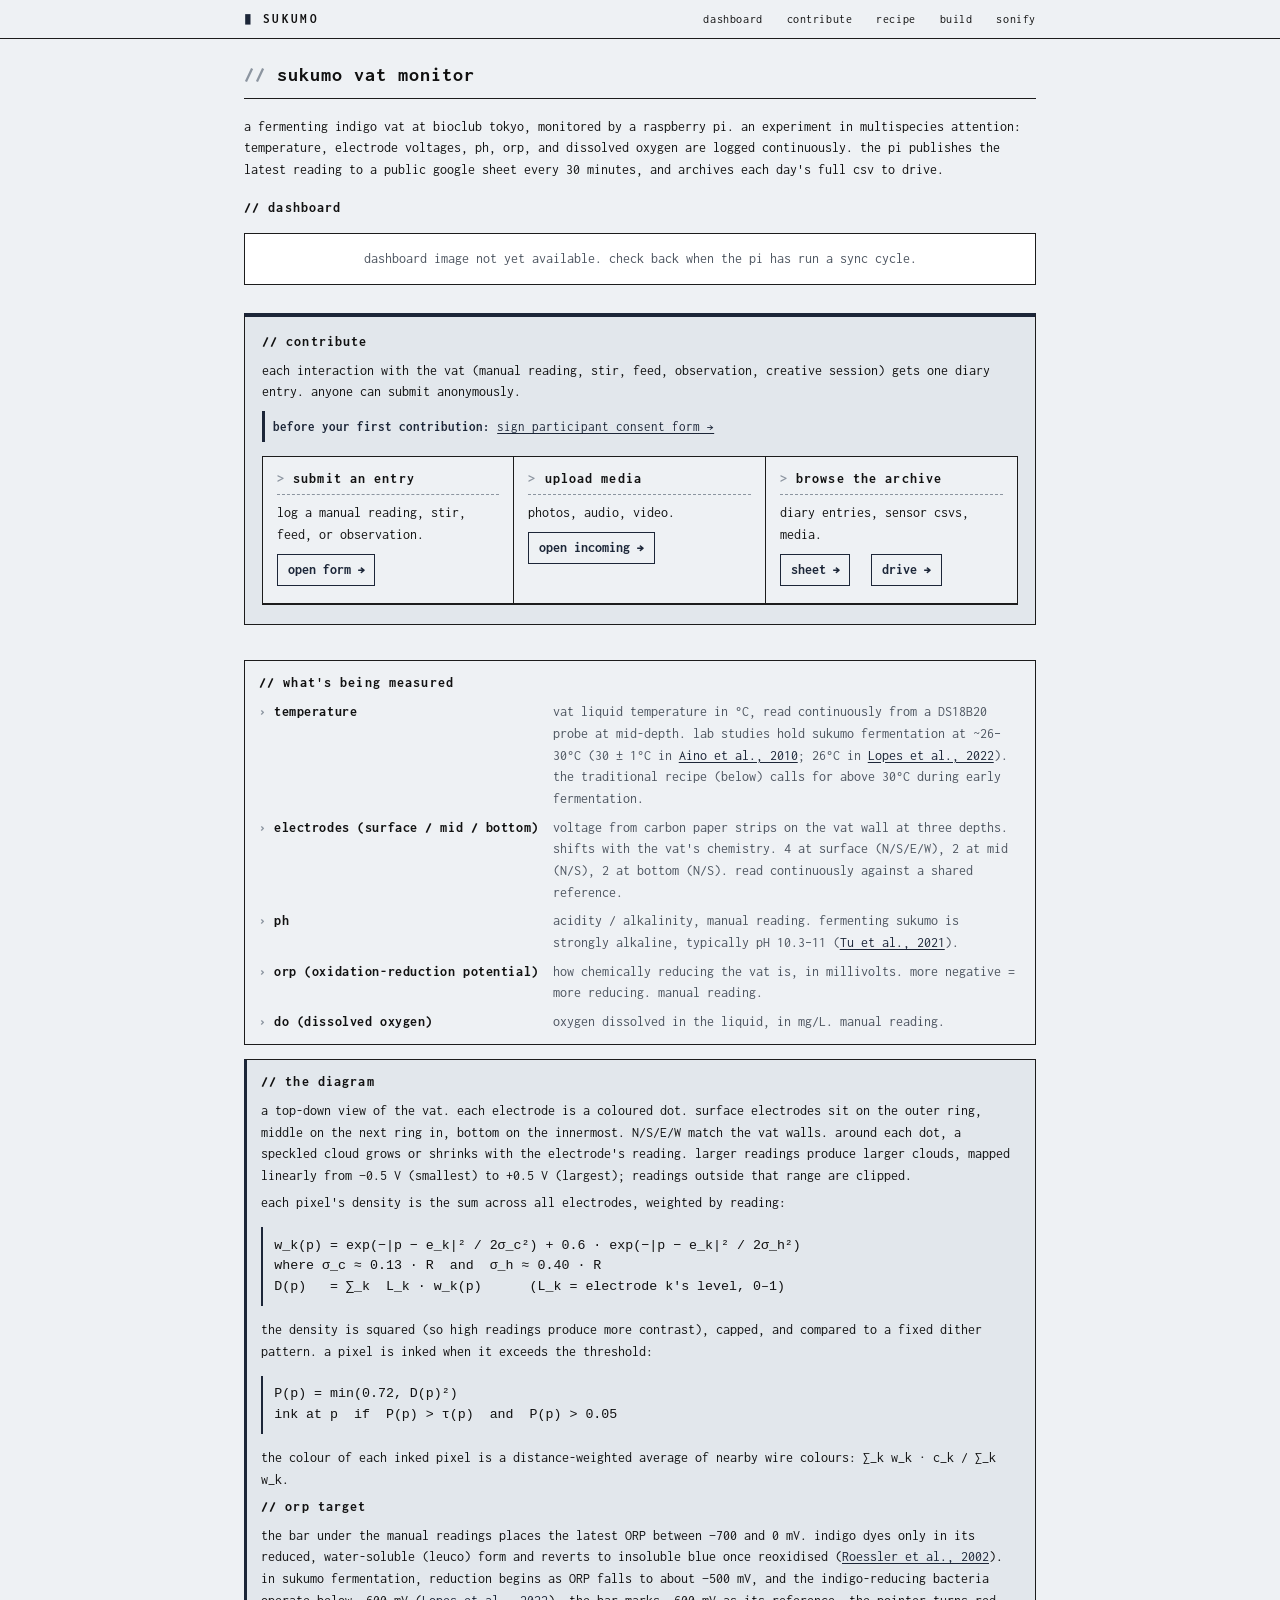
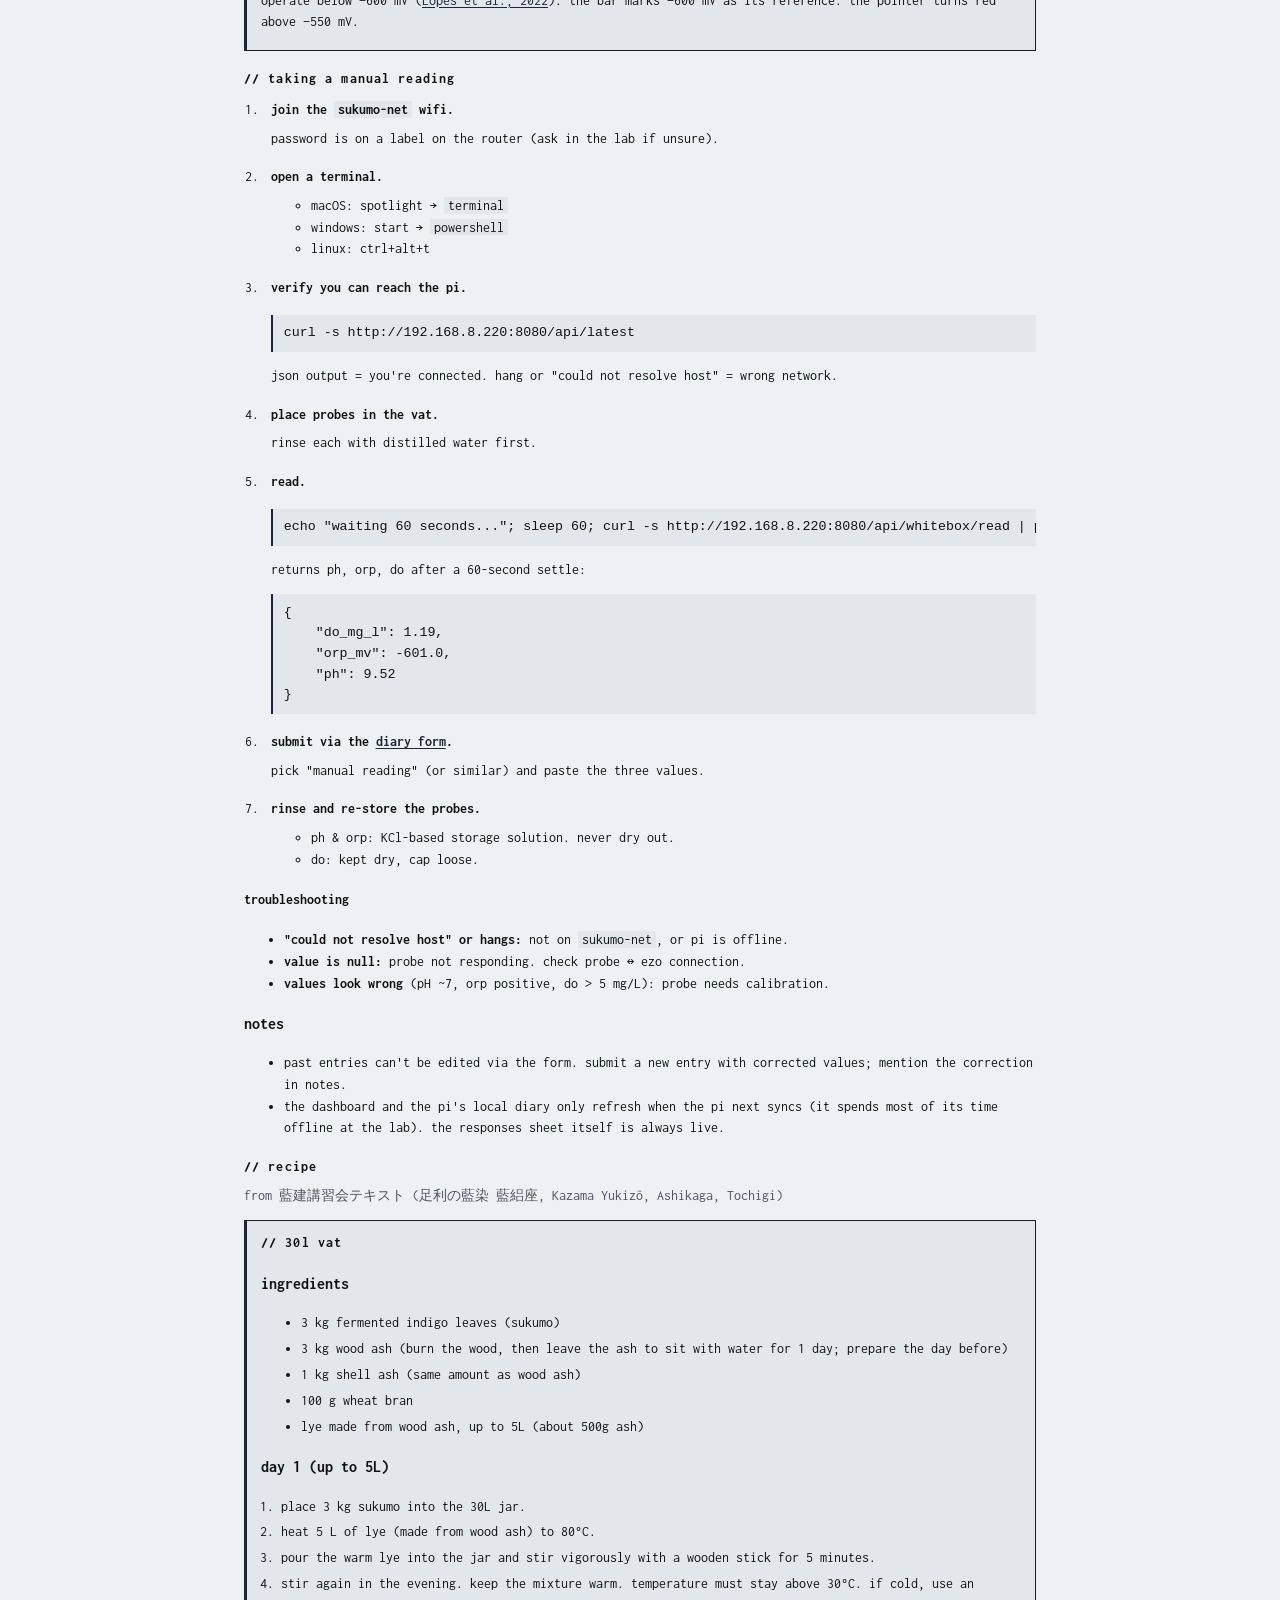
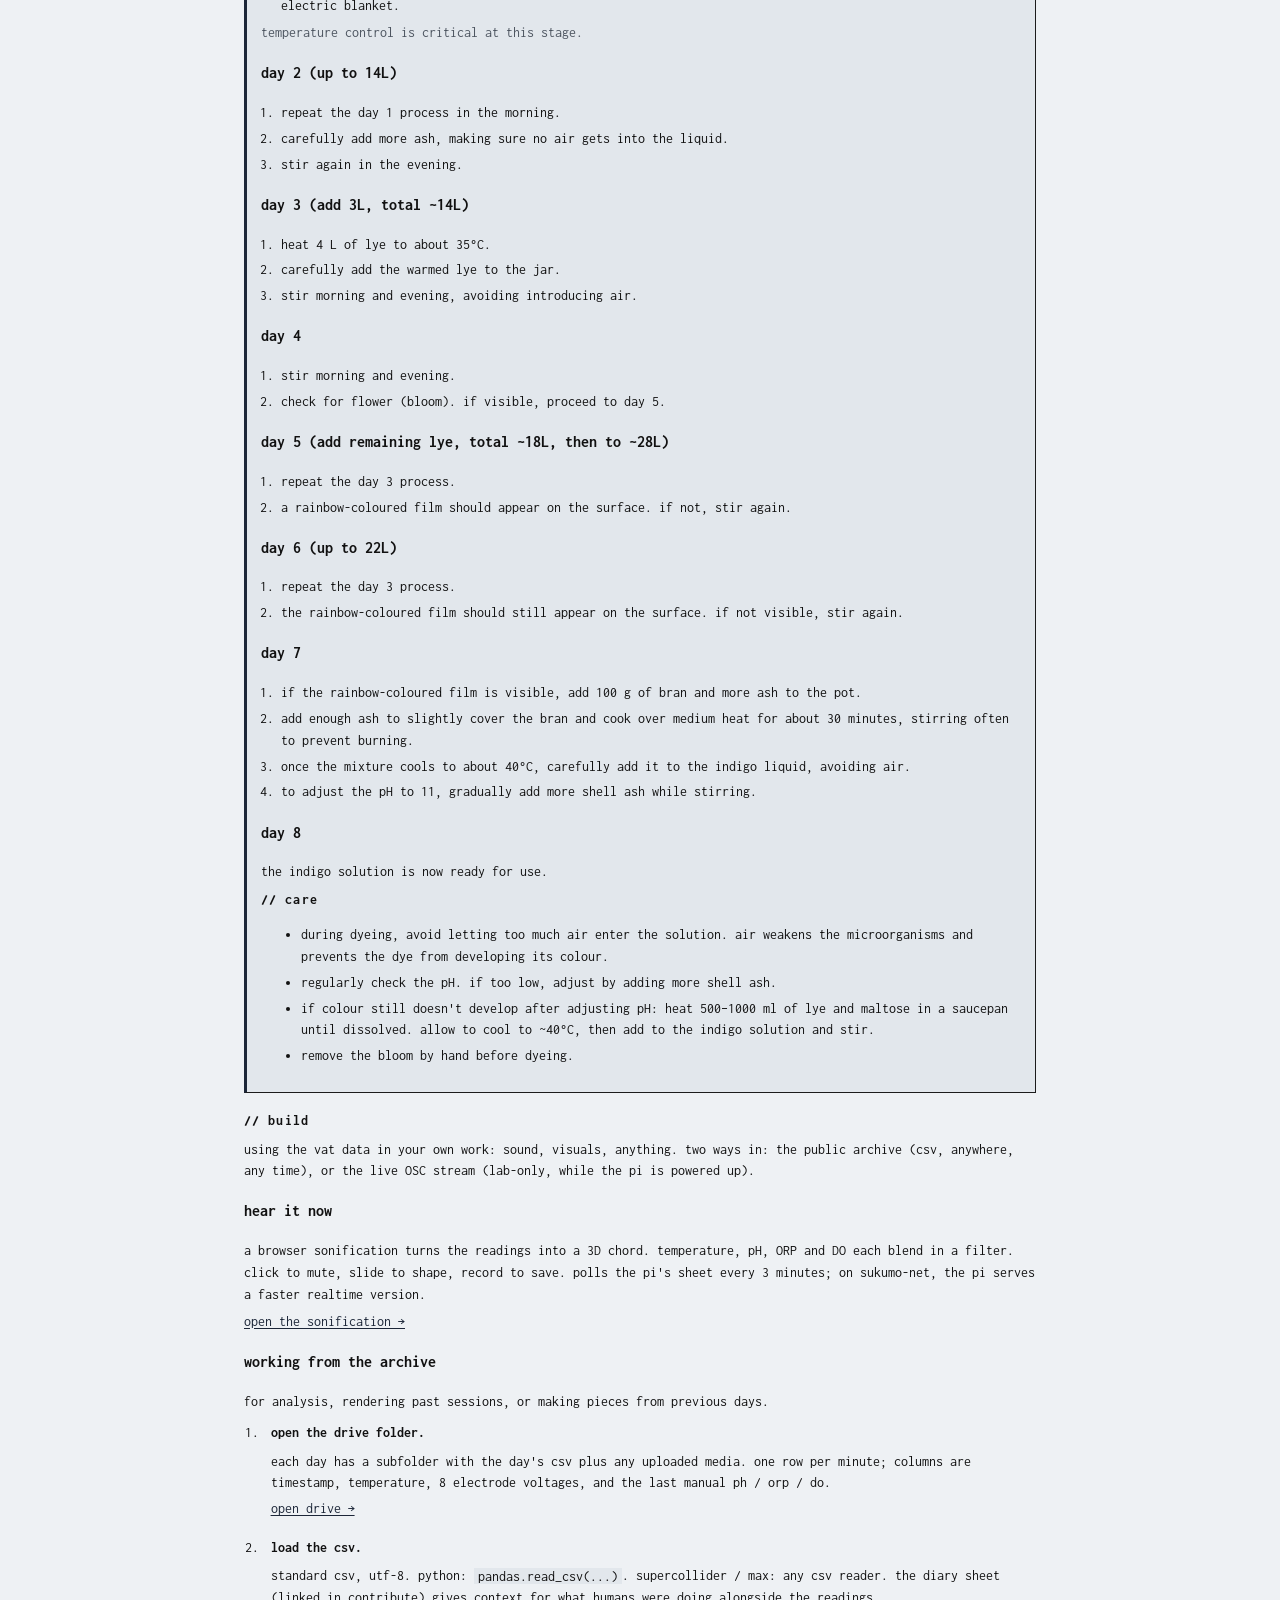
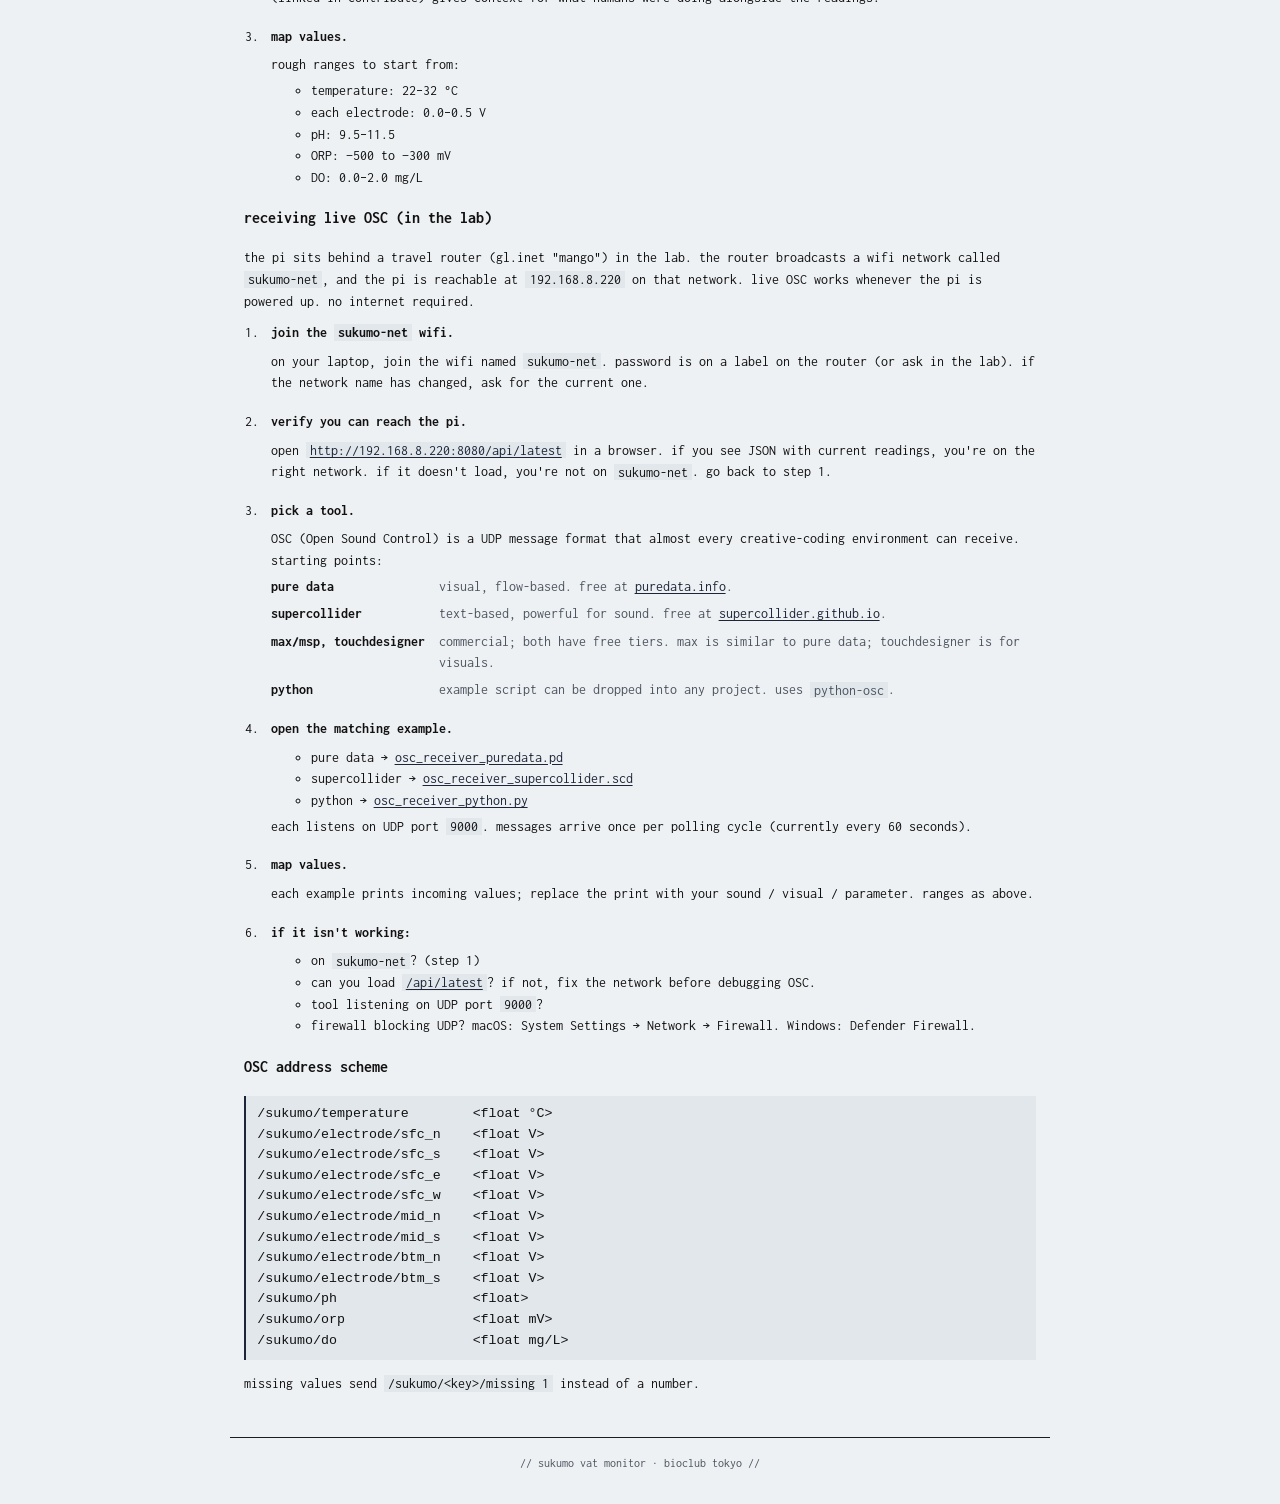
==== commit 0ec3f3ba: "Make contribute band stand out: tinted bg, indigo top rule, button CTAs - Wrap the contribute block " ====
--- a/index.html
+++ b/index.html
@@ -280,29 +280,32 @@
     <!-- ============================================================ -->
     <!-- CONTRIBUTE (form / sheet / drive) — surfaced right after      -->
     <!-- the dashboard so the first scroll lands on a call to action.  -->
-    <!-- ============================================================ -->
-    <h2 id="contribute">// contribute</h2>
-    <p>each interaction with the vat (manual reading, stir, feed, observation, creative session) gets one diary entry. anyone can submit anonymously.</p>
-
-    <p class="prereq"><strong>before your first contribution:</strong> <a href="https://form.jotform.com/261258893162060" target="_blank">sign participant consent form &rarr;</a></p>
-
-    <div class="grid">
-      <div class="card">
-        <h2>submit an entry</h2>
-        <p>log a manual reading, stir, feed, or observation.</p>
-        <p><a href="https://forms.gle/jbC1ryDmDAvCvVJB6" target="_blank">open form &rarr;</a></p>
+    <!-- Rendered as a highlighted band to pull the eye.               -->
+    <!-- ============================================================ -->
+    <section class="contribute-band">
+      <h2 id="contribute">// contribute</h2>
+      <p>each interaction with the vat (manual reading, stir, feed, observation, creative session) gets one diary entry. anyone can submit anonymously.</p>
+
+      <p class="prereq"><strong>before your first contribution:</strong> <a href="https://form.jotform.com/261258893162060" target="_blank">sign participant consent form &rarr;</a></p>
+
+      <div class="grid">
+        <div class="card">
+          <h2>submit an entry</h2>
+          <p>log a manual reading, stir, feed, or observation.</p>
+          <p><a class="cta" href="https://forms.gle/jbC1ryDmDAvCvVJB6" target="_blank">open form &rarr;</a></p>
+        </div>
+        <div class="card">
+          <h2>upload media</h2>
+          <p>photos, audio, video.</p>
+          <p><a class="cta" href="https://drive.google.com/drive/folders/1rVcjffMahZgunWBBHu5vXFo3gJUlTd_s?usp=drive_link" target="_blank">open incoming &rarr;</a></p>
+        </div>
+        <div class="card">
+          <h2>browse the archive</h2>
+          <p>diary entries, sensor csvs, media.</p>
+          <p><a class="cta" href="https://docs.google.com/spreadsheets/d/1RbDKCh64kaGjnXB8O4llscnZQoxkXkf_e6kJx5h7rmk/edit?usp=sharing" target="_blank">sheet &rarr;</a> &nbsp; <a class="cta" href="https://drive.google.com/drive/folders/1y3jm0QCAe57wcfm8fttFUXLUr00CCP5D?usp=drive_link" target="_blank">drive &rarr;</a></p>
+        </div>
       </div>
-      <div class="card">
-        <h2>upload media</h2>
-        <p>photos, audio, video.</p>
-        <p><a href="https://drive.google.com/drive/folders/1rVcjffMahZgunWBBHu5vXFo3gJUlTd_s?usp=drive_link" target="_blank">open incoming &rarr;</a></p>
-      </div>
-      <div class="card">
-        <h2>browse the archive</h2>
-        <p>diary entries, sensor csvs, media.</p>
-        <p><a href="https://docs.google.com/spreadsheets/d/1RbDKCh64kaGjnXB8O4llscnZQoxkXkf_e6kJx5h7rmk/edit?usp=sharing" target="_blank">sheet &rarr;</a><br><a href="https://drive.google.com/drive/folders/1y3jm0QCAe57wcfm8fttFUXLUr00CCP5D?usp=drive_link" target="_blank">drive &rarr;</a></p>
-      </div>
-    </div>
+    </section>
 
     <section class="readings-key">
       <h2>// what's being measured</h2>
--- a/style.css
+++ b/style.css
@@ -296,6 +296,44 @@
 }
 
 .prereq strong { color: var(--indigo); }
+
+/* ----- contribute band (prominent CTA block above the fold) ----- */
+
+.contribute-band {
+  background: var(--paper-tint);
+  border: 1px solid var(--rule);
+  border-top: 4px solid var(--indigo);
+  padding: 1rem 1.2rem 0.4rem;
+  margin: 2rem 0 2.5rem;
+}
+
+.contribute-band > h2 {
+  margin-top: 0;
+}
+
+/* The cards inside the band get a solid paper background so they
+   contrast against the tinted band. */
+.contribute-band .card {
+  background: var(--paper);
+}
+
+/* CTA links inside the contribute band — small outlined "button" look
+   so the primary actions read as actions, not just text links. */
+.cta {
+  display: inline-block;
+  padding: 0.3rem 0.7rem;
+  border: 1px solid var(--indigo);
+  color: var(--indigo);
+  background: var(--paper);
+  text-decoration: none;
+  font-weight: bold;
+  margin-top: 0.2rem;
+}
+
+.cta:hover {
+  background: var(--indigo);
+  color: var(--paper);
+}
 
 /* ----- tables ----- */
 
